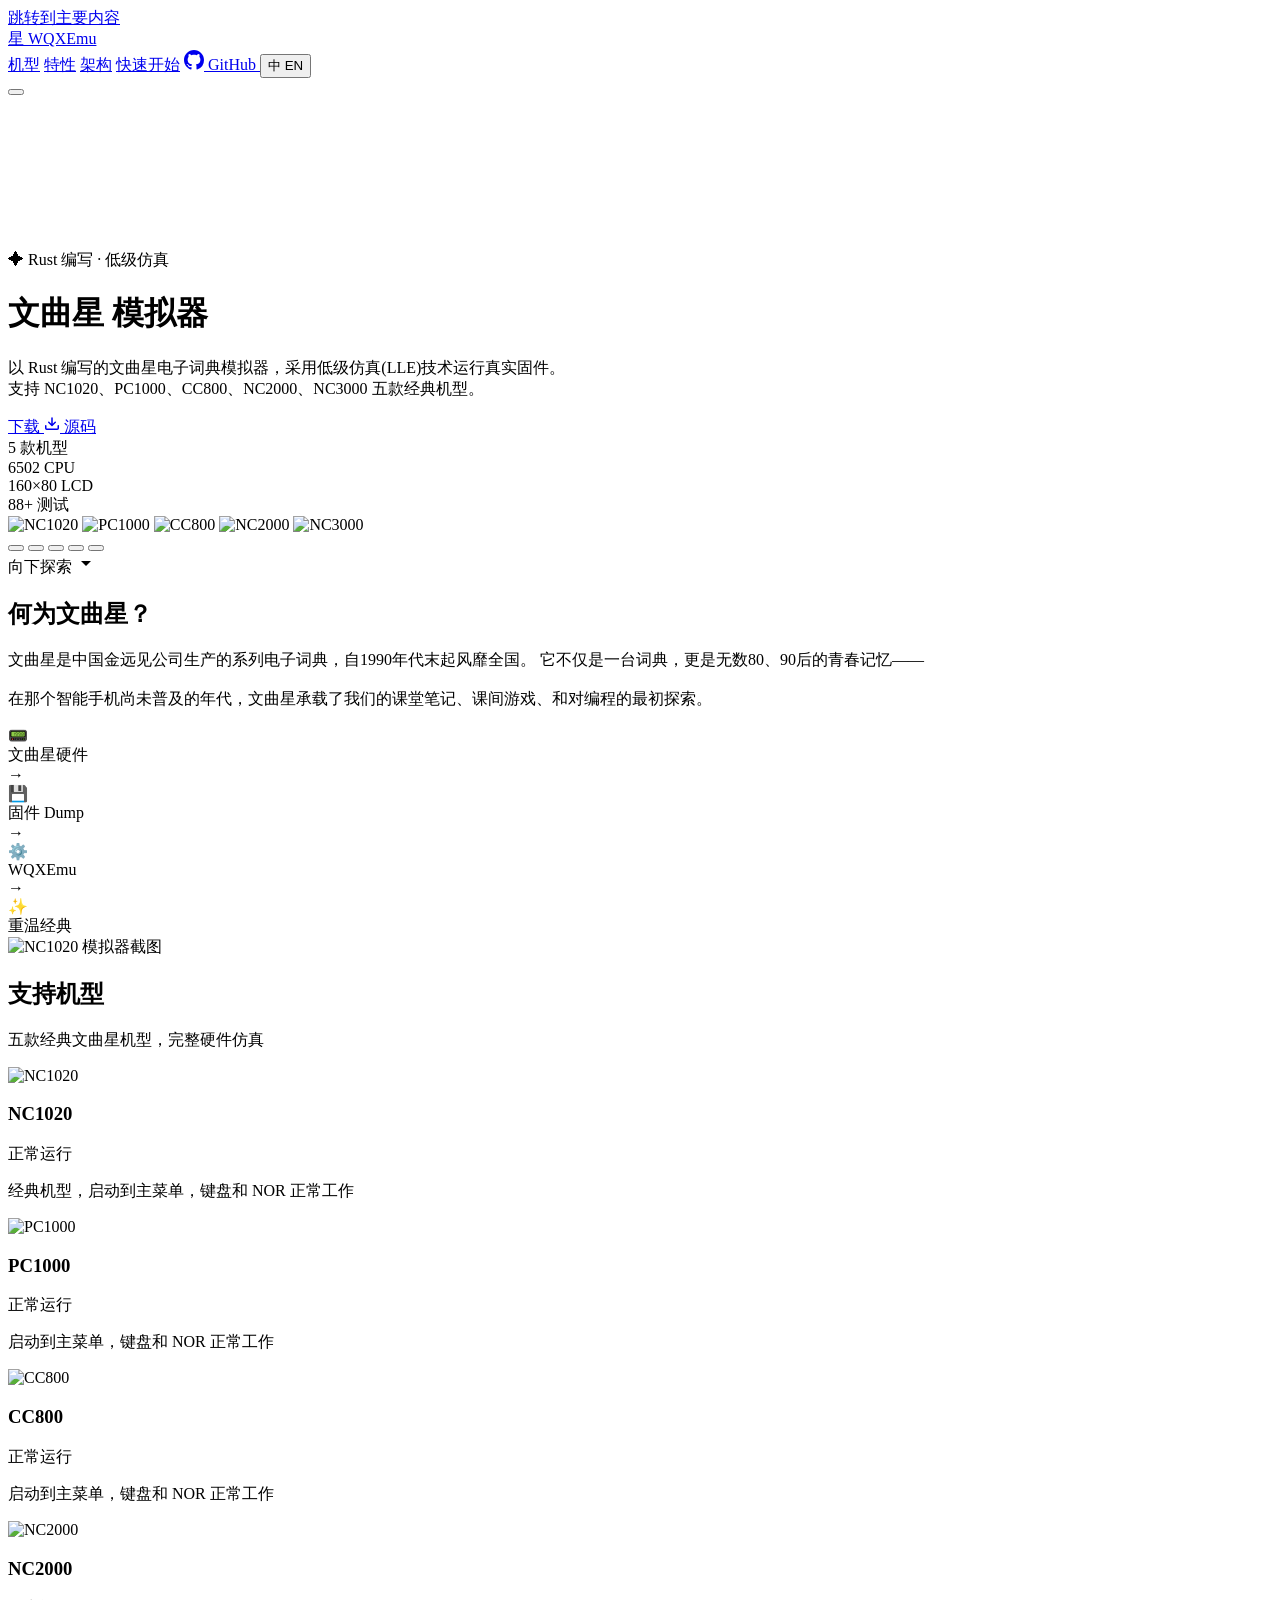
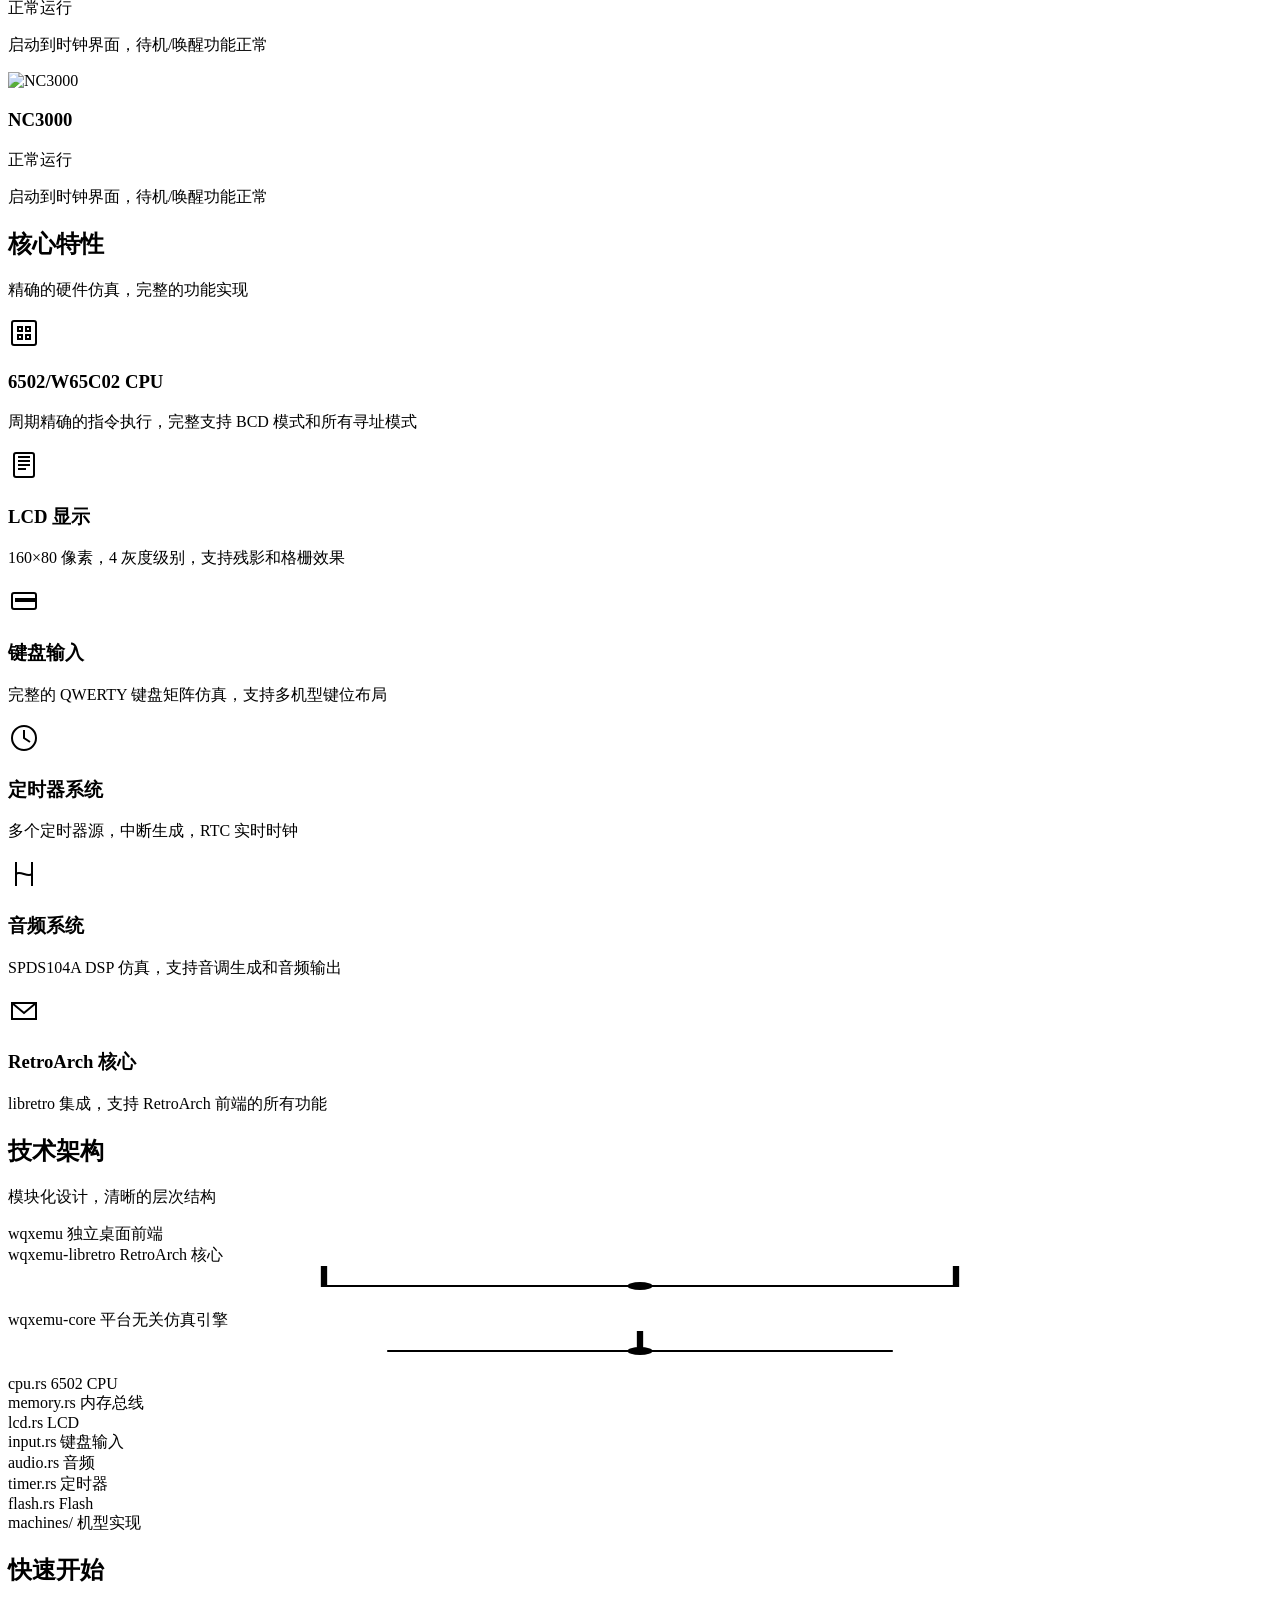
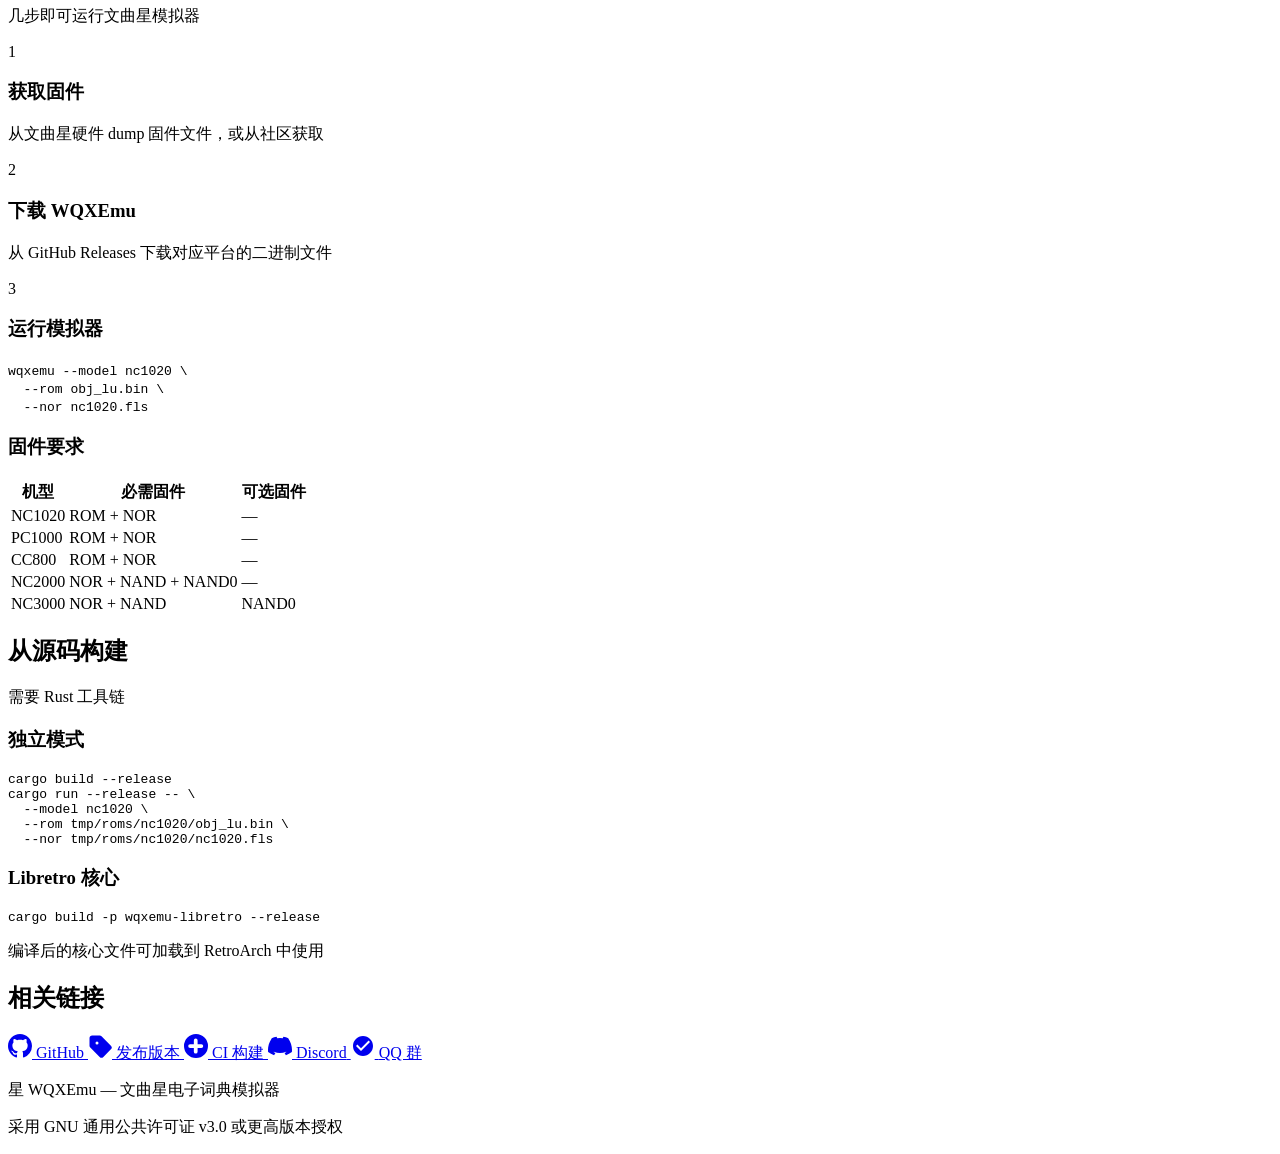
==== site/index.html @ 2f01da77 "Move roms/ directory to tmp/roms/ - Move ROM files from roms/ to tmp/roms/ to keep test resources   " ====
<!DOCTYPE html>
<html lang="zh-CN">
<head>
    <meta charset="UTF-8">
    <meta name="viewport" content="width=device-width, initial-scale=1.0">
    <title id="pageTitle">WQXEmu - 文曲星电子词典模拟器</title>
    <link rel="icon" href="data:image/svg+xml,<svg xmlns='http://www.w3.org/2000/svg' viewBox='0 0 100 100'><text y='.9em' font-size='90'>星</text></svg>">
    <link rel="stylesheet" href="css/style.css">
    <link rel="preconnect" href="https://fonts.googleapis.com">
    <link rel="preconnect" href="https://fonts.gstatic.com" crossorigin>
    <link href="https://fonts.googleapis.com/css2?family=Noto+Serif+SC:wght@400;600;700;900&family=Ma+Shan+Zheng&display=swap" rel="stylesheet">
</head>
<body>
    <!-- Skip to main content -->
    <a href="#main" class="skip-link" data-i18n="skipToContent">跳转到主要内容</a>

    <!-- Navigation -->
    <nav class="nav" id="nav">
        <div class="nav-inner">
            <a href="#" class="nav-logo">
                <span class="logo-char">星</span>
                <span class="logo-text">WQXEmu</span>
            </a>
            <div class="nav-links">
                <a href="#models" data-i18n="navModels">机型</a>
                <a href="#features" data-i18n="navFeatures">特性</a>
                <a href="#architecture" data-i18n="navArchitecture">架构</a>
                <a href="#quickstart" data-i18n="navQuickStart">快速开始</a>
                <a href="https://github.com/AloysHF/WQXEmu" class="nav-github" target="_blank" rel="noopener">
                    <svg width="20" height="20" viewBox="0 0 16 16" fill="currentColor">
                        <path d="M8 0C3.58 0 0 3.58 0 8c0 3.54 2.29 6.53 5.47 7.59.4.07.55-.17.55-.38 0-.19-.01-.82-.01-1.49-2.01.37-2.53-.49-2.69-.94-.09-.23-.48-.94-.82-1.13-.28-.15-.68-.52-.01-.53.63-.01 1.08.58 1.23.82.72 1.21 1.87.87 2.33.66.07-.52.28-.87.51-1.07-1.78-.2-3.64-.89-3.64-3.95 0-.87.31-1.59.82-2.15-.08-.2-.36-1.02.08-2.12 0 0 .67-.21 2.2.82.64-.18 1.32-.27 2-.27.68 0 1.36.09 2 .27 1.53-1.04 2.2-.82 2.2-.82.44 1.1.16 1.92.08 2.12.51.56.82 1.27.82 2.15 0 3.07-1.87 3.75-3.65 3.95.29.25.54.73.54 1.48 0 1.07-.01 1.93-.01 2.2 0 .21.15.46.55.38A8.013 8.013 0 0016 8c0-4.42-3.58-8-8-8z"/>
                    </svg>
                    GitHub
                </a>
                <button class="lang-toggle" id="langToggle" aria-label="Toggle language">
                    <span class="lang-zh">中</span>
                    <span class="lang-en">EN</span>
                </button>
            </div>
            <button class="nav-mobile-toggle" id="mobileToggle" aria-label="Menu">
                <span></span>
                <span></span>
                <span></span>
            </button>
        </div>
    </nav>

    <!-- Hero Section -->
    <header class="hero" id="hero">
        <canvas id="inkCanvas" class="hero-canvas"></canvas>
        <div class="hero-content">
            <div class="hero-badge">
                <span class="badge-icon">✦</span>
                <span data-i18n="heroBadge">Rust 编写 · 低级仿真</span>
            </div>
            <h1 class="hero-title">
                <span class="title-calligraphy" data-i18n="heroCalligraphy">文曲星</span>
                <span class="title-sub" data-i18n="heroSubtitle">模拟器</span>
            </h1>
            <p class="hero-desc" data-i18n="heroDesc">
                以 Rust 编写的文曲星电子词典模拟器，采用低级仿真(LLE)技术运行真实固件。<br>
                支持 NC1020、PC1000、CC800、NC2000、NC3000 五款经典机型。
            </p>
            <div class="hero-actions">
                <a href="https://github.com/AloysHF/WQXEmu/releases/latest" class="btn btn-primary" target="_blank" rel="noopener">
                    <span data-i18n="btnDownload">下载</span>
                    <svg width="16" height="16" viewBox="0 0 16 16" fill="currentColor">
                        <path d="M2.75 14A1.75 1.75 0 011 12.25v-2.5a.75.75 0 011.5 0v2.5c0 .138.112.25.25.25h10.5a.25.25 0 00.25-.25v-2.5a.75.75 0 011.5 0v2.5A1.75 1.75 0 0113.25 14H2.75z"/>
                        <path d="M7.25 7.689V2a.75.75 0 011.5 0v5.689l1.97-1.969a.749.749 0 111.06 1.06l-3.25 3.25a.749.749 0 01-1.06 0L4.22 6.78a.749.749 0 111.06-1.06l1.97 1.969z"/>
                    </svg>
                </a>
                <a href="https://github.com/AloysHF/WQXEmu" class="btn btn-secondary" target="_blank" rel="noopener">
                    <span data-i18n="btnSource">源码</span>
                </a>
            </div>
            <div class="hero-stats">
                <div class="stat">
                    <span class="stat-num">5</span>
                    <span class="stat-label" data-i18n="statModels">款机型</span>
                </div>
                <div class="stat-divider"></div>
                <div class="stat">
                    <span class="stat-num">6502</span>
                    <span class="stat-label" data-i18n="statCPU">CPU</span>
                </div>
                <div class="stat-divider"></div>
                <div class="stat">
                    <span class="stat-num">160×80</span>
                    <span class="stat-label" data-i18n="statLCD">LCD</span>
                </div>
                <div class="stat-divider"></div>
                <div class="stat">
                    <span class="stat-num">88+</span>
                    <span class="stat-label" data-i18n="statTests">测试</span>
                </div>
            </div>
        </div>
        <div class="hero-devices">
            <div class="device-showcase" id="deviceShowcase">
                <img src="res/NC1020.png" alt="NC1020" class="device-img active" data-model="NC1020">
                <img src="res/PC1000.png" alt="PC1000" class="device-img" data-model="PC1000">
                <img src="res/CC800.png" alt="CC800" class="device-img" data-model="CC800">
                <img src="res/NC2000.png" alt="NC2000" class="device-img" data-model="NC2000">
                <img src="res/NC3000.png" alt="NC3000" class="device-img" data-model="NC3000">
            </div>
            <div class="device-nav">
                <button class="device-dot active" data-index="0" aria-label="NC1020"></button>
                <button class="device-dot" data-index="1" aria-label="PC1000"></button>
                <button class="device-dot" data-index="2" aria-label="CC800"></button>
                <button class="device-dot" data-index="3" aria-label="NC2000"></button>
                <button class="device-dot" data-index="4" aria-label="NC3000"></button>
            </div>
        </div>
        <div class="hero-scroll-hint">
            <span data-i18n="scrollHint">向下探索</span>
            <svg width="20" height="20" viewBox="0 0 20 20" fill="currentColor">
                <path d="M10 14l-5-5h10l-5 5z"/>
            </svg>
        </div>
    </header>

    <main id="main">
        <!-- About Section -->
        <section class="section about" id="about">
            <div class="container">
                <div class="about-grid">
                    <div class="about-text">
                        <h2 class="section-title" data-i18n="aboutTitle">何为文曲星？</h2>
                        <p class="about-desc" data-i18n="aboutDesc">
                            文曲星是中国金远见公司生产的系列电子词典，自1990年代末起风靡全国。
                            它不仅是一台词典，更是无数80、90后的青春记忆——<br><br>
                            在那个智能手机尚未普及的年代，文曲星承载了我们的课堂笔记、课间游戏、和对编程的最初探索。
                        </p>
                        <div class="about-flow">
                            <div class="flow-item">
                                <div class="flow-icon">📟</div>
                                <span data-i18n="flowDevice">文曲星硬件</span>
                            </div>
                            <div class="flow-arrow">→</div>
                            <div class="flow-item">
                                <div class="flow-icon">💾</div>
                                <span data-i18n="flowDump">固件 Dump</span>
                            </div>
                            <div class="flow-arrow">→</div>
                            <div class="flow-item">
                                <div class="flow-icon">⚙️</div>
                                <span data-i18n="flowEmu">WQXEmu</span>
                            </div>
                            <div class="flow-arrow">→</div>
                            <div class="flow-item">
                                <div class="flow-icon">✨</div>
                                <span data-i18n="flowPlay">重温经典</span>
                            </div>
                        </div>
                    </div>
                    <div class="about-visual">
                        <div class="ink-frame">
                            <img src="res/NC1020.png" alt="NC1020 模拟器截图" class="about-img">
                        </div>
                    </div>
                </div>
            </div>
        </section>

        <!-- Models Section -->
        <section class="section models" id="models">
            <div class="container">
                <h2 class="section-title" data-i18n="modelsTitle">支持机型</h2>
                <p class="section-subtitle" data-i18n="modelsSubtitle">五款经典文曲星机型，完整硬件仿真</p>
                <div class="models-grid">
                    <div class="model-card" data-model="nc1020">
                        <div class="model-img-wrap">
                            <img src="res/NC1020.png" alt="NC1020" class="model-img">
                        </div>
                        <div class="model-info">
                            <h3 class="model-name">NC1020</h3>
                            <span class="model-status working" data-i18n="statusWorking">正常运行</span>
                            <p class="model-desc" data-i18n="nc1020Desc">经典机型，启动到主菜单，键盘和 NOR 正常工作</p>
                        </div>
                    </div>
                    <div class="model-card" data-model="pc1000">
                        <div class="model-img-wrap">
                            <img src="res/PC1000.png" alt="PC1000" class="model-img">
                        </div>
                        <div class="model-info">
                            <h3 class="model-name">PC1000</h3>
                            <span class="model-status working" data-i18n="statusWorking">正常运行</span>
                            <p class="model-desc" data-i18n="pc1000Desc">启动到主菜单，键盘和 NOR 正常工作</p>
                        </div>
                    </div>
                    <div class="model-card" data-model="cc800">
                        <div class="model-img-wrap">
                            <img src="res/CC800.png" alt="CC800" class="model-img">
                        </div>
                        <div class="model-info">
                            <h3 class="model-name">CC800</h3>
                            <span class="model-status working" data-i18n="statusWorking">正常运行</span>
                            <p class="model-desc" data-i18n="cc800Desc">启动到主菜单，键盘和 NOR 正常工作</p>
                        </div>
                    </div>
                    <div class="model-card" data-model="nc2000">
                        <div class="model-img-wrap">
                            <img src="res/NC2000.png" alt="NC2000" class="model-img">
                        </div>
                        <div class="model-info">
                            <h3 class="model-name">NC2000</h3>
                            <span class="model-status working" data-i18n="statusWorking">正常运行</span>
                            <p class="model-desc" data-i18n="nc2000Desc">启动到时钟界面，待机/唤醒功能正常</p>
                        </div>
                    </div>
                    <div class="model-card" data-model="nc3000">
                        <div class="model-img-wrap">
                            <img src="res/NC3000.png" alt="NC3000" class="model-img">
                        </div>
                        <div class="model-info">
                            <h3 class="model-name">NC3000</h3>
                            <span class="model-status working" data-i18n="statusWorking">正常运行</span>
                            <p class="model-desc" data-i18n="nc3000Desc">启动到时钟界面，待机/唤醒功能正常</p>
                        </div>
                    </div>
                </div>
            </div>
        </section>

        <!-- Features Section -->
        <section class="section features" id="features">
            <div class="container">
                <h2 class="section-title" data-i18n="featuresTitle">核心特性</h2>
                <p class="section-subtitle" data-i18n="featuresSubtitle">精确的硬件仿真，完整的功能实现</p>
                <div class="features-grid">
                    <div class="feature-card">
                        <div class="feature-icon">
                            <svg width="32" height="32" viewBox="0 0 32 32" fill="none" stroke="currentColor" stroke-width="2">
                                <rect x="4" y="4" width="24" height="24" rx="2"/>
                                <path d="M10 10h4v4h-4zM18 10h4v4h-4zM10 18h4v4h-4zM18 18h4v4h-4z"/>
                            </svg>
                        </div>
                        <h3 data-i18n="featureCPUTitle">6502/W65C02 CPU</h3>
                        <p data-i18n="featureCPUDesc">周期精确的指令执行，完整支持 BCD 模式和所有寻址模式</p>
                    </div>
                    <div class="feature-card">
                        <div class="feature-icon">
                            <svg width="32" height="32" viewBox="0 0 32 32" fill="none" stroke="currentColor" stroke-width="2">
                                <rect x="6" y="4" width="20" height="24" rx="2"/>
                                <path d="M10 8h12M10 12h12M10 16h12M10 20h8"/>
                            </svg>
                        </div>
                        <h3 data-i18n="featureLCDTitle">LCD 显示</h3>
                        <p data-i18n="featureLCDDesc">160×80 像素，4 灰度级别，支持残影和格栅效果</p>
                    </div>
                    <div class="feature-card">
                        <div class="feature-icon">
                            <svg width="32" height="32" viewBox="0 0 32 32" fill="none" stroke="currentColor" stroke-width="2">
                                <rect x="4" y="8" width="24" height="16" rx="2"/>
                                <path d="M8 14h2v2H8zM12 14h2v2H12zM16 14h2v2H16zM20 14h2v2H20zM24 14h2v2H24z"/>
                            </svg>
                        </div>
                        <h3 data-i18n="featureKeyboardTitle">键盘输入</h3>
                        <p data-i18n="featureKeyboardDesc">完整的 QWERTY 键盘矩阵仿真，支持多机型键位布局</p>
                    </div>
                    <div class="feature-card">
                        <div class="feature-icon">
                            <svg width="32" height="32" viewBox="0 0 32 32" fill="none" stroke="currentColor" stroke-width="2">
                                <circle cx="16" cy="16" r="12"/>
                                <path d="M16 8v8l6 4"/>
                            </svg>
                        </div>
                        <h3 data-i18n="featureTimerTitle">定时器系统</h3>
                        <p data-i18n="featureTimerDesc">多个定时器源，中断生成，RTC 实时时钟</p>
                    </div>
                    <div class="feature-card">
                        <div class="feature-icon">
                            <svg width="32" height="32" viewBox="0 0 32 32" fill="none" stroke="currentColor" stroke-width="2">
                                <path d="M8 4v24M24 4v24"/>
                                <path d="M8 16c4-4 12 4 16 0"/>
                            </svg>
                        </div>
                        <h3 data-i18n="featureAudioTitle">音频系统</h3>
                        <p data-i18n="featureAudioDesc">SPDS104A DSP 仿真，支持音调生成和音频输出</p>
                    </div>
                    <div class="feature-card">
                        <div class="feature-icon">
                            <svg width="32" height="32" viewBox="0 0 32 32" fill="none" stroke="currentColor" stroke-width="2">
                                <path d="M4 8h24v16H4z"/>
                                <path d="M4 8l12 10L28 8"/>
                            </svg>
                        </div>
                        <h3 data-i18n="featureRetroArchTitle">RetroArch 核心</h3>
                        <p data-i18n="featureRetroArchDesc">libretro 集成，支持 RetroArch 前端的所有功能</p>
                    </div>
                </div>
            </div>
        </section>

        <!-- Architecture Section -->
        <section class="section architecture" id="architecture">
            <div class="container">
                <h2 class="section-title" data-i18n="archTitle">技术架构</h2>
                <p class="section-subtitle" data-i18n="archSubtitle">模块化设计，清晰的层次结构</p>
                <div class="arch-diagram">
                    <div class="arch-layer arch-layer-top">
                        <div class="arch-box arch-frontend">
                            <span class="arch-label">wqxemu</span>
                            <span class="arch-desc" data-i18n="archFrontend">独立桌面前端</span>
                        </div>
                        <div class="arch-box arch-libretro">
                            <span class="arch-label">wqxemu-libretro</span>
                            <span class="arch-desc" data-i18n="archLibretro">RetroArch 核心</span>
                        </div>
                    </div>
                    <div class="arch-connector">
                        <svg width="100%" height="40" viewBox="0 0 400 40" preserveAspectRatio="none">
                            <path d="M100 0 L100 20 L200 20 M300 0 L300 20 L200 20" stroke="currentColor" stroke-width="2" fill="none"/>
                            <circle cx="200" cy="20" r="4" fill="currentColor"/>
                        </svg>
                    </div>
                    <div class="arch-layer arch-layer-mid">
                        <div class="arch-box arch-core">
                            <span class="arch-label">wqxemu-core</span>
                            <span class="arch-desc" data-i18n="archCore">平台无关仿真引擎</span>
                        </div>
                    </div>
                    <div class="arch-connector">
                        <svg width="100%" height="40" viewBox="0 0 400 40" preserveAspectRatio="none">
                            <path d="M200 0 L200 20" stroke="currentColor" stroke-width="2" fill="none"/>
                            <path d="M120 20 L280 20" stroke="currentColor" stroke-width="2" fill="none"/>
                            <circle cx="200" cy="20" r="4" fill="currentColor"/>
                        </svg>
                    </div>
                    <div class="arch-layer arch-layer-bottom">
                        <div class="arch-component">
                            <span>cpu.rs</span>
                            <span class="arch-comp-desc">6502 CPU</span>
                        </div>
                        <div class="arch-component">
                            <span>memory.rs</span>
                            <span class="arch-comp-desc" data-i18n="archMemory">内存总线</span>
                        </div>
                        <div class="arch-component">
                            <span>lcd.rs</span>
                            <span class="arch-comp-desc">LCD</span>
                        </div>
                        <div class="arch-component">
                            <span>input.rs</span>
                            <span class="arch-comp-desc" data-i18n="archInput">键盘输入</span>
                        </div>
                        <div class="arch-component">
                            <span>audio.rs</span>
                            <span class="arch-comp-desc" data-i18n="archAudio">音频</span>
                        </div>
                        <div class="arch-component">
                            <span>timer.rs</span>
                            <span class="arch-comp-desc" data-i18n="archTimer">定时器</span>
                        </div>
                        <div class="arch-component">
                            <span>flash.rs</span>
                            <span class="arch-comp-desc">Flash</span>
                        </div>
                        <div class="arch-component">
                            <span>machines/</span>
                            <span class="arch-comp-desc" data-i18n="archMachines">机型实现</span>
                        </div>
                    </div>
                </div>
            </div>
        </section>

        <!-- Quick Start Section -->
        <section class="section quickstart" id="quickstart">
            <div class="container">
                <h2 class="section-title" data-i18n="qsTitle">快速开始</h2>
                <p class="section-subtitle" data-i18n="qsSubtitle">几步即可运行文曲星模拟器</p>
                <div class="qs-grid">
                    <div class="qs-card">
                        <div class="qs-step">1</div>
                        <h3 data-i18n="qsStep1Title">获取固件</h3>
                        <p data-i18n="qsStep1Desc">从文曲星硬件 dump 固件文件，或从社区获取</p>
                    </div>
                    <div class="qs-card">
                        <div class="qs-step">2</div>
                        <h3 data-i18n="qsStep2Title">下载 WQXEmu</h3>
                        <p data-i18n="qsStep2Desc">从 GitHub Releases 下载对应平台的二进制文件</p>
                    </div>
                    <div class="qs-card">
                        <div class="qs-step">3</div>
                        <h3 data-i18n="qsStep3Title">运行模拟器</h3>
                        <div class="qs-code">
                            <code>wqxemu --model nc1020 \<br>&nbsp;&nbsp;--rom obj_lu.bin \<br>&nbsp;&nbsp;--nor nc1020.fls</code>
                        </div>
                    </div>
                </div>
                <div class="qs-firmware-table">
                    <h3 data-i18n="qsFirmwareTitle">固件要求</h3>
                    <div class="table-wrap">
                        <table>
                            <thead>
                                <tr>
                                    <th data-i18n="qsTableModel">机型</th>
                                    <th data-i18n="qsTableRequired">必需固件</th>
                                    <th data-i18n="qsTableOptional">可选固件</th>
                                </tr>
                            </thead>
                            <tbody>
                                <tr><td>NC1020</td><td>ROM + NOR</td><td>—</td></tr>
                                <tr><td>PC1000</td><td>ROM + NOR</td><td>—</td></tr>
                                <tr><td>CC800</td><td>ROM + NOR</td><td>—</td></tr>
                                <tr><td>NC2000</td><td>NOR + NAND + NAND0</td><td>—</td></tr>
                                <tr><td>NC3000</td><td>NOR + NAND</td><td>NAND0</td></tr>
                            </tbody>
                        </table>
                    </div>
                </div>
            </div>
        </section>

        <!-- Build Section -->
        <section class="section build" id="build">
            <div class="container">
                <h2 class="section-title" data-i18n="buildTitle">从源码构建</h2>
                <p class="section-subtitle" data-i18n="buildSubtitle">需要 Rust 工具链</p>
                <div class="build-grid">
                    <div class="build-card">
                        <h3 data-i18n="buildStandaloneTitle">独立模式</h3>
                        <div class="build-code">
                            <pre><code>cargo build --release
cargo run --release -- \
  --model nc1020 \
  --rom tmp/roms/nc1020/obj_lu.bin \
  --nor tmp/roms/nc1020/nc1020.fls</code></pre>
                        </div>
                    </div>
                    <div class="build-card">
                        <h3 data-i18n="buildLibretroTitle">Libretro 核心</h3>
                        <div class="build-code">
                            <pre><code>cargo build -p wqxemu-libretro --release</code></pre>
                        </div>
                        <p class="build-note" data-i18n="buildLibretroNote">
                            编译后的核心文件可加载到 RetroArch 中使用
                        </p>
                    </div>
                </div>
            </div>
        </section>

        <!-- Links Section -->
        <section class="section links" id="links">
            <div class="container">
                <h2 class="section-title" data-i18n="linksTitle">相关链接</h2>
                <div class="links-grid">
                    <a href="https://github.com/AloysHF/WQXEmu" class="link-card" target="_blank" rel="noopener">
                        <svg width="24" height="24" viewBox="0 0 16 16" fill="currentColor">
                            <path d="M8 0C3.58 0 0 3.58 0 8c0 3.54 2.29 6.53 5.47 7.59.4.07.55-.17.55-.38 0-.19-.01-.82-.01-1.49-2.01.37-2.53-.49-2.69-.94-.09-.23-.48-.94-.82-1.13-.28-.15-.68-.52-.01-.53.63-.01 1.08.58 1.23.82.72 1.21 1.87.87 2.33.66.07-.52.28-.87.51-1.07-1.78-.2-3.64-.89-3.64-3.95 0-.87.31-1.59.82-2.15-.08-.2-.36-1.02.08-2.12 0 0 .67-.21 2.2.82.64-.18 1.32-.27 2-.27.68 0 1.36.09 2 .27 1.53-1.04 2.2-.82 2.2-.82.44 1.1.16 1.92.08 2.12.51.56.82 1.27.82 2.15 0 3.07-1.87 3.75-3.65 3.95.29.25.54.73.54 1.48 0 1.07-.01 1.93-.01 2.2 0 .21.15.46.55.38A8.013 8.013 0 0016 8c0-4.42-3.58-8-8-8z"/>
                        </svg>
                        <span>GitHub</span>
                    </a>
                    <a href="https://github.com/AloysHF/WQXEmu/releases" class="link-card" target="_blank" rel="noopener">
                        <svg width="24" height="24" viewBox="0 0 16 16" fill="currentColor">
                            <path d="M1 7.775V2.75C1 1.784 1.784 1 2.75 1h5.025c.464 0 .91.184 1.238.513l6.25 6.25a1.75 1.75 0 010 2.474l-5.026 5.026a1.75 1.75 0 01-2.474 0l-6.25-6.25A1.752 1.752 0 011 7.775zM6 5a1 1 0 100 2 1 1 0 000-2z"/>
                        </svg>
                        <span data-i18n="linkReleases">发布版本</span>
                    </a>
                    <a href="https://github.com/AloysHF/WQXEmu/actions" class="link-card" target="_blank" rel="noopener">
                        <svg width="24" height="24" viewBox="0 0 16 16" fill="currentColor">
                            <path d="M8 0a8 8 0 110 16A8 8 0 018 0zm1.062 4.312a1.25 1.25 0 10-2.5 0v2.5h-2.5a1.25 1.25 0 100 2.5h2.5v2.5a1.25 1.25 0 102.5 0v-2.5h2.5a1.25 1.25 0 100-2.5h-2.5v-2.5z"/>
                        </svg>
                        <span data-i18n="linkCI">CI 构建</span>
                    </a>
                    <a href="https://discord.gg/7XDdSrYD" class="link-card" target="_blank" rel="noopener">
                        <svg width="24" height="24" viewBox="0 0 16 16" fill="currentColor">
                            <path d="M13.545 2.907a13.227 13.227 0 00-3.257-1.011.05.05 0 00-.052.025c-.141.25-.297.577-.406.833a12.19 12.19 0 00-3.658 0 8.258 8.258 0 00-.412-.833.051.051 0 00-.052-.025c-1.125.194-2.22.534-3.257 1.011a.041.041 0 00-.021.018C.356 6.024-.213 9.047.066 12.032c.001.014.01.028.021.037a13.276 13.276 0 003.995 2.02.05.05 0 00.056-.019c.308-.42.582-.863.818-1.329a.05.05 0 00-.01-.059.051.051 0 00-.018-.011 8.875 8.875 0 01-1.248-.595.05.05 0 01-.02-.066.051.051 0 01.015-.019c.084-.063.168-.129.248-.195a.05.05 0 01.051-.007c2.619 1.196 5.454 1.196 8.041 0a.052.052 0 01.053.007c.08.066.164.132.248.195a.051.051 0 01-.004.085 8.254 8.254 0 01-1.249.594.05.05 0 00-.03.03.052.052 0 00.003.041c.24.465.515.909.817 1.329a.05.05 0 00.056.019 13.228 13.228 0 004.001-2.02.049.049 0 00.021-.037c.334-3.451-.559-6.449-2.366-9.106a.034.034 0 00-.02-.019z"/>
                        </svg>
                        <span>Discord</span>
                    </a>
                    <a href="https://qm.qq.com/q/LAO7DKAWUC" class="link-card" target="_blank" rel="noopener">
                        <svg width="24" height="24" viewBox="0 0 24 24" fill="currentColor">
                            <path d="M12 2C6.48 2 2 6.48 2 12s4.48 10 10 10 10-4.48 10-10S17.52 2 12 2zm-2 15l-5-5 1.41-1.41L10 14.17l7.59-7.59L19 8l-9 9z"/>
                        </svg>
                        <span>QQ 群</span>
                    </a>
                </div>
            </div>
        </section>
    </main>

    <!-- Footer -->
    <footer class="footer">
        <div class="container">
            <div class="footer-content">
                <p class="footer-text">
                    <span class="footer-logo">星</span>
                    <span data-i18n="footerText">WQXEmu — 文曲星电子词典模拟器</span>
                </p>
                <p class="footer-license" data-i18n="footerLicense">
                    采用 GNU 通用公共许可证 v3.0 或更高版本授权
                </p>
            </div>
        </div>
    </footer>

    <script src="js/main.js"></script>
</body>
</html>
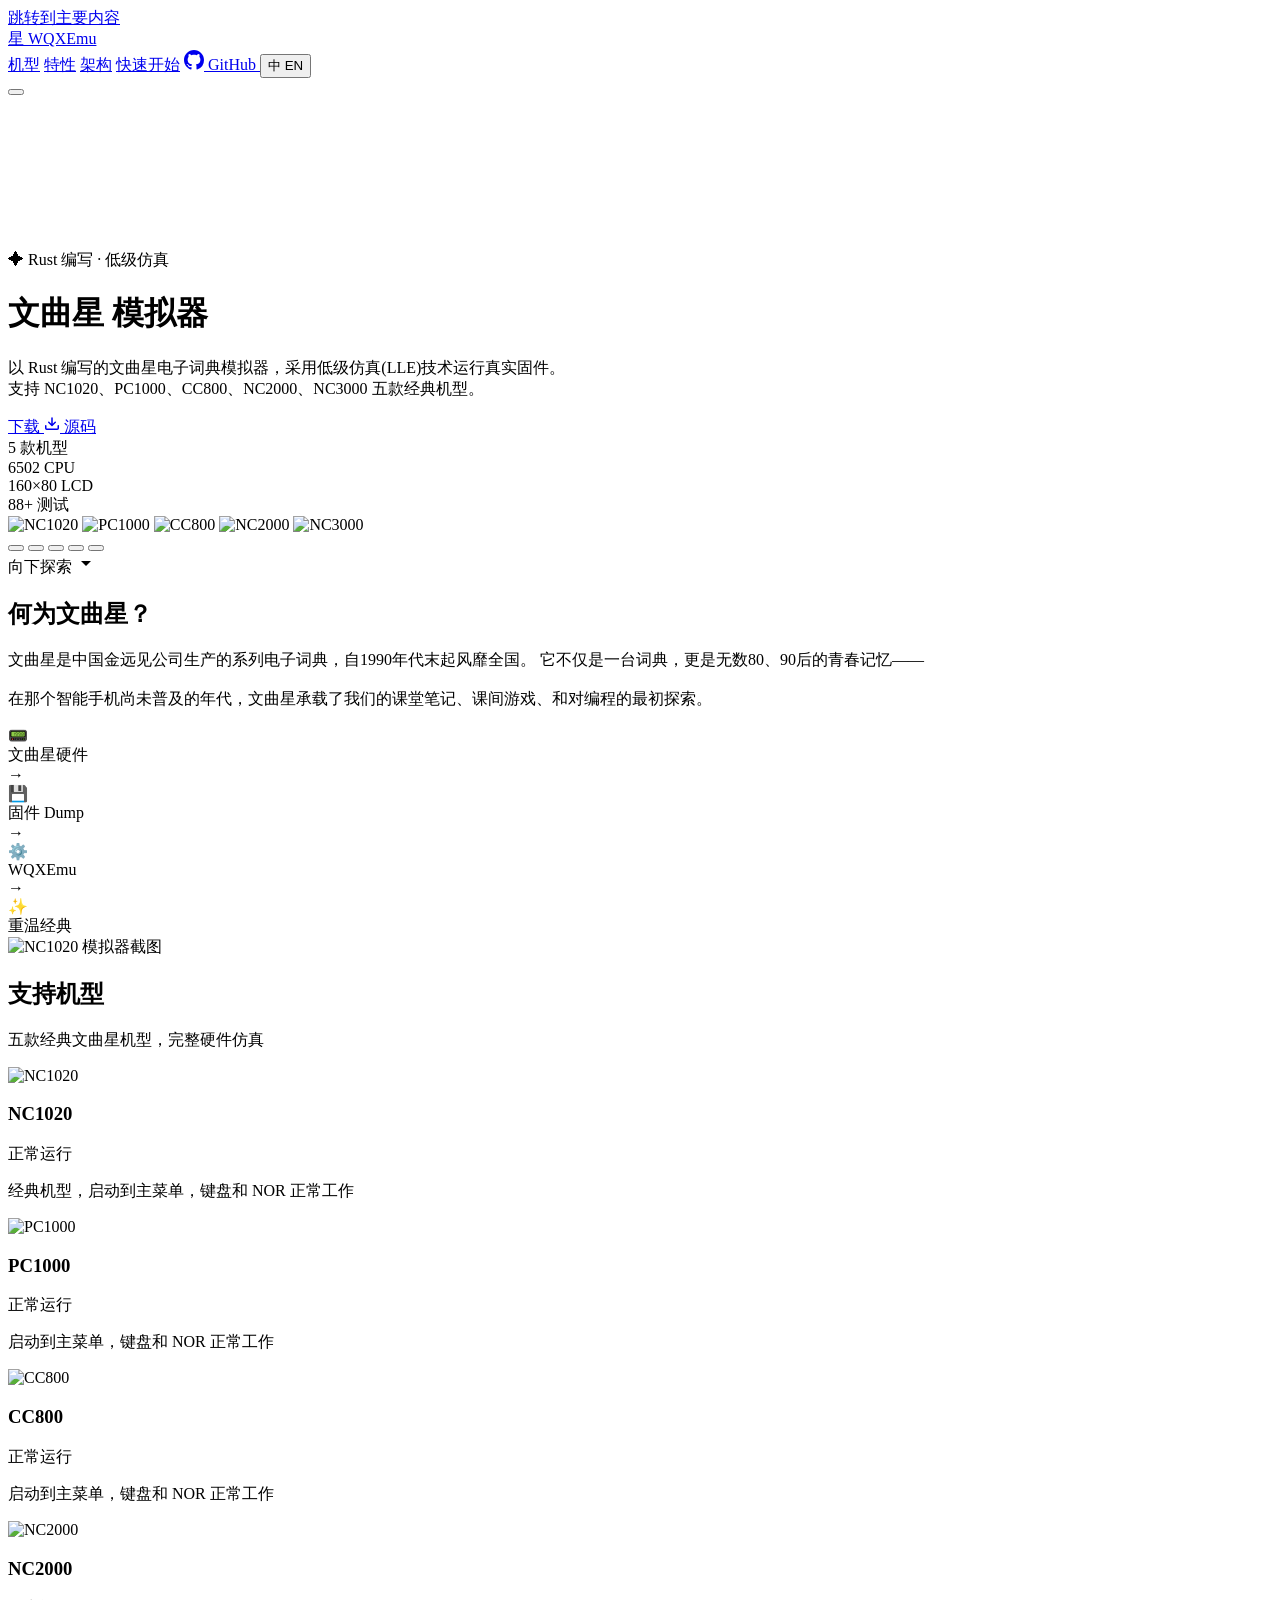
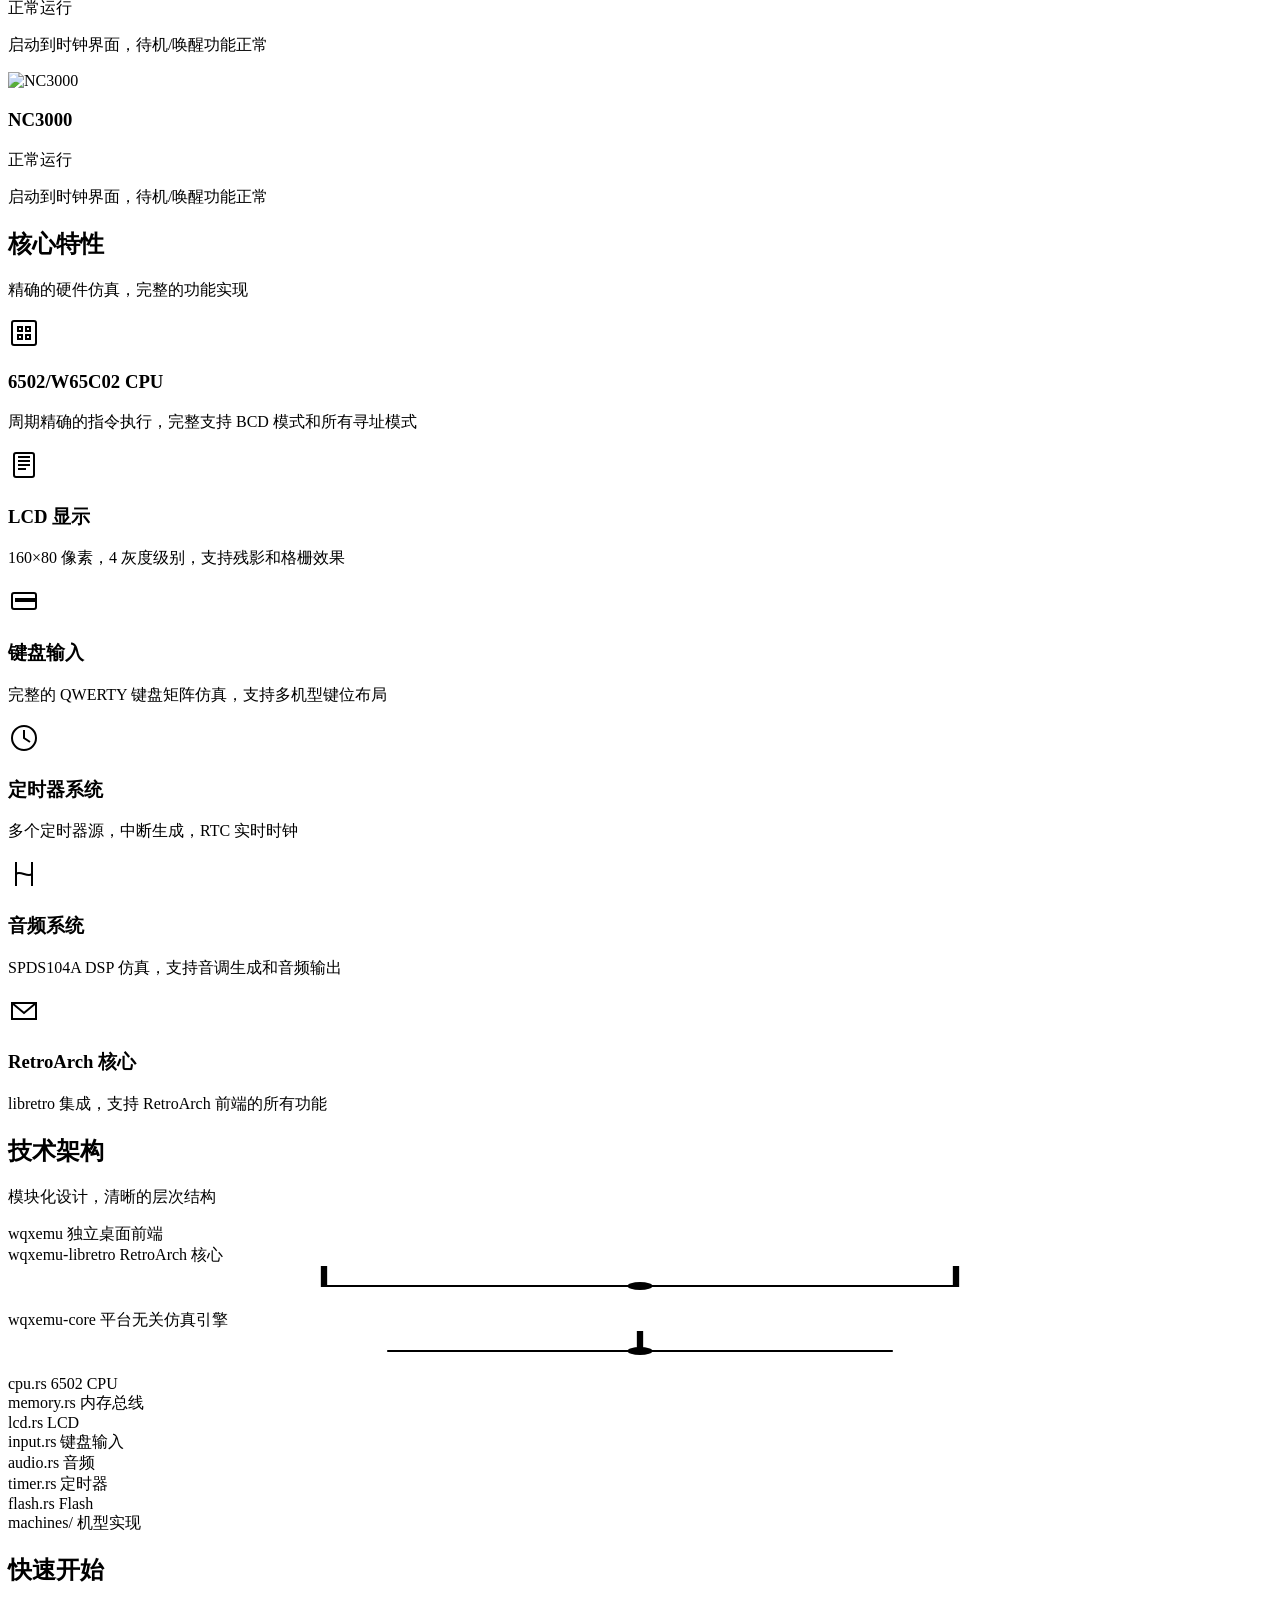
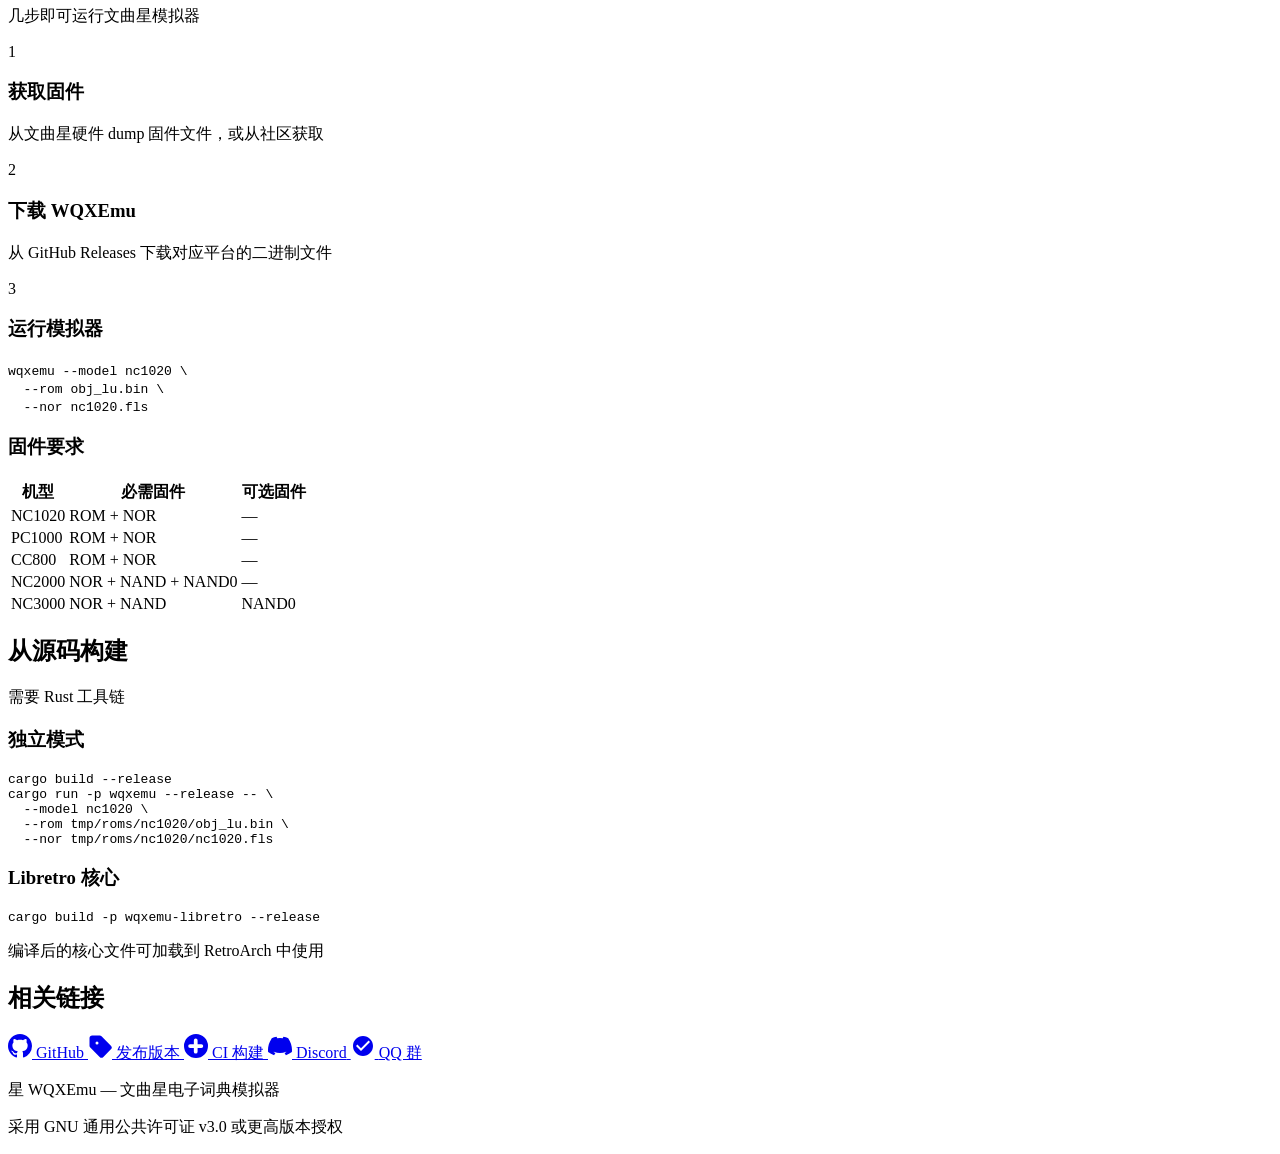
==== commit 0a8f7a5e: "Rename PC1000 NOR flash file from pc1000.fls to pc1000.nor - Update core machine definition, libretr" ====
--- a/site/index.html
+++ b/site/index.html
@@ -423,7 +423,7 @@
                         <h3 data-i18n="buildStandaloneTitle">独立模式</h3>
                         <div class="build-code">
                             <pre><code>cargo build --release
-cargo run --release -- \
+cargo run -p wqxemu --release -- \
   --model nc1020 \
   --rom tmp/roms/nc1020/obj_lu.bin \
   --nor tmp/roms/nc1020/nc1020.fls</code></pre>
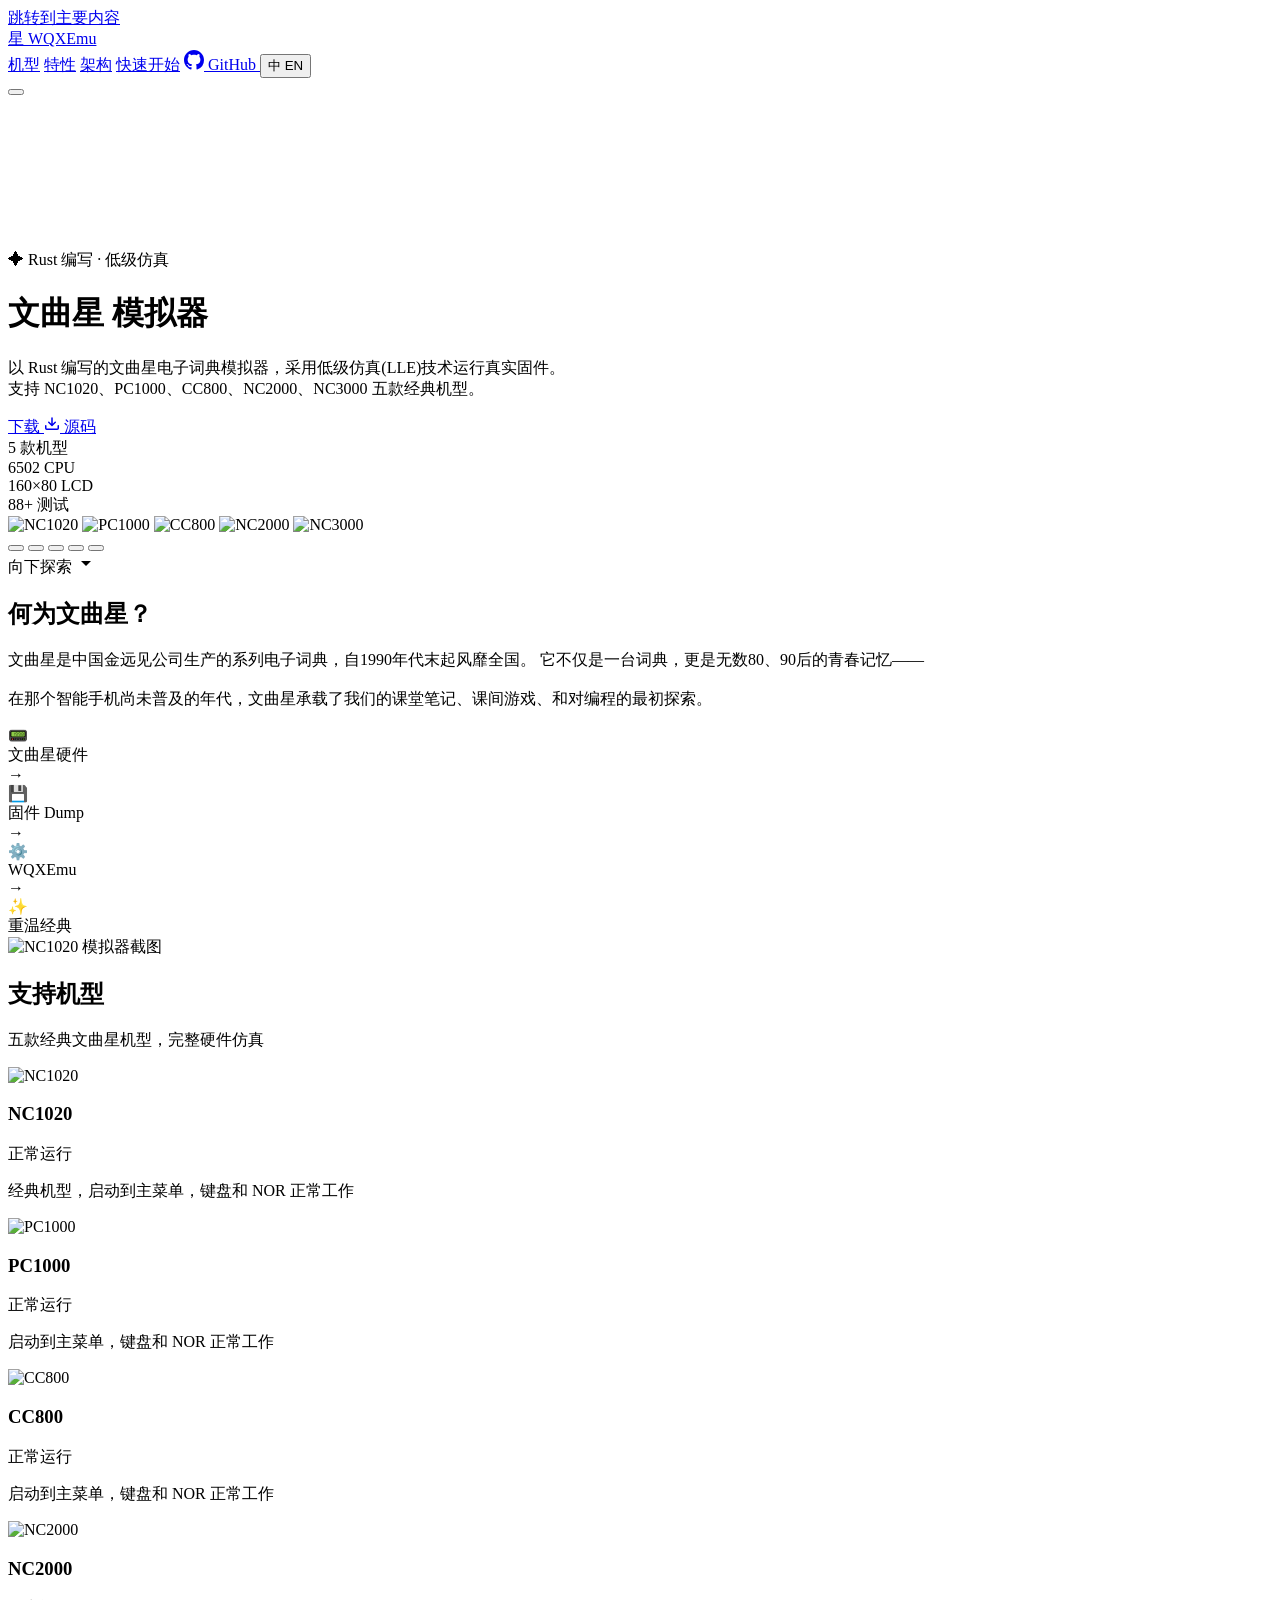
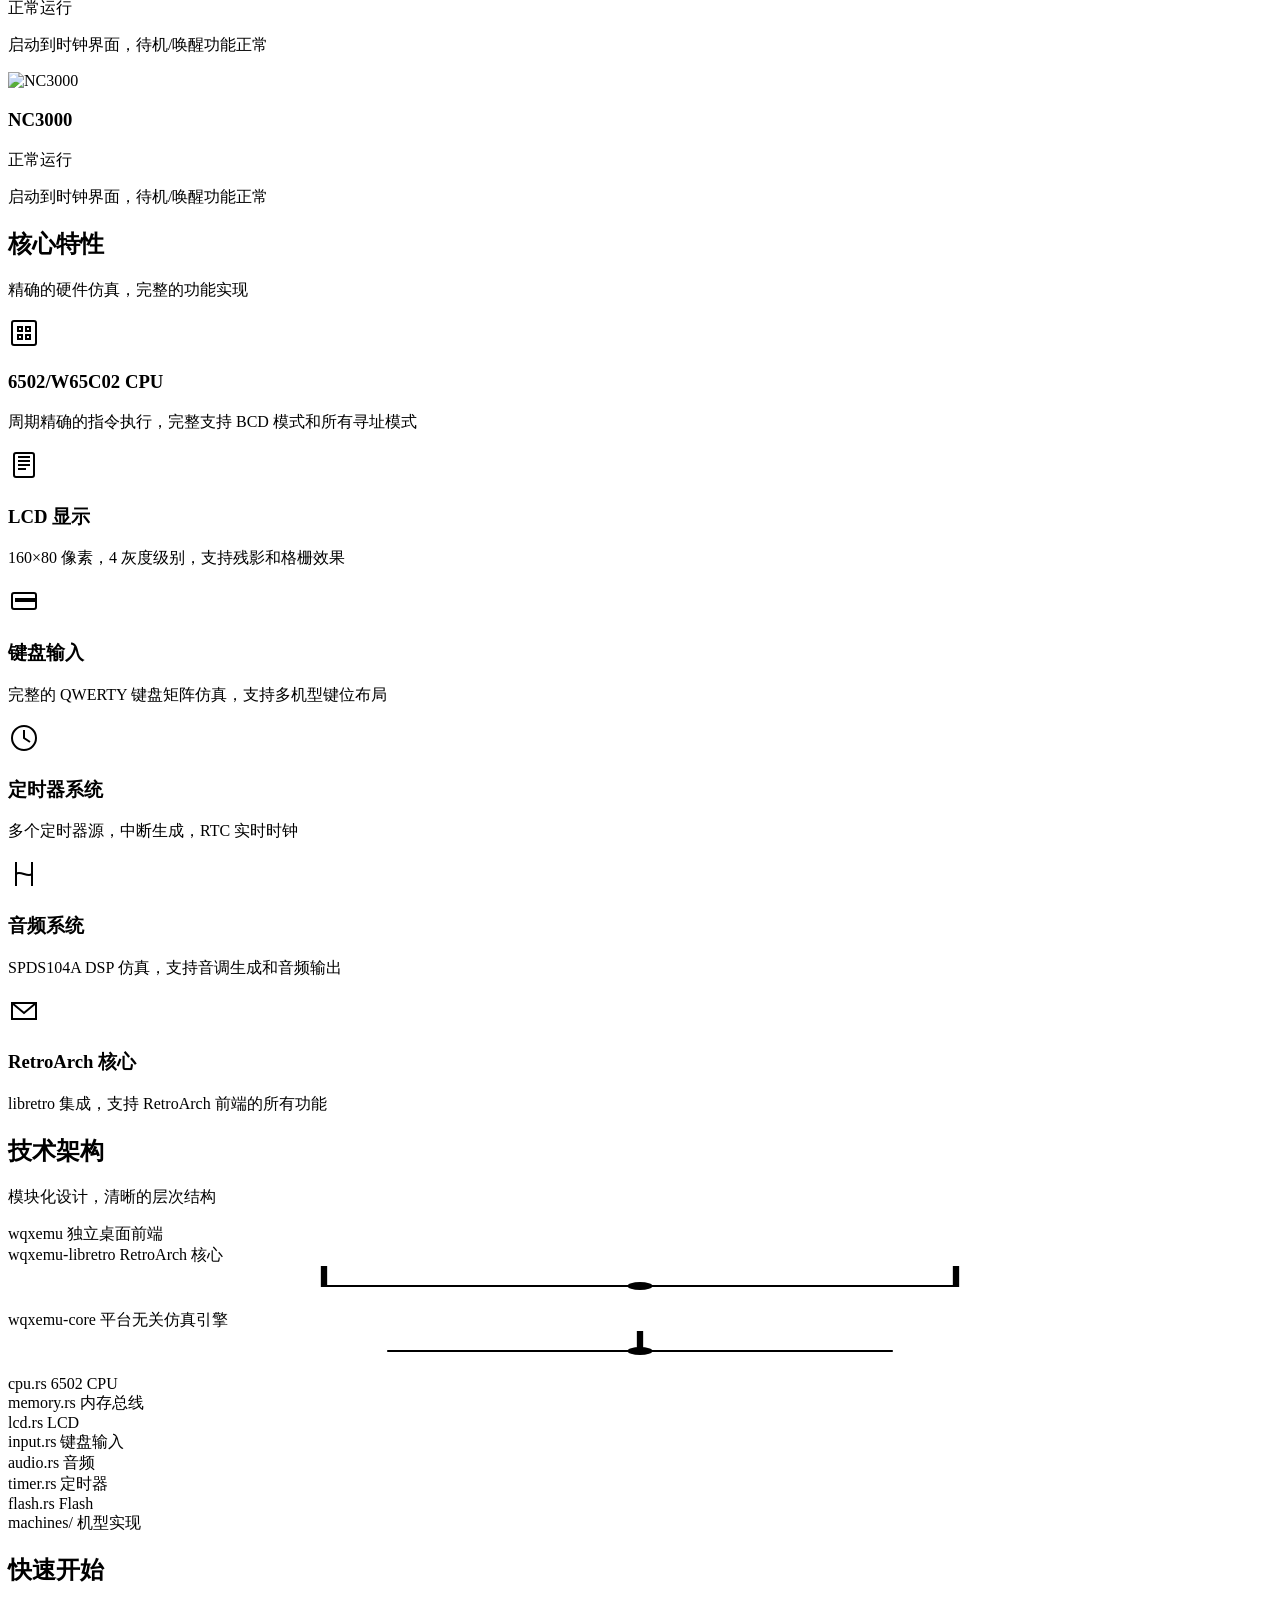
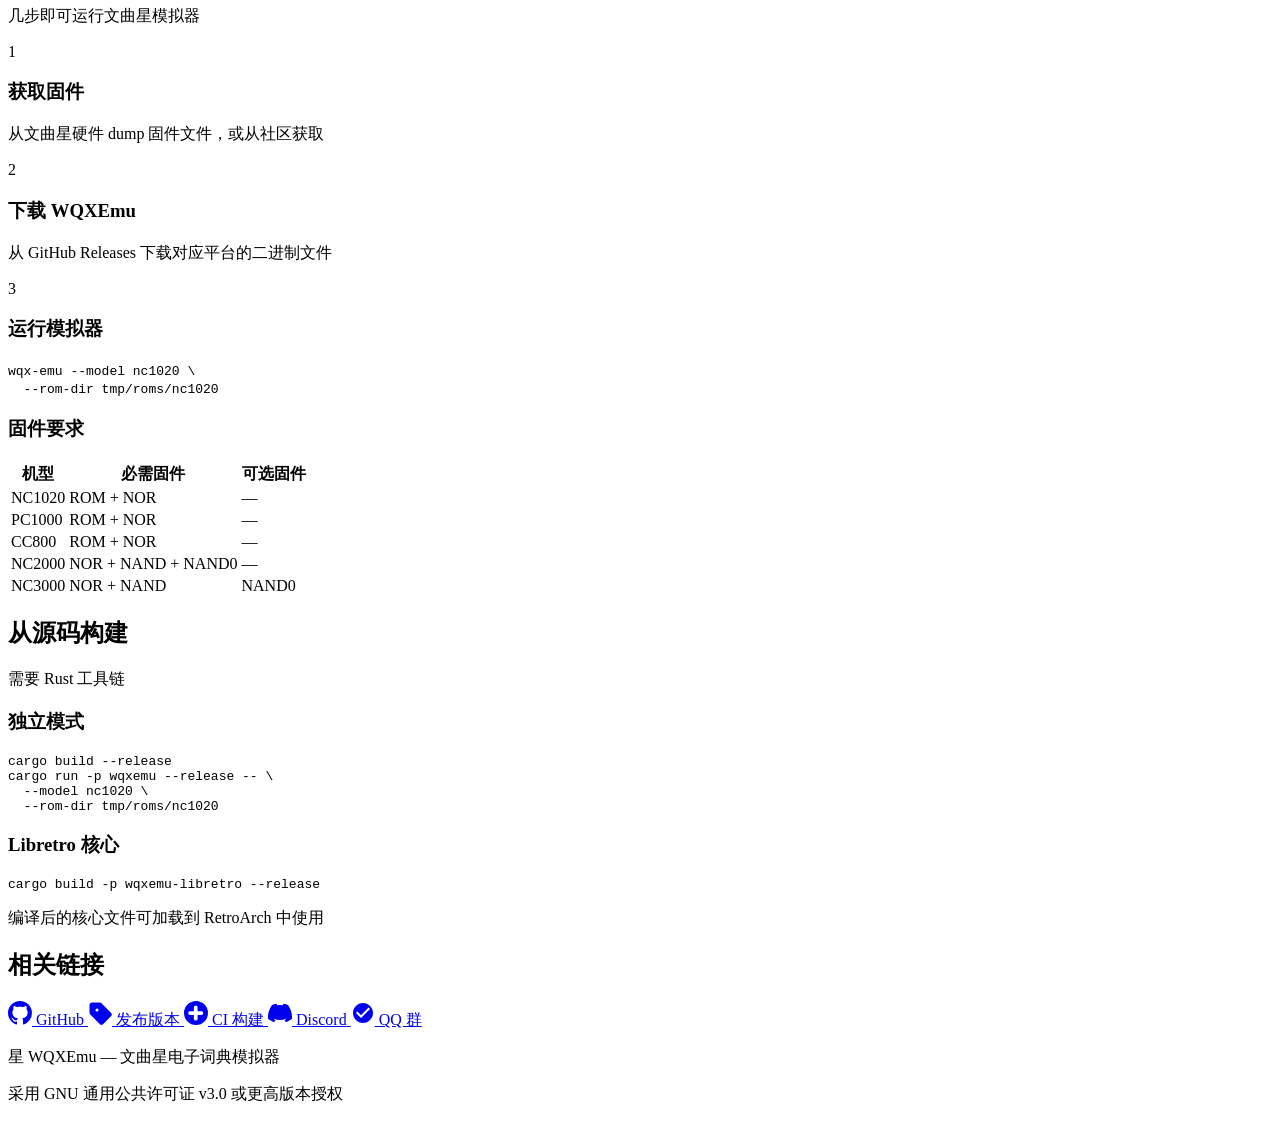
==== commit e371de4c: "Replace per-file firmware flags with a --rom-dir directory scan The standalone frontend now takes a " ====
--- a/site/index.html
+++ b/site/index.html
@@ -385,7 +385,7 @@
                         <div class="qs-step">3</div>
                         <h3 data-i18n="qsStep3Title">运行模拟器</h3>
                         <div class="qs-code">
-                            <code>wqxemu --model nc1020 \<br>&nbsp;&nbsp;--rom obj_lu.bin \<br>&nbsp;&nbsp;--nor nc1020.fls</code>
+                            <code>wqx-emu --model nc1020 \<br>&nbsp;&nbsp;--rom-dir tmp/roms/nc1020</code>
                         </div>
                     </div>
                 </div>
@@ -425,8 +425,7 @@
                             <pre><code>cargo build --release
 cargo run -p wqxemu --release -- \
   --model nc1020 \
-  --rom tmp/roms/nc1020/obj_lu.bin \
-  --nor tmp/roms/nc1020/nc1020.fls</code></pre>
+  --rom-dir tmp/roms/nc1020</code></pre>
                         </div>
                     </div>
                     <div class="build-card">
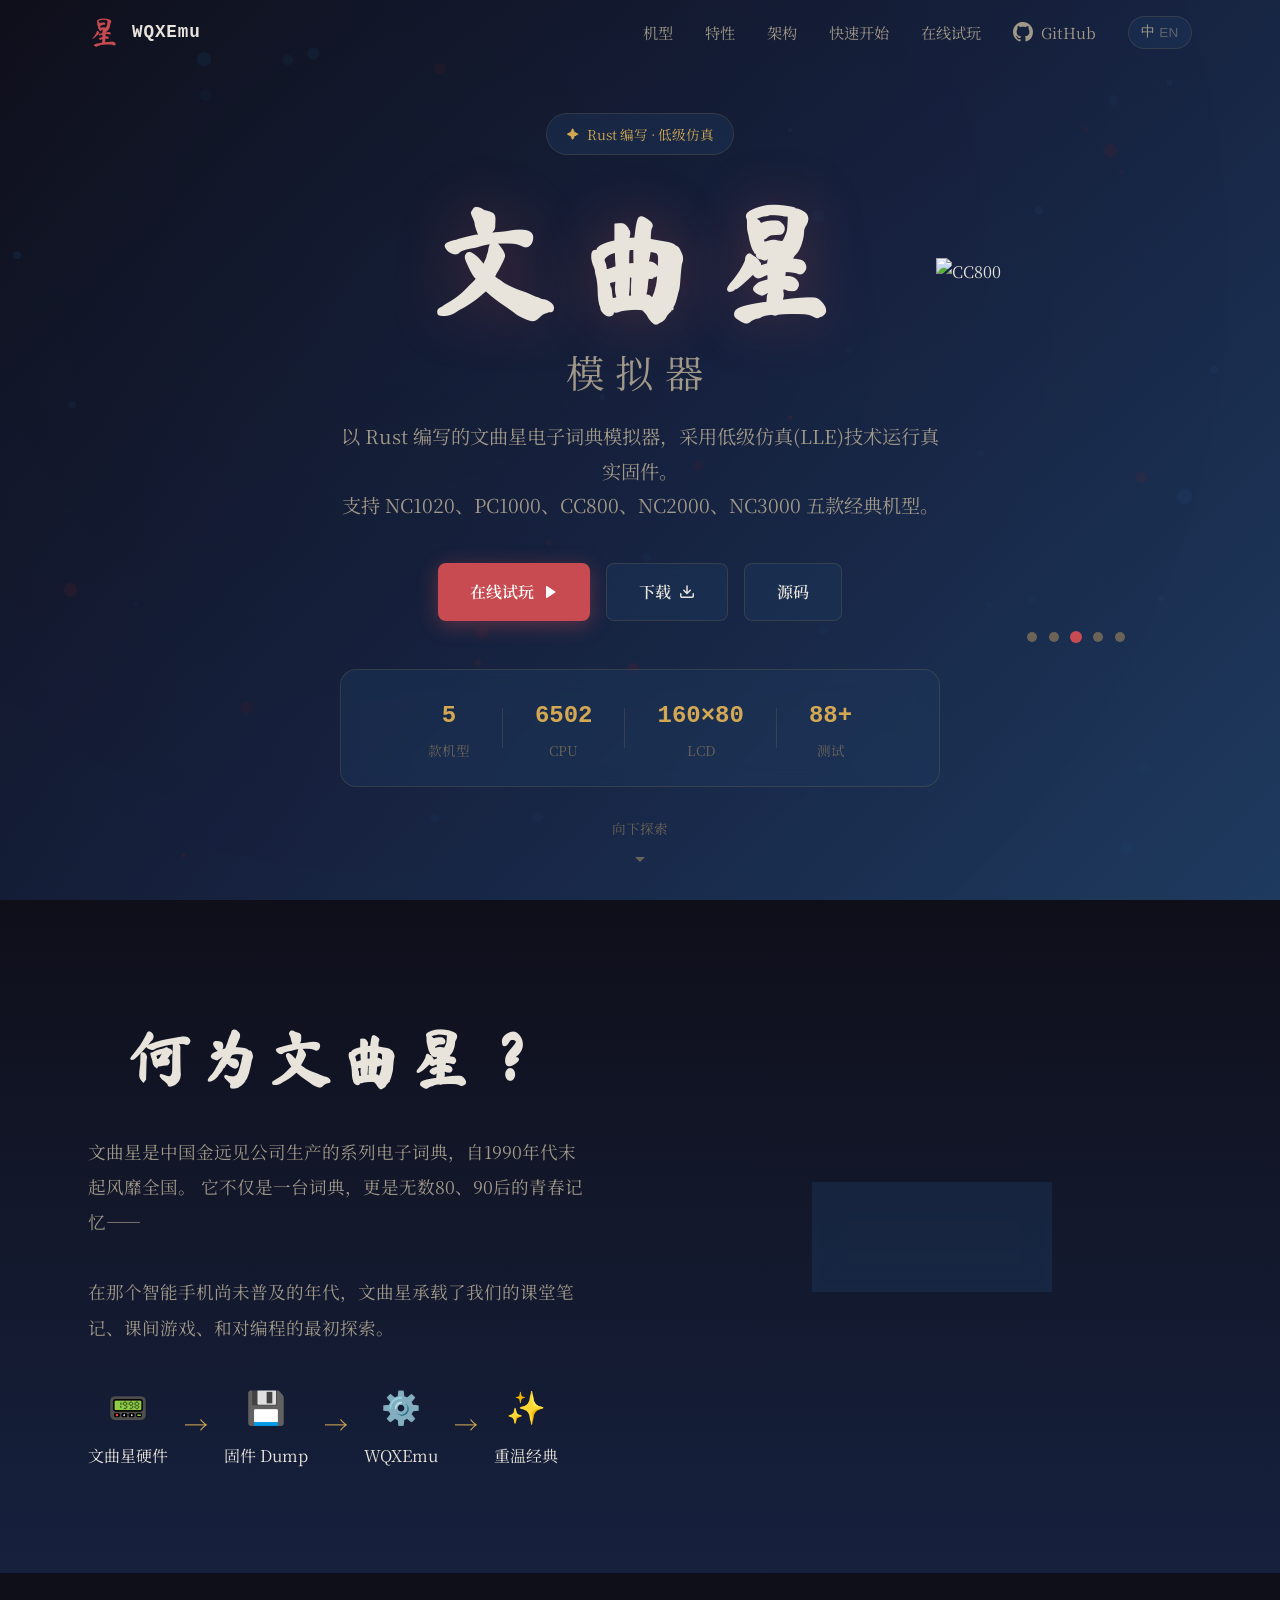
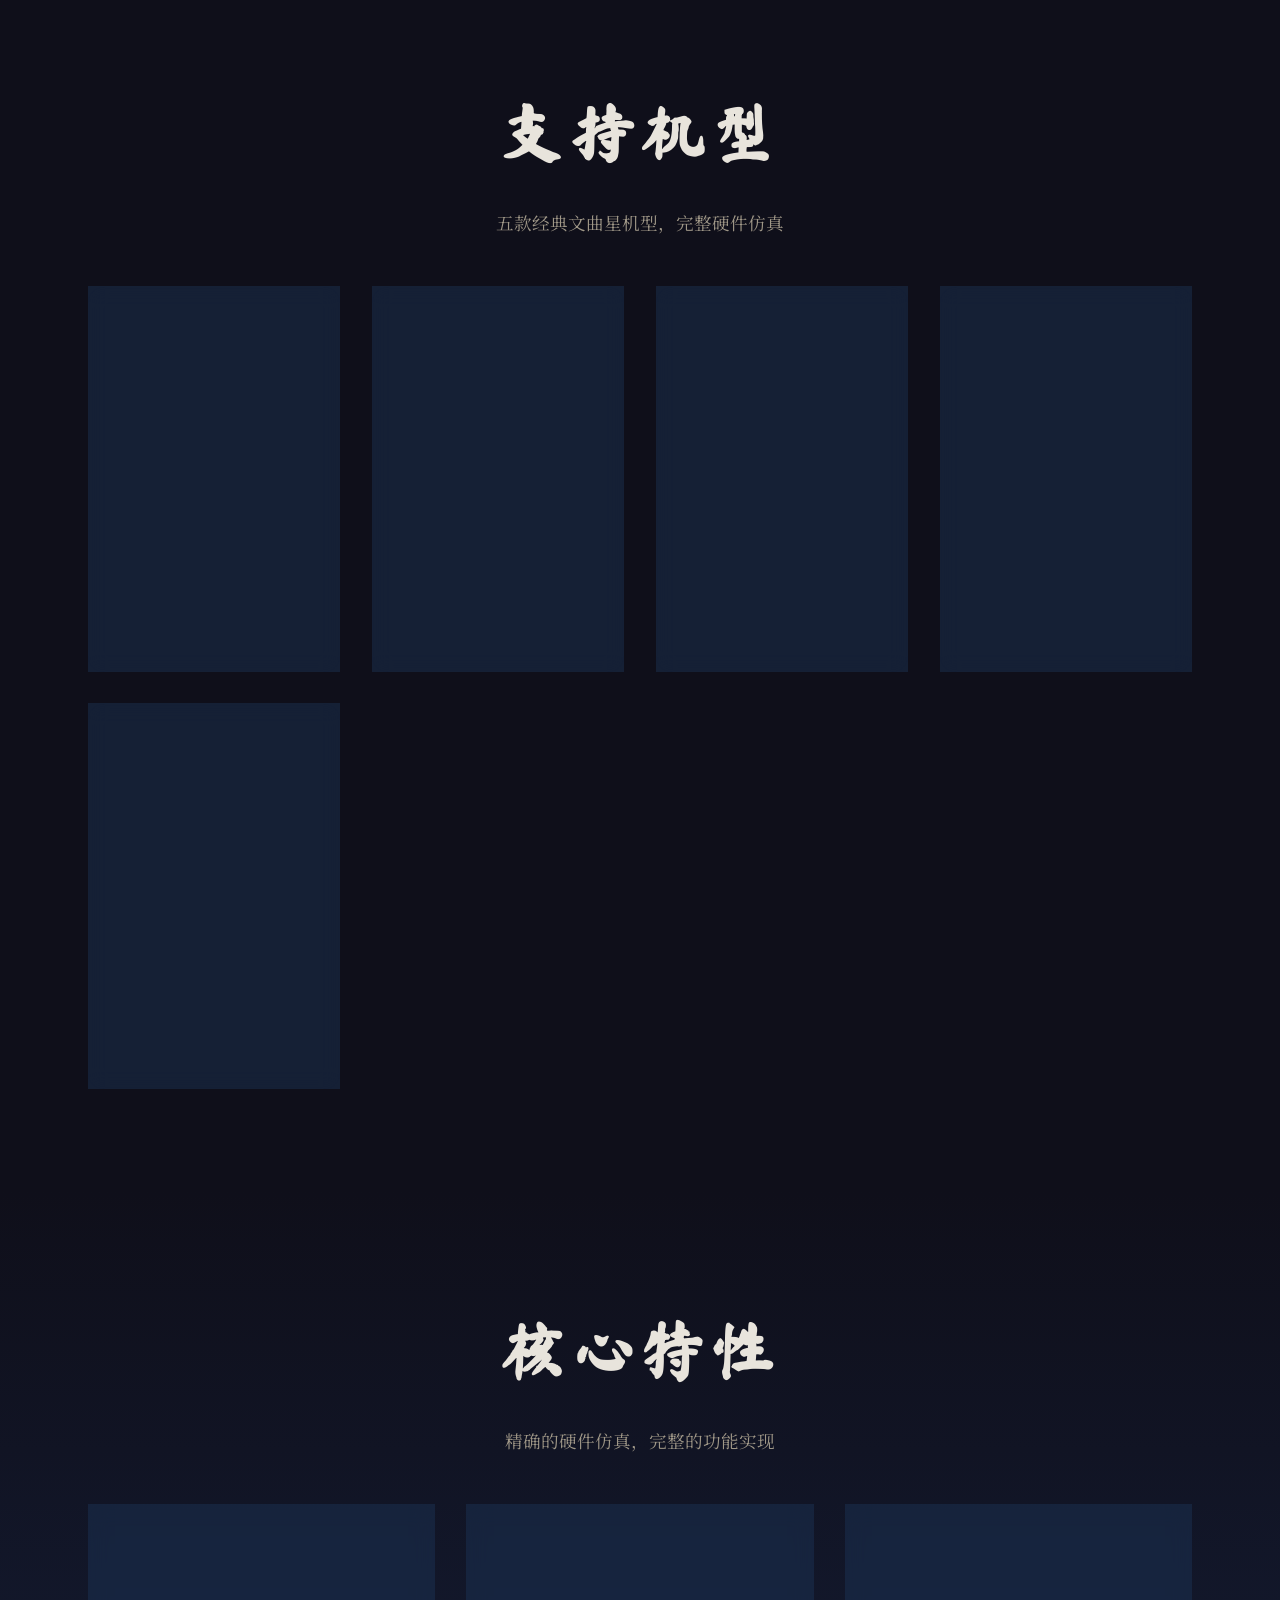
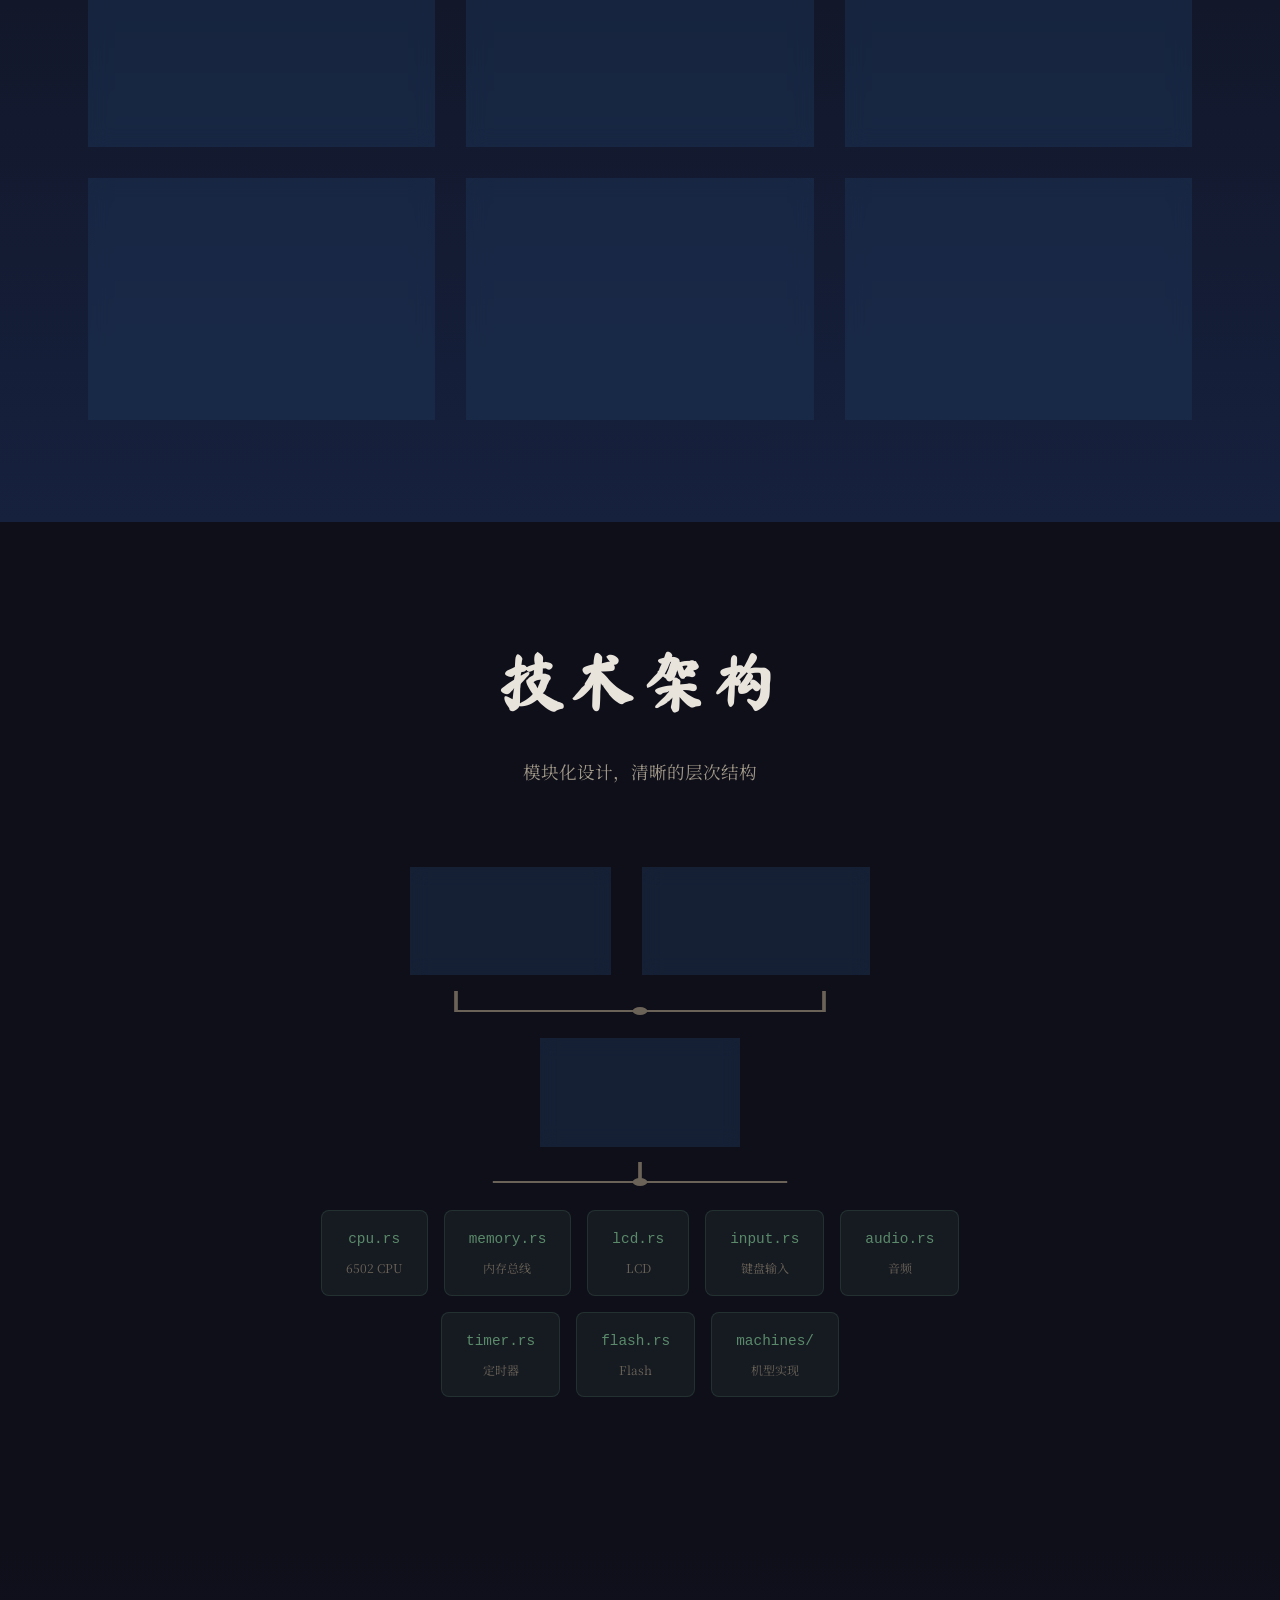
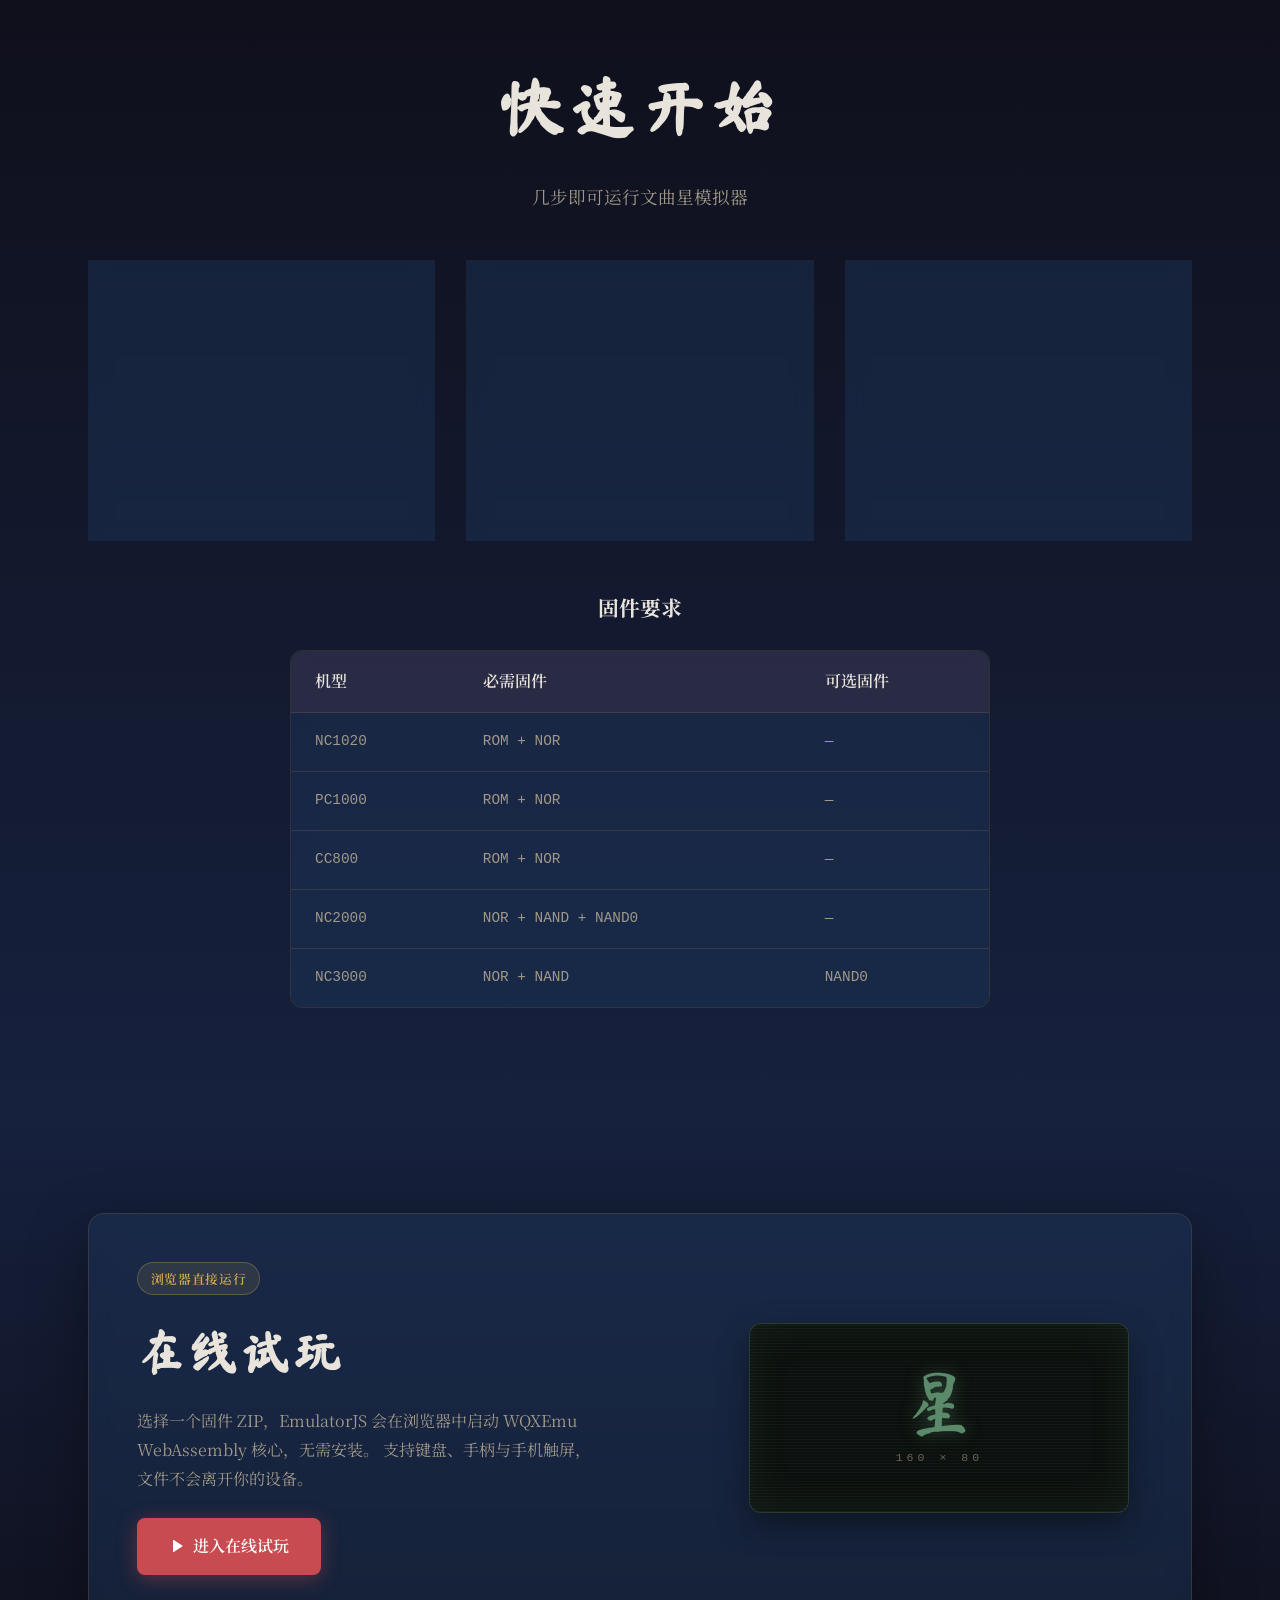
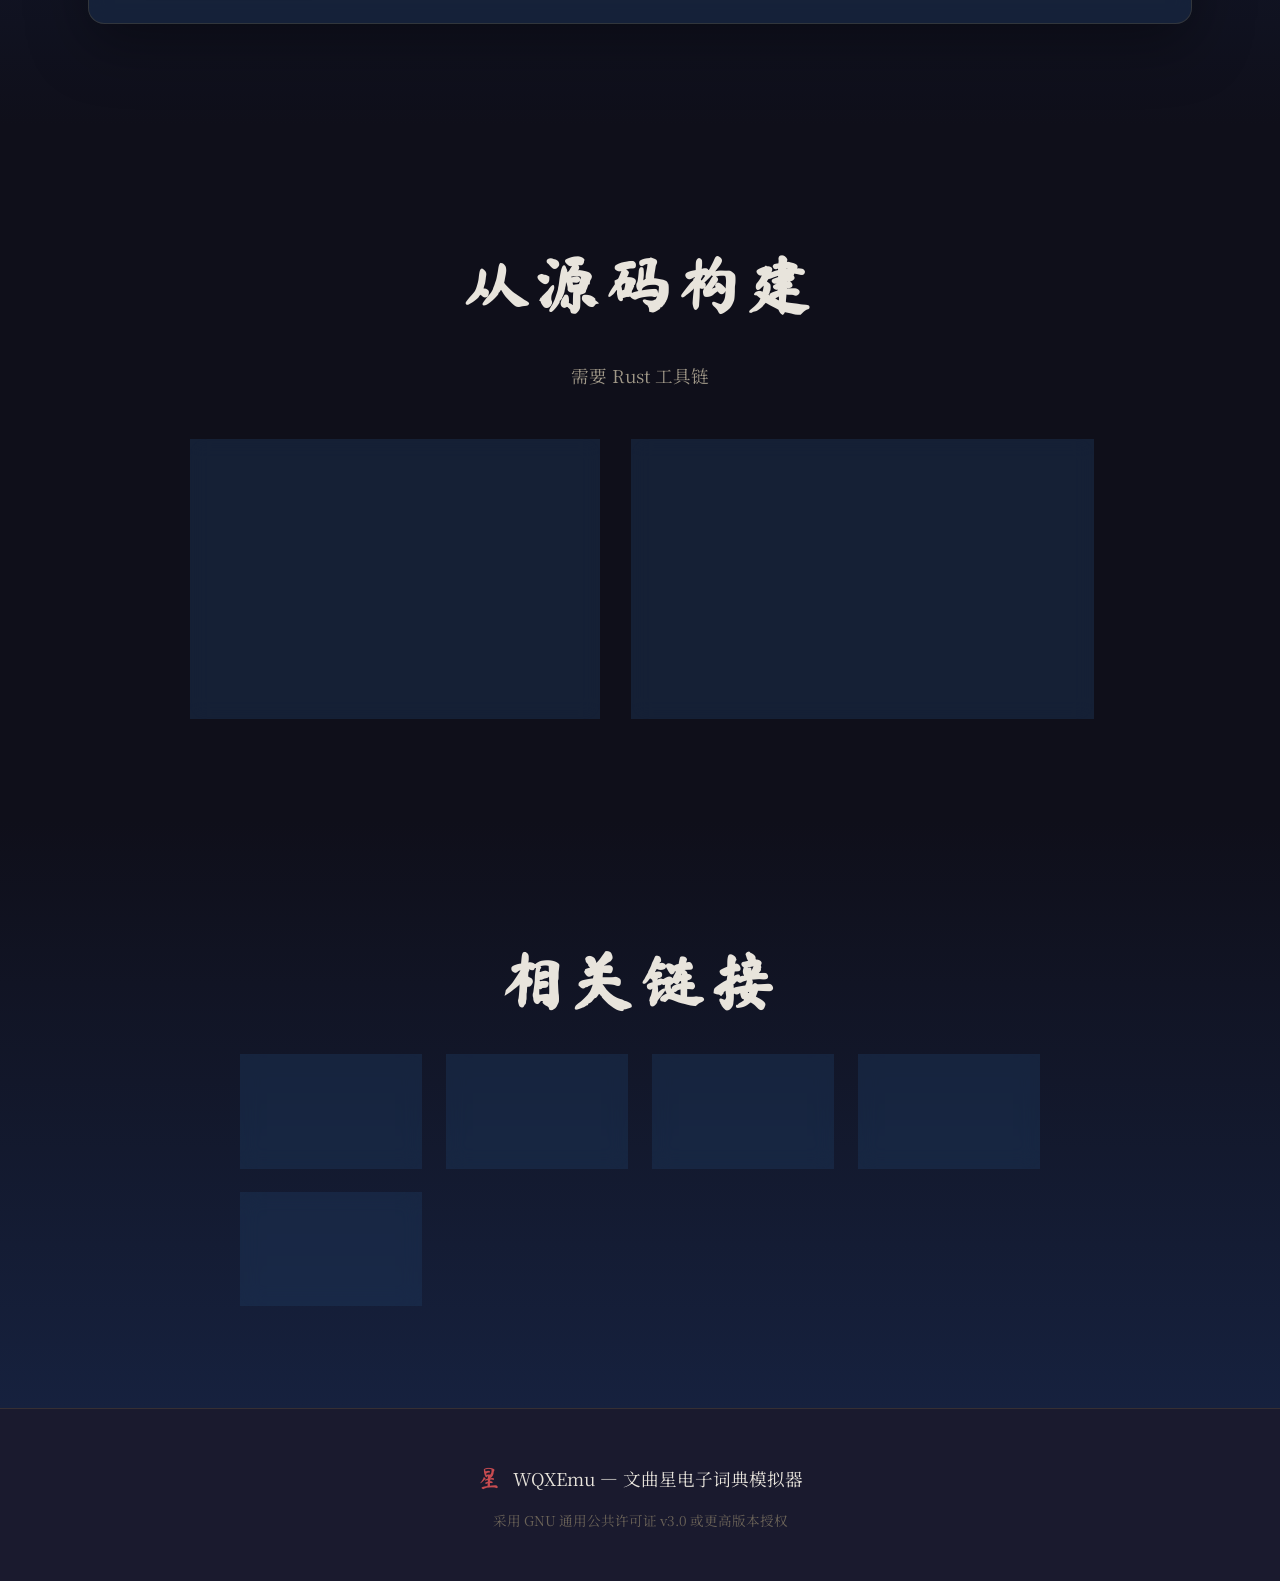
==== commit c2b3c818: "Add EmulatorJS browser core Build the libretro core as a wasm32-unknown-emscripten staticlib and pac" ====
--- a/site/index.html
+++ b/site/index.html
@@ -26,6 +26,7 @@
                 <a href="#features" data-i18n="navFeatures">特性</a>
                 <a href="#architecture" data-i18n="navArchitecture">架构</a>
                 <a href="#quickstart" data-i18n="navQuickStart">快速开始</a>
+                <a href="play.html" data-i18n="navPlay">在线试玩</a>
                 <a href="https://github.com/AloysHF/WQXEmu" class="nav-github" target="_blank" rel="noopener">
                     <svg width="20" height="20" viewBox="0 0 16 16" fill="currentColor">
                         <path d="M8 0C3.58 0 0 3.58 0 8c0 3.54 2.29 6.53 5.47 7.59.4.07.55-.17.55-.38 0-.19-.01-.82-.01-1.49-2.01.37-2.53-.49-2.69-.94-.09-.23-.48-.94-.82-1.13-.28-.15-.68-.52-.01-.53.63-.01 1.08.58 1.23.82.72 1.21 1.87.87 2.33.66.07-.52.28-.87.51-1.07-1.78-.2-3.64-.89-3.64-3.95 0-.87.31-1.59.82-2.15-.08-.2-.36-1.02.08-2.12 0 0 .67-.21 2.2.82.64-.18 1.32-.27 2-.27.68 0 1.36.09 2 .27 1.53-1.04 2.2-.82 2.2-.82.44 1.1.16 1.92.08 2.12.51.56.82 1.27.82 2.15 0 3.07-1.87 3.75-3.65 3.95.29.25.54.73.54 1.48 0 1.07-.01 1.93-.01 2.2 0 .21.15.46.55.38A8.013 8.013 0 0016 8c0-4.42-3.58-8-8-8z"/>
@@ -62,7 +63,13 @@
                 支持 NC1020、PC1000、CC800、NC2000、NC3000 五款经典机型。
             </p>
             <div class="hero-actions">
-                <a href="https://github.com/AloysHF/WQXEmu/releases/latest" class="btn btn-primary" target="_blank" rel="noopener">
+                <a href="play.html" class="btn btn-primary">
+                    <span data-i18n="btnPlay">在线试玩</span>
+                    <svg width="16" height="16" viewBox="0 0 16 16" fill="currentColor">
+                        <path d="M4 2.5v11a.5.5 0 00.77.42l8.5-5.5a.5.5 0 000-.84l-8.5-5.5A.5.5 0 004 2.5z"/>
+                    </svg>
+                </a>
+                <a href="https://github.com/AloysHF/WQXEmu/releases/latest" class="btn btn-secondary" target="_blank" rel="noopener">
                     <span data-i18n="btnDownload">下载</span>
                     <svg width="16" height="16" viewBox="0 0 16 16" fill="currentColor">
                         <path d="M2.75 14A1.75 1.75 0 011 12.25v-2.5a.75.75 0 011.5 0v2.5c0 .138.112.25.25.25h10.5a.25.25 0 00.25-.25v-2.5a.75.75 0 011.5 0v2.5A1.75 1.75 0 0113.25 14H2.75z"/>
@@ -413,6 +420,34 @@
             </div>
         </section>
 
+        <!-- Play Section -->
+        <section class="section play" id="play">
+            <div class="container">
+                <div class="play-cta">
+                    <div class="play-cta-body">
+                        <span class="play-cta-badge" data-i18n="playBadge">浏览器直接运行</span>
+                        <h2 data-i18n="playTitle">在线试玩</h2>
+                        <p data-i18n="playDesc">
+                            选择一个固件 ZIP，EmulatorJS 会在浏览器中启动 WQXEmu WebAssembly 核心，无需安装。
+                            支持键盘、手柄与手机触屏，文件不会离开你的设备。
+                        </p>
+                        <a href="play.html" class="btn btn-primary">
+                            <svg width="16" height="16" viewBox="0 0 16 16" fill="currentColor" aria-hidden="true">
+                                <path d="M4 2.5v11a.5.5 0 00.77.42l8.5-5.5a.5.5 0 000-.84l-8.5-5.5A.5.5 0 004 2.5z"/>
+                            </svg>
+                            <span data-i18n="playButton">进入在线试玩</span>
+                        </a>
+                    </div>
+                    <div class="play-cta-visual">
+                        <div class="play-cta-screen">
+                            <span class="play-cta-char">星</span>
+                            <span class="play-cta-hint">160 × 80</span>
+                        </div>
+                    </div>
+                </div>
+            </div>
+        </section>
+
         <!-- Build Section -->
         <section class="section build" id="build">
             <div class="container">
--- a/site/css/style.css
+++ b/site/css/style.css
@@ -0,0 +1,1253 @@
+/* ===== CSS Variables ===== */
+:root {
+    /* Ink wash palette */
+    --ink-black: #1a1a2e;
+    --ink-dark: #0f0f1a;
+    --ink-deep: #16213e;
+    --ink-medium: #1e3a5f;
+    --ink-light: #2d5f8a;
+
+    /* Accent colors - inspired by Chinese traditional colors */
+    --cinnabar: #c74b50;      /* 朱砂红 */
+    --jade: #5a8a6a;          /* 玉绿 */
+    --amber: #d4a853;         /* 琥珀 */
+    --indigo: #4a6fa5;        /* 靛蓝 */
+    --paper: #f5f0e8;         /* 宣纸色 */
+
+    /* Neutral */
+    --text-primary: #e8e4dc;
+    --text-secondary: #a09888;
+    --text-muted: #6b6358;
+    --border: rgba(212, 168, 83, 0.15);
+    --glass: rgba(30, 58, 95, 0.4);
+
+    /* Spacing */
+    --section-padding: clamp(4rem, 8vw, 8rem);
+    --container-max: 1200px;
+
+    /* Typography */
+    --font-serif: 'Noto Serif SC', 'Songti SC', 'SimSun', serif;
+    --font-calligraphy: 'Ma Shan Zheng', 'STKaiti', 'KaiTi', cursive;
+    --font-mono: 'JetBrains Mono', 'Fira Code', 'Cascadia Code', monospace;
+}
+
+/* ===== Reset ===== */
+*,
+*::before,
+*::after {
+    margin: 0;
+    padding: 0;
+    box-sizing: border-box;
+}
+
+html {
+    scroll-behavior: smooth;
+    scroll-padding-top: 80px;
+}
+
+body {
+    font-family: var(--font-serif);
+    background: var(--ink-dark);
+    color: var(--text-primary);
+    line-height: 1.8;
+    overflow-x: hidden;
+    -webkit-font-smoothing: antialiased;
+}
+
+/* ===== Skip Link ===== */
+.skip-link {
+    position: absolute;
+    top: -100%;
+    left: 50%;
+    transform: translateX(-50%);
+    padding: 0.5rem 1rem;
+    background: var(--cinnabar);
+    color: white;
+    border-radius: 0 0 4px 4px;
+    z-index: 1000;
+    transition: top 0.2s;
+}
+
+.skip-link:focus {
+    top: 0;
+}
+
+/* ===== Container ===== */
+.container {
+    max-width: var(--container-max);
+    margin: 0 auto;
+    padding: 0 clamp(1.5rem, 4vw, 3rem);
+}
+
+/* ===== Navigation ===== */
+.nav {
+    position: fixed;
+    top: 0;
+    left: 0;
+    right: 0;
+    z-index: 100;
+    padding: 1rem 0;
+    transition: all 0.3s ease;
+    background: transparent;
+}
+
+.nav.scrolled {
+    background: rgba(15, 15, 26, 0.85);
+    backdrop-filter: blur(20px);
+    -webkit-backdrop-filter: blur(20px);
+    border-bottom: 1px solid var(--border);
+    padding: 0.75rem 0;
+}
+
+.nav-inner {
+    max-width: var(--container-max);
+    margin: 0 auto;
+    padding: 0 clamp(1.5rem, 4vw, 3rem);
+    display: flex;
+    align-items: center;
+    justify-content: space-between;
+}
+
+.nav-logo {
+    display: flex;
+    align-items: center;
+    gap: 0.75rem;
+    text-decoration: none;
+    color: var(--text-primary);
+}
+
+.logo-char {
+    font-family: var(--font-calligraphy);
+    font-size: 2rem;
+    color: var(--cinnabar);
+    line-height: 1;
+}
+
+.logo-text {
+    font-family: var(--font-mono);
+    font-size: 1.1rem;
+    font-weight: 600;
+    letter-spacing: 0.05em;
+}
+
+.nav-links {
+    display: flex;
+    align-items: center;
+    gap: 2rem;
+}
+
+.nav-links a {
+    color: var(--text-secondary);
+    text-decoration: none;
+    font-size: 0.95rem;
+    transition: color 0.2s;
+    position: relative;
+}
+
+.nav-links a:hover {
+    color: var(--text-primary);
+}
+
+.nav-links a::after {
+    content: '';
+    position: absolute;
+    bottom: -4px;
+    left: 0;
+    width: 0;
+    height: 2px;
+    background: var(--cinnabar);
+    transition: width 0.3s;
+}
+
+.nav-links a:hover::after {
+    width: 100%;
+}
+
+.nav-github {
+    display: flex;
+    align-items: center;
+    gap: 0.5rem;
+}
+
+.lang-toggle {
+    display: flex;
+    align-items: center;
+    gap: 0.25rem;
+    padding: 0.4rem 0.8rem;
+    background: var(--glass);
+    border: 1px solid var(--border);
+    border-radius: 20px;
+    color: var(--text-secondary);
+    cursor: pointer;
+    font-size: 0.85rem;
+    transition: all 0.2s;
+}
+
+.lang-toggle:hover {
+    background: rgba(212, 168, 83, 0.1);
+    color: var(--text-primary);
+}
+
+.lang-zh,
+.lang-en {
+    transition: opacity 0.2s;
+}
+
+html[lang="zh-CN"] .lang-en {
+    opacity: 0.5;
+}
+
+html[lang="en"] .lang-zh {
+    opacity: 0.5;
+}
+
+.nav-mobile-toggle {
+    display: none;
+    flex-direction: column;
+    gap: 5px;
+    padding: 0.5rem;
+    background: none;
+    border: none;
+    cursor: pointer;
+}
+
+.nav-mobile-toggle span {
+    width: 24px;
+    height: 2px;
+    background: var(--text-primary);
+    transition: all 0.3s;
+}
+
+/* ===== Hero Section ===== */
+.hero {
+    position: relative;
+    min-height: 100vh;
+    display: flex;
+    align-items: center;
+    justify-content: center;
+    overflow: hidden;
+    background: linear-gradient(135deg, var(--ink-dark) 0%, var(--ink-deep) 50%, var(--ink-medium) 100%);
+}
+
+.hero-canvas {
+    position: absolute;
+    top: 0;
+    left: 0;
+    width: 100%;
+    height: 100%;
+    pointer-events: none;
+    opacity: 0.6;
+}
+
+.hero-content {
+    position: relative;
+    z-index: 2;
+    text-align: center;
+    max-width: 800px;
+    padding: 2rem;
+}
+
+.hero-badge {
+    display: inline-flex;
+    align-items: center;
+    gap: 0.5rem;
+    padding: 0.5rem 1.2rem;
+    background: var(--glass);
+    border: 1px solid var(--border);
+    border-radius: 100px;
+    font-size: 0.85rem;
+    color: var(--amber);
+    margin-bottom: 2rem;
+    backdrop-filter: blur(10px);
+}
+
+.badge-icon {
+    font-size: 0.75rem;
+}
+
+.hero-title {
+    margin-bottom: 1.5rem;
+    line-height: 1.2;
+}
+
+.title-calligraphy {
+    display: block;
+    font-family: var(--font-calligraphy);
+    font-size: clamp(4rem, 10vw, 8rem);
+    color: var(--text-primary);
+    text-shadow: 0 0 60px rgba(199, 75, 80, 0.3);
+    letter-spacing: 0.1em;
+}
+
+.title-sub {
+    display: block;
+    font-family: var(--font-serif);
+    font-size: clamp(1.5rem, 3vw, 2.5rem);
+    font-weight: 400;
+    color: var(--text-secondary);
+    letter-spacing: 0.3em;
+    margin-top: 0.5rem;
+}
+
+.hero-desc {
+    font-size: clamp(1rem, 2vw, 1.2rem);
+    color: var(--text-secondary);
+    line-height: 1.8;
+    margin-bottom: 2.5rem;
+    max-width: 600px;
+    margin-left: auto;
+    margin-right: auto;
+}
+
+.hero-actions {
+    display: flex;
+    gap: 1rem;
+    justify-content: center;
+    margin-bottom: 3rem;
+}
+
+.btn {
+    display: inline-flex;
+    align-items: center;
+    gap: 0.5rem;
+    padding: 0.875rem 2rem;
+    border-radius: 8px;
+    font-size: 1rem;
+    font-weight: 600;
+    text-decoration: none;
+    transition: all 0.3s ease;
+    cursor: pointer;
+    border: none;
+    font-family: var(--font-serif);
+}
+
+.btn-primary {
+    background: var(--cinnabar);
+    color: white;
+    box-shadow: 0 4px 20px rgba(199, 75, 80, 0.4);
+}
+
+.btn-primary:hover {
+    background: #d65a60;
+    transform: translateY(-2px);
+    box-shadow: 0 6px 30px rgba(199, 75, 80, 0.5);
+}
+
+.btn-secondary {
+    background: var(--glass);
+    color: var(--text-primary);
+    border: 1px solid var(--border);
+    backdrop-filter: blur(10px);
+}
+
+.btn-secondary:hover {
+    background: rgba(212, 168, 83, 0.1);
+    border-color: var(--amber);
+}
+
+.hero-stats {
+    display: flex;
+    align-items: center;
+    justify-content: center;
+    gap: 2rem;
+    padding: 1.5rem 2rem;
+    background: var(--glass);
+    border: 1px solid var(--border);
+    border-radius: 16px;
+    backdrop-filter: blur(10px);
+}
+
+.stat {
+    text-align: center;
+}
+
+.stat-num {
+    display: block;
+    font-family: var(--font-mono);
+    font-size: 1.5rem;
+    font-weight: 700;
+    color: var(--amber);
+}
+
+.stat-label {
+    display: block;
+    font-size: 0.85rem;
+    color: var(--text-muted);
+}
+
+.stat-divider {
+    width: 1px;
+    height: 40px;
+    background: var(--border);
+}
+
+.hero-devices {
+    position: absolute;
+    right: 5%;
+    top: 50%;
+    transform: translateY(-50%);
+    z-index: 1;
+}
+
+.device-showcase {
+    position: relative;
+    width: 280px;
+    height: 350px;
+}
+
+.device-img {
+    position: absolute;
+    top: 0;
+    left: 0;
+    width: 100%;
+    height: 100%;
+    object-fit: contain;
+    opacity: 0;
+    transform: scale(0.9);
+    transition: all 0.5s ease;
+}
+
+.device-img.active {
+    opacity: 1;
+    transform: scale(1);
+}
+
+.device-nav {
+    display: flex;
+    justify-content: center;
+    gap: 0.75rem;
+    margin-top: 1.5rem;
+}
+
+.device-dot {
+    width: 10px;
+    height: 10px;
+    border-radius: 50%;
+    background: var(--text-muted);
+    border: none;
+    cursor: pointer;
+    transition: all 0.3s;
+    padding: 0;
+}
+
+.device-dot.active {
+    background: var(--cinnabar);
+    transform: scale(1.2);
+}
+
+.hero-scroll-hint {
+    position: absolute;
+    bottom: 2rem;
+    left: 50%;
+    transform: translateX(-50%);
+    display: flex;
+    flex-direction: column;
+    align-items: center;
+    gap: 0.5rem;
+    color: var(--text-muted);
+    font-size: 0.85rem;
+    animation: bounce 2s infinite;
+}
+
+@keyframes bounce {
+    0%, 100% { transform: translateX(-50%) translateY(0); }
+    50% { transform: translateX(-50%) translateY(-10px); }
+}
+
+/* ===== Sections ===== */
+.section {
+    padding: var(--section-padding) 0;
+    position: relative;
+}
+
+.section-title {
+    font-family: var(--font-calligraphy);
+    font-size: clamp(2.5rem, 5vw, 4rem);
+    color: var(--text-primary);
+    text-align: center;
+    margin-bottom: 1rem;
+    letter-spacing: 0.1em;
+}
+
+.section-subtitle {
+    text-align: center;
+    color: var(--text-secondary);
+    font-size: 1.1rem;
+    margin-bottom: 3rem;
+}
+
+/* ===== About Section ===== */
+.about {
+    background: linear-gradient(180deg, var(--ink-dark) 0%, var(--ink-deep) 100%);
+}
+
+.about-grid {
+    display: grid;
+    grid-template-columns: 1fr 1fr;
+    gap: 4rem;
+    align-items: center;
+}
+
+.about-text {
+    max-width: 500px;
+}
+
+.about-desc {
+    font-size: 1.1rem;
+    color: var(--text-secondary);
+    margin-bottom: 2rem;
+    line-height: 2;
+}
+
+.about-flow {
+    display: flex;
+    align-items: center;
+    gap: 1rem;
+    flex-wrap: wrap;
+}
+
+.flow-item {
+    display: flex;
+    flex-direction: column;
+    align-items: center;
+    gap: 0.5rem;
+}
+
+.flow-icon {
+    font-size: 2rem;
+}
+
+.flow-arrow {
+    color: var(--amber);
+    font-size: 1.5rem;
+}
+
+.about-visual {
+    display: flex;
+    justify-content: center;
+}
+
+.ink-frame {
+    position: relative;
+    padding: 2rem;
+    background: var(--glass);
+    border: 1px solid var(--border);
+    border-radius: 8px;
+    backdrop-filter: blur(10px);
+}
+
+.ink-frame::before {
+    content: '';
+    position: absolute;
+    top: -8px;
+    left: -8px;
+    right: -8px;
+    bottom: -8px;
+    border: 1px solid var(--amber);
+    border-radius: 12px;
+    opacity: 0.3;
+    pointer-events: none;
+}
+
+.about-img {
+    width: 100%;
+    max-width: 300px;
+    height: auto;
+    display: block;
+}
+
+/* ===== Models Section ===== */
+.models {
+    background: var(--ink-dark);
+}
+
+.models-grid {
+    display: grid;
+    grid-template-columns: repeat(auto-fit, minmax(220px, 1fr));
+    gap: 2rem;
+}
+
+.model-card {
+    background: var(--glass);
+    border: 1px solid var(--border);
+    border-radius: 16px;
+    overflow: hidden;
+    transition: all 0.3s ease;
+    backdrop-filter: blur(10px);
+}
+
+.model-card:hover {
+    transform: translateY(-8px);
+    border-color: var(--amber);
+    box-shadow: 0 20px 60px rgba(0, 0, 0, 0.3);
+}
+
+.model-img-wrap {
+    padding: 1.5rem;
+    background: linear-gradient(135deg, rgba(26, 26, 46, 0.8), rgba(30, 58, 95, 0.8));
+    display: flex;
+    justify-content: center;
+    align-items: center;
+    min-height: 200px;
+}
+
+.model-img {
+    width: 100%;
+    max-width: 180px;
+    height: auto;
+    object-fit: contain;
+    transition: transform 0.3s;
+}
+
+.model-card:hover .model-img {
+    transform: scale(1.05);
+}
+
+.model-info {
+    padding: 1.5rem;
+    text-align: center;
+}
+
+.model-name {
+    font-family: var(--font-mono);
+    font-size: 1.25rem;
+    color: var(--text-primary);
+    margin-bottom: 0.5rem;
+}
+
+.model-status {
+    display: inline-block;
+    padding: 0.25rem 0.75rem;
+    border-radius: 100px;
+    font-size: 0.8rem;
+    margin-bottom: 0.75rem;
+}
+
+.model-status.working {
+    background: rgba(90, 138, 106, 0.2);
+    color: var(--jade);
+    border: 1px solid rgba(90, 138, 106, 0.3);
+}
+
+.model-desc {
+    font-size: 0.9rem;
+    color: var(--text-secondary);
+    line-height: 1.6;
+}
+
+/* ===== Features Section ===== */
+.features {
+    background: linear-gradient(180deg, var(--ink-dark) 0%, var(--ink-deep) 100%);
+}
+
+.features-grid {
+    display: grid;
+    grid-template-columns: repeat(auto-fit, minmax(300px, 1fr));
+    gap: 2rem;
+}
+
+.feature-card {
+    padding: 2rem;
+    background: var(--glass);
+    border: 1px solid var(--border);
+    border-radius: 16px;
+    transition: all 0.3s ease;
+    backdrop-filter: blur(10px);
+}
+
+.feature-card:hover {
+    transform: translateY(-4px);
+    border-color: var(--cinnabar);
+    box-shadow: 0 10px 40px rgba(199, 75, 80, 0.1);
+}
+
+.feature-icon {
+    width: 56px;
+    height: 56px;
+    display: flex;
+    align-items: center;
+    justify-content: center;
+    background: rgba(199, 75, 80, 0.1);
+    border-radius: 12px;
+    color: var(--cinnabar);
+    margin-bottom: 1.25rem;
+}
+
+.feature-card h3 {
+    font-size: 1.25rem;
+    color: var(--text-primary);
+    margin-bottom: 0.75rem;
+}
+
+.feature-card p {
+    font-size: 0.95rem;
+    color: var(--text-secondary);
+    line-height: 1.7;
+}
+
+/* ===== Architecture Section ===== */
+.architecture {
+    background: var(--ink-dark);
+}
+
+.arch-diagram {
+    max-width: 800px;
+    margin: 0 auto;
+    padding: 2rem;
+}
+
+.arch-layer {
+    display: flex;
+    justify-content: center;
+    gap: 2rem;
+    margin-bottom: 1rem;
+}
+
+.arch-box {
+    padding: 1.5rem 2.5rem;
+    background: var(--glass);
+    border: 1px solid var(--border);
+    border-radius: 12px;
+    text-align: center;
+    min-width: 200px;
+    backdrop-filter: blur(10px);
+}
+
+.arch-label {
+    display: block;
+    font-family: var(--font-mono);
+    font-size: 1rem;
+    color: var(--amber);
+    margin-bottom: 0.25rem;
+}
+
+.arch-desc {
+    display: block;
+    font-size: 0.85rem;
+    color: var(--text-muted);
+}
+
+.arch-connector {
+    display: flex;
+    justify-content: center;
+    color: var(--text-muted);
+    margin: 0.5rem 0;
+}
+
+.arch-layer-bottom {
+    display: flex;
+    flex-wrap: wrap;
+    justify-content: center;
+    gap: 1rem;
+}
+
+.arch-component {
+    padding: 1rem 1.5rem;
+    background: rgba(90, 138, 106, 0.1);
+    border: 1px solid rgba(90, 138, 106, 0.2);
+    border-radius: 8px;
+    text-align: center;
+    min-width: 100px;
+}
+
+.arch-component span:first-child {
+    display: block;
+    font-family: var(--font-mono);
+    font-size: 0.9rem;
+    color: var(--jade);
+}
+
+.arch-comp-desc {
+    display: block;
+    font-size: 0.75rem;
+    color: var(--text-muted);
+    margin-top: 0.25rem;
+}
+
+/* ===== Quick Start Section ===== */
+.quickstart {
+    background: linear-gradient(180deg, var(--ink-dark) 0%, var(--ink-deep) 100%);
+}
+
+.qs-grid {
+    display: grid;
+    grid-template-columns: repeat(3, 1fr);
+    gap: 2rem;
+    margin-bottom: 3rem;
+}
+
+.qs-card {
+    padding: 2rem;
+    background: var(--glass);
+    border: 1px solid var(--border);
+    border-radius: 16px;
+    text-align: center;
+    backdrop-filter: blur(10px);
+}
+
+.qs-step {
+    width: 48px;
+    height: 48px;
+    display: flex;
+    align-items: center;
+    justify-content: center;
+    margin: 0 auto 1.5rem;
+    background: var(--cinnabar);
+    color: white;
+    border-radius: 50%;
+    font-size: 1.25rem;
+    font-weight: 700;
+}
+
+.qs-card h3 {
+    font-size: 1.2rem;
+    color: var(--text-primary);
+    margin-bottom: 1rem;
+}
+
+.qs-card p {
+    font-size: 0.95rem;
+    color: var(--text-secondary);
+}
+
+.qs-code {
+    background: var(--ink-dark);
+    border: 1px solid var(--border);
+    border-radius: 8px;
+    padding: 1rem;
+    text-align: left;
+}
+
+.qs-code code {
+    font-family: var(--font-mono);
+    font-size: 0.9rem;
+    color: var(--jade);
+    line-height: 1.6;
+}
+
+.qs-firmware-table {
+    max-width: 700px;
+    margin: 0 auto;
+}
+
+.qs-firmware-table h3 {
+    text-align: center;
+    font-size: 1.3rem;
+    color: var(--text-primary);
+    margin-bottom: 1.5rem;
+}
+
+.table-wrap {
+    overflow-x: auto;
+    border-radius: 12px;
+    border: 1px solid var(--border);
+}
+
+table {
+    width: 100%;
+    border-collapse: collapse;
+    background: var(--glass);
+    backdrop-filter: blur(10px);
+}
+
+th, td {
+    padding: 1rem 1.5rem;
+    text-align: left;
+    border-bottom: 1px solid var(--border);
+}
+
+th {
+    background: rgba(199, 75, 80, 0.1);
+    color: var(--text-primary);
+    font-weight: 600;
+}
+
+td {
+    color: var(--text-secondary);
+    font-family: var(--font-mono);
+    font-size: 0.9rem;
+}
+
+tr:last-child td {
+    border-bottom: none;
+}
+
+tr:hover td {
+    background: rgba(212, 168, 83, 0.05);
+}
+
+/* ===== Play Section ===== */
+.play {
+    background: linear-gradient(180deg, var(--ink-deep) 0%, var(--ink-dark) 100%);
+}
+
+.play-cta {
+    display: grid;
+    grid-template-columns: 1.15fr 0.85fr;
+    gap: 3rem;
+    align-items: center;
+    padding: clamp(1.5rem, 4vw, 3rem);
+    background: var(--glass);
+    border: 1px solid var(--border);
+    border-radius: 16px;
+    backdrop-filter: blur(10px);
+    box-shadow: 0 20px 60px rgba(0, 0, 0, 0.35);
+}
+
+.play-cta-badge {
+    display: inline-block;
+    padding: 0.25rem 0.8rem;
+    border-radius: 999px;
+    background: rgba(212, 168, 83, 0.12);
+    border: 1px solid rgba(212, 168, 83, 0.3);
+    color: var(--amber);
+    font-size: 0.8rem;
+    font-weight: 600;
+    letter-spacing: 0.05em;
+}
+
+.play-cta-body h2 {
+    font-family: var(--font-calligraphy);
+    font-size: clamp(2rem, 4vw, 3rem);
+    color: var(--text-primary);
+    letter-spacing: 0.08em;
+    margin: 0.9rem 0 0.75rem;
+}
+
+.play-cta-body p {
+    color: var(--text-secondary);
+    font-size: 1rem;
+    margin-bottom: 1.5rem;
+    max-width: 52ch;
+}
+
+.play-cta-visual {
+    display: flex;
+    align-items: center;
+    justify-content: center;
+}
+
+.play-cta-screen {
+    position: relative;
+    display: flex;
+    flex-direction: column;
+    align-items: center;
+    justify-content: center;
+    gap: 0.6rem;
+    width: 100%;
+    max-width: 380px;
+    aspect-ratio: 2 / 1;
+    background:
+        repeating-linear-gradient(0deg, rgba(90, 138, 106, 0.08) 0 1px, transparent 1px 3px),
+        #0b0f0d;
+    border: 1px solid rgba(90, 138, 106, 0.35);
+    border-radius: 12px;
+    box-shadow: inset 0 0 40px rgba(90, 138, 106, 0.12), 0 12px 32px rgba(0, 0, 0, 0.4);
+}
+
+.play-cta-char {
+    font-family: var(--font-calligraphy);
+    font-size: clamp(3rem, 6vw, 4.5rem);
+    line-height: 1;
+    color: var(--jade);
+    text-shadow: 0 0 18px rgba(90, 138, 106, 0.45);
+}
+
+.play-cta-hint {
+    font-family: var(--font-mono);
+    font-size: 0.72rem;
+    letter-spacing: 0.35em;
+    color: var(--text-muted);
+}
+
+/* ===== Build Section ===== */
+.build {
+    background: var(--ink-dark);
+}
+
+.build-grid {
+    display: grid;
+    grid-template-columns: 1fr 1fr;
+    gap: 2rem;
+    max-width: 900px;
+    margin: 0 auto;
+}
+
+.build-card {
+    padding: 2rem;
+    background: var(--glass);
+    border: 1px solid var(--border);
+    border-radius: 16px;
+    backdrop-filter: blur(10px);
+}
+
+.build-card h3 {
+    font-size: 1.25rem;
+    color: var(--text-primary);
+    margin-bottom: 1.5rem;
+    text-align: center;
+}
+
+.build-code {
+    background: var(--ink-dark);
+    border: 1px solid var(--border);
+    border-radius: 8px;
+    padding: 1.5rem;
+    overflow-x: auto;
+}
+
+.build-code pre {
+    margin: 0;
+}
+
+.build-code code {
+    font-family: var(--font-mono);
+    font-size: 0.9rem;
+    color: var(--jade);
+    line-height: 1.8;
+}
+
+.build-note {
+    margin-top: 1rem;
+    font-size: 0.9rem;
+    color: var(--text-muted);
+    text-align: center;
+}
+
+/* ===== Links Section ===== */
+.links {
+    background: linear-gradient(180deg, var(--ink-dark) 0%, var(--ink-deep) 100%);
+}
+
+.links-grid {
+    display: grid;
+    grid-template-columns: repeat(auto-fit, minmax(160px, 1fr));
+    gap: 1.5rem;
+    max-width: 800px;
+    margin: 0 auto;
+}
+
+.link-card {
+    display: flex;
+    flex-direction: column;
+    align-items: center;
+    gap: 0.75rem;
+    padding: 1.5rem;
+    background: var(--glass);
+    border: 1px solid var(--border);
+    border-radius: 12px;
+    color: var(--text-secondary);
+    text-decoration: none;
+    transition: all 0.3s ease;
+    backdrop-filter: blur(10px);
+}
+
+.link-card:hover {
+    color: var(--text-primary);
+    border-color: var(--amber);
+    transform: translateY(-4px);
+    box-shadow: 0 10px 30px rgba(0, 0, 0, 0.2);
+}
+
+.link-card svg {
+    color: var(--amber);
+}
+
+.link-card span {
+    font-size: 0.95rem;
+}
+
+/* ===== Footer ===== */
+.footer {
+    padding: 3rem 0;
+    background: var(--ink-black);
+    border-top: 1px solid var(--border);
+}
+
+.footer-content {
+    text-align: center;
+}
+
+.footer-text {
+    display: flex;
+    align-items: center;
+    justify-content: center;
+    gap: 0.75rem;
+    font-size: 1.1rem;
+    color: var(--text-primary);
+    margin-bottom: 0.5rem;
+}
+
+.footer-logo {
+    font-family: var(--font-calligraphy);
+    font-size: 1.5rem;
+    color: var(--cinnabar);
+}
+
+.footer-license {
+    font-size: 0.85rem;
+    color: var(--text-muted);
+}
+
+/* ===== Animations ===== */
+@keyframes fadeInUp {
+    from {
+        opacity: 0;
+        transform: translateY(30px);
+    }
+    to {
+        opacity: 1;
+        transform: translateY(0);
+    }
+}
+
+.fade-in {
+    opacity: 0;
+    transform: translateY(30px);
+    transition: all 0.6s ease;
+}
+
+.fade-in.visible {
+    opacity: 1;
+    transform: translateY(0);
+}
+
+/* ===== Responsive ===== */
+@media (max-width: 1024px) {
+    .hero-devices {
+        display: none;
+    }
+
+    .nav-links {
+        gap: 1.25rem;
+    }
+
+    .about-grid {
+        grid-template-columns: 1fr;
+        gap: 3rem;
+    }
+
+    .about-visual {
+        order: -1;
+    }
+
+    .build-grid {
+        grid-template-columns: 1fr;
+    }
+
+    .play-cta {
+        grid-template-columns: 1fr;
+        gap: 2rem;
+    }
+
+    .play-cta-visual {
+        order: -1;
+    }
+}
+
+@media (max-width: 768px) {
+    .nav-links {
+        display: none;
+        position: absolute;
+        top: 100%;
+        left: 0;
+        right: 0;
+        flex-direction: column;
+        gap: 0;
+        padding: 1rem;
+        background: rgba(15, 15, 26, 0.95);
+        backdrop-filter: blur(20px);
+        border-bottom: 1px solid var(--border);
+    }
+
+    .nav-links.active {
+        display: flex;
+    }
+
+    .nav-links a {
+        padding: 0.75rem 0;
+        border-bottom: 1px solid var(--border);
+    }
+
+    .nav-links a:last-child {
+        border-bottom: none;
+    }
+
+    .nav-mobile-toggle {
+        display: flex;
+    }
+
+    .hero-stats {
+        flex-wrap: wrap;
+        gap: 1.5rem;
+    }
+
+    .stat-divider {
+        display: none;
+    }
+
+    .hero-actions {
+        flex-direction: column;
+        align-items: center;
+    }
+
+    .btn {
+        width: 100%;
+        max-width: 280px;
+        justify-content: center;
+    }
+
+    .qs-grid {
+        grid-template-columns: 1fr;
+    }
+
+    .models-grid {
+        grid-template-columns: repeat(2, 1fr);
+    }
+
+    .features-grid {
+        grid-template-columns: 1fr;
+    }
+
+    .links-grid {
+        grid-template-columns: repeat(2, 1fr);
+    }
+}
+
+@media (max-width: 480px) {
+    .models-grid {
+        grid-template-columns: 1fr;
+    }
+
+    .about-flow {
+        justify-content: center;
+    }
+
+    .flow-arrow {
+        display: none;
+    }
+}
+
+/* ===== Scrollbar ===== */
+::-webkit-scrollbar {
+    width: 8px;
+}
+
+::-webkit-scrollbar-track {
+    background: var(--ink-dark);
+}
+
+::-webkit-scrollbar-thumb {
+    background: var(--ink-medium);
+    border-radius: 4px;
+}
+
+::-webkit-scrollbar-thumb:hover {
+    background: var(--ink-light);
+}
+
+/* ===== Selection ===== */
+::selection {
+    background: rgba(199, 75, 80, 0.3);
+    color: var(--text-primary);
+}
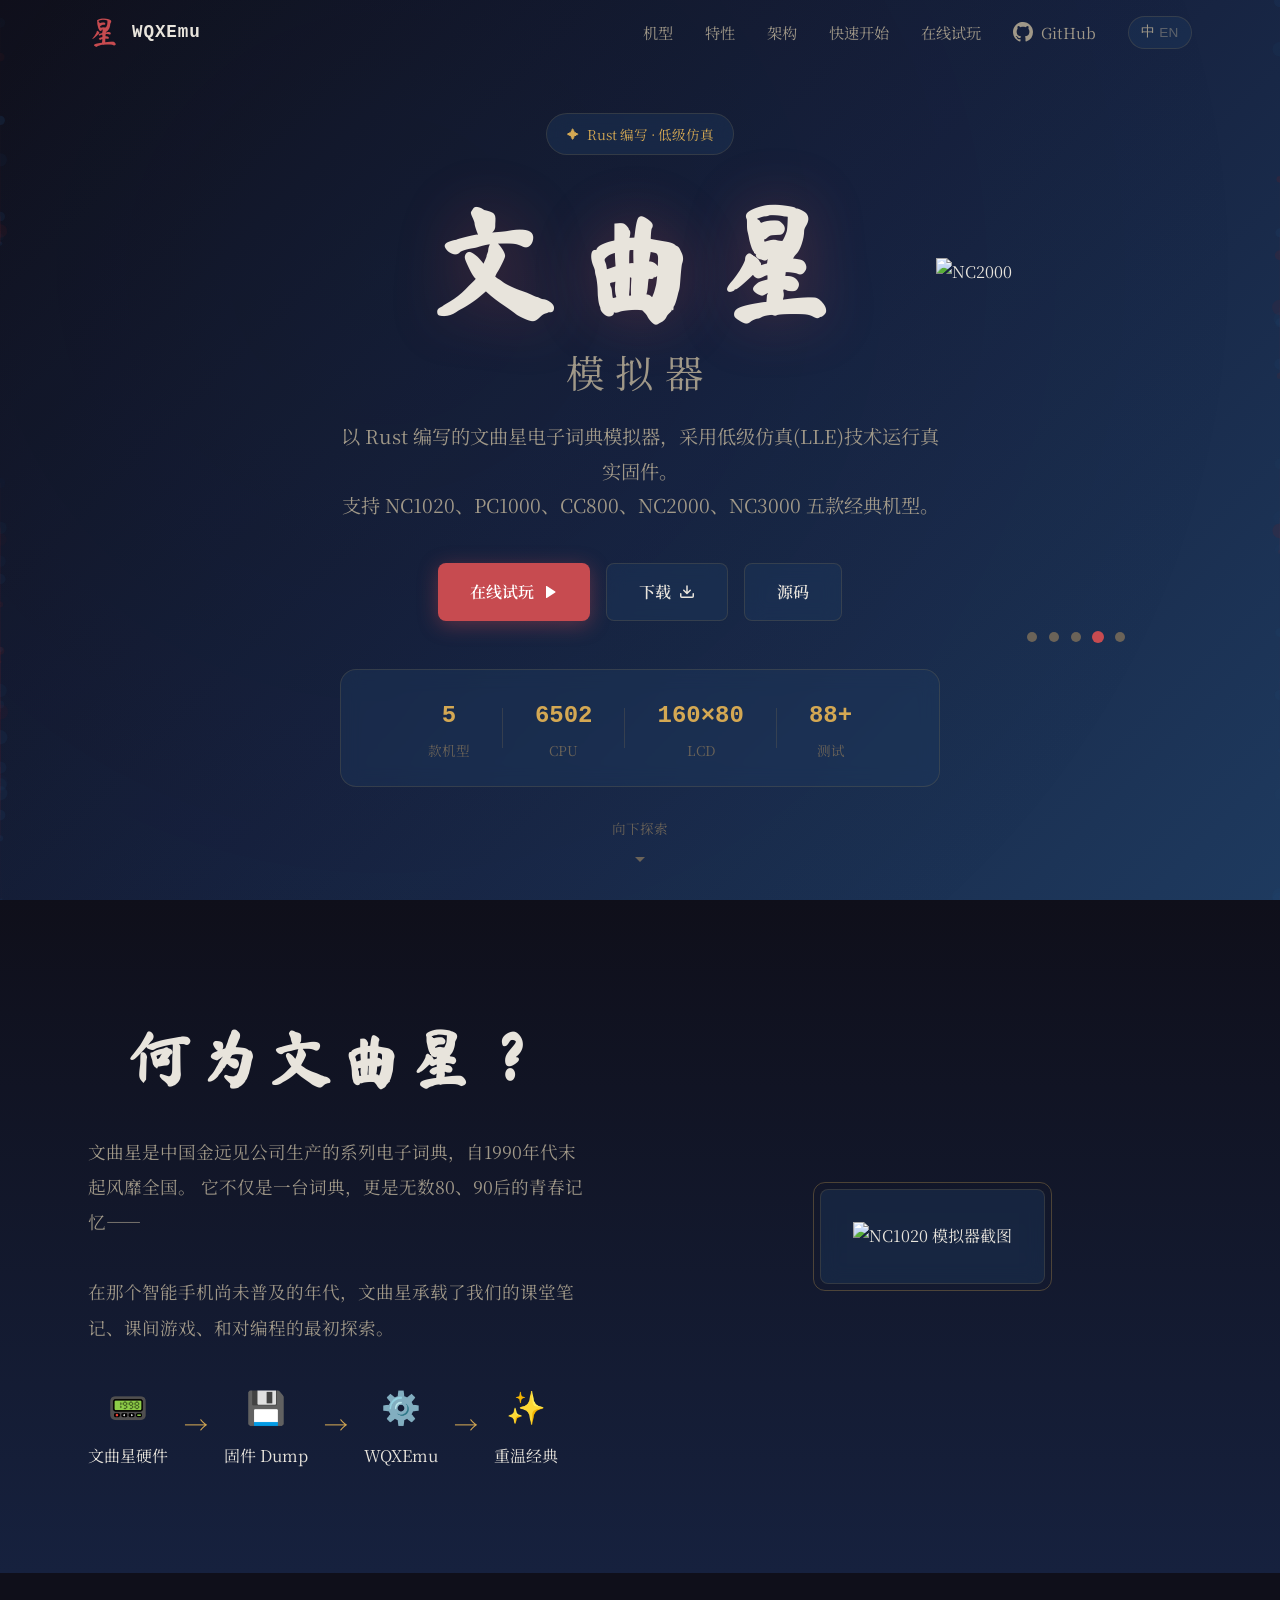
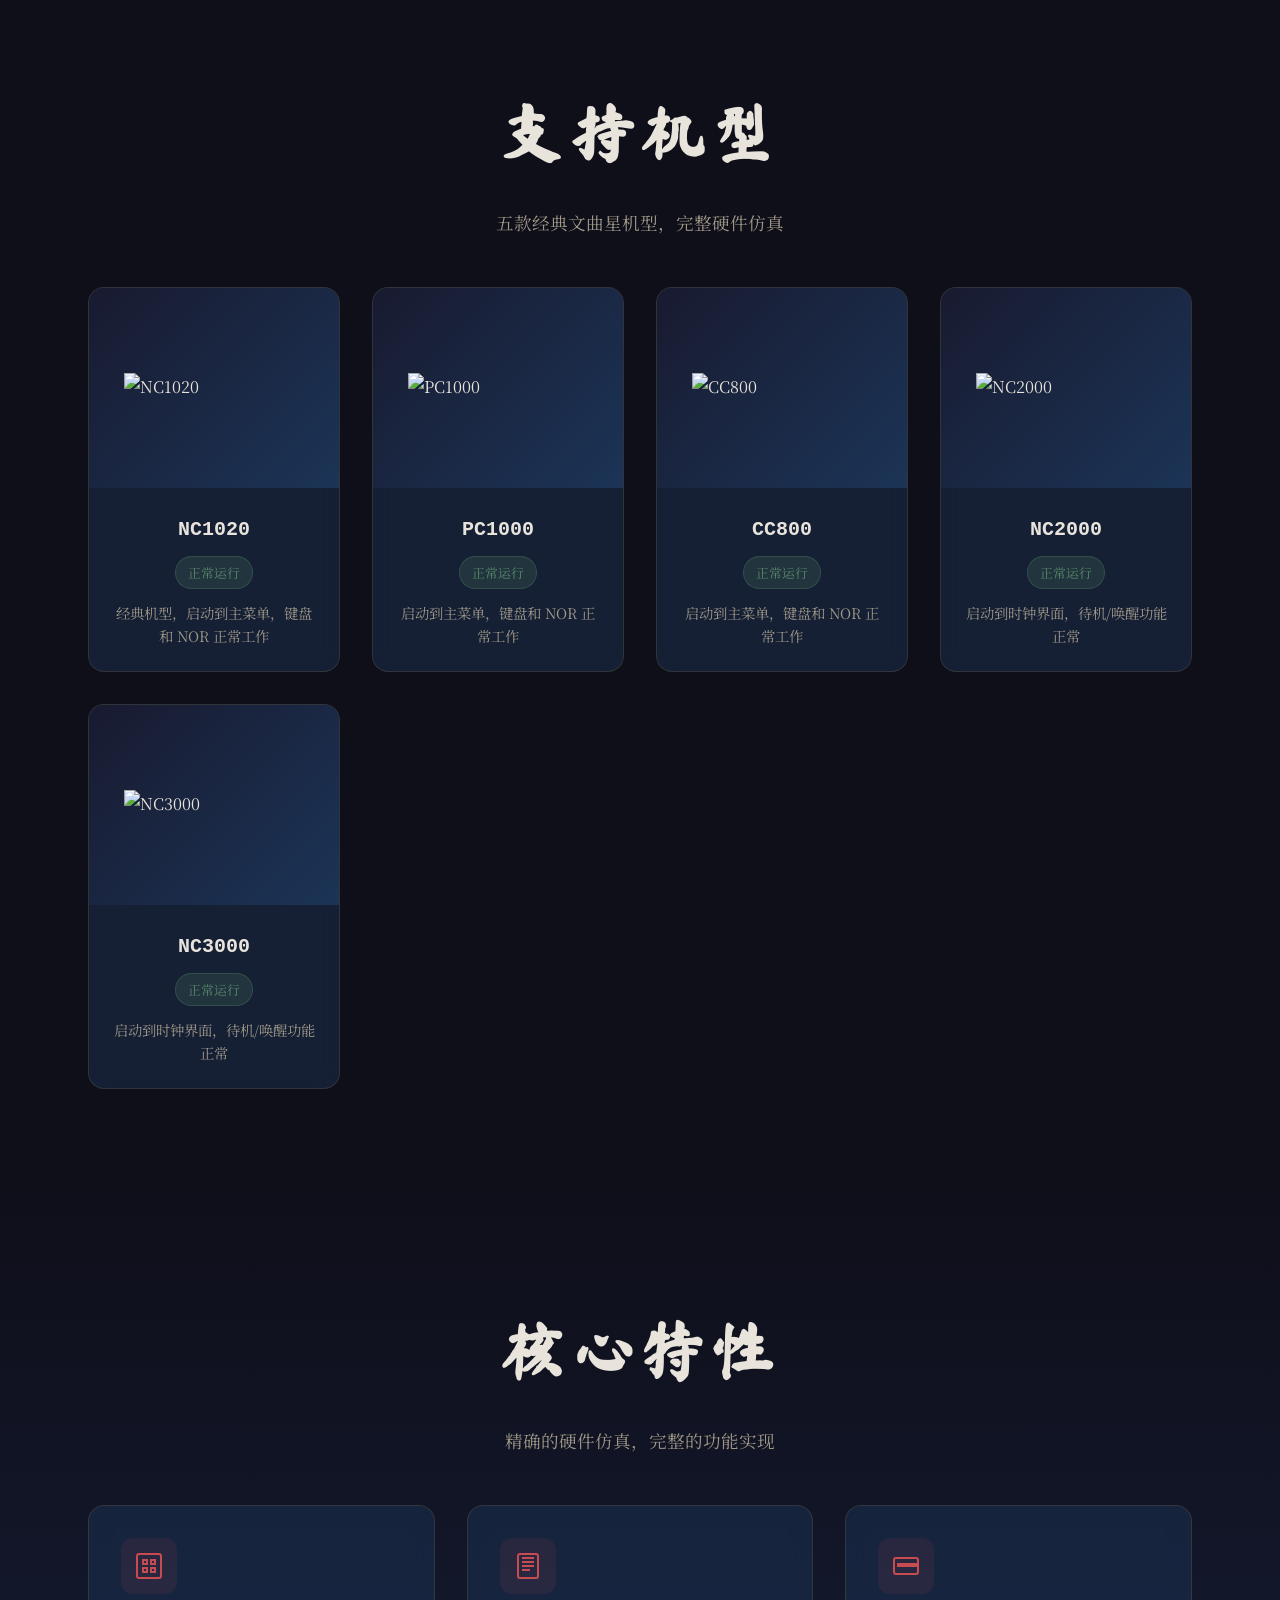
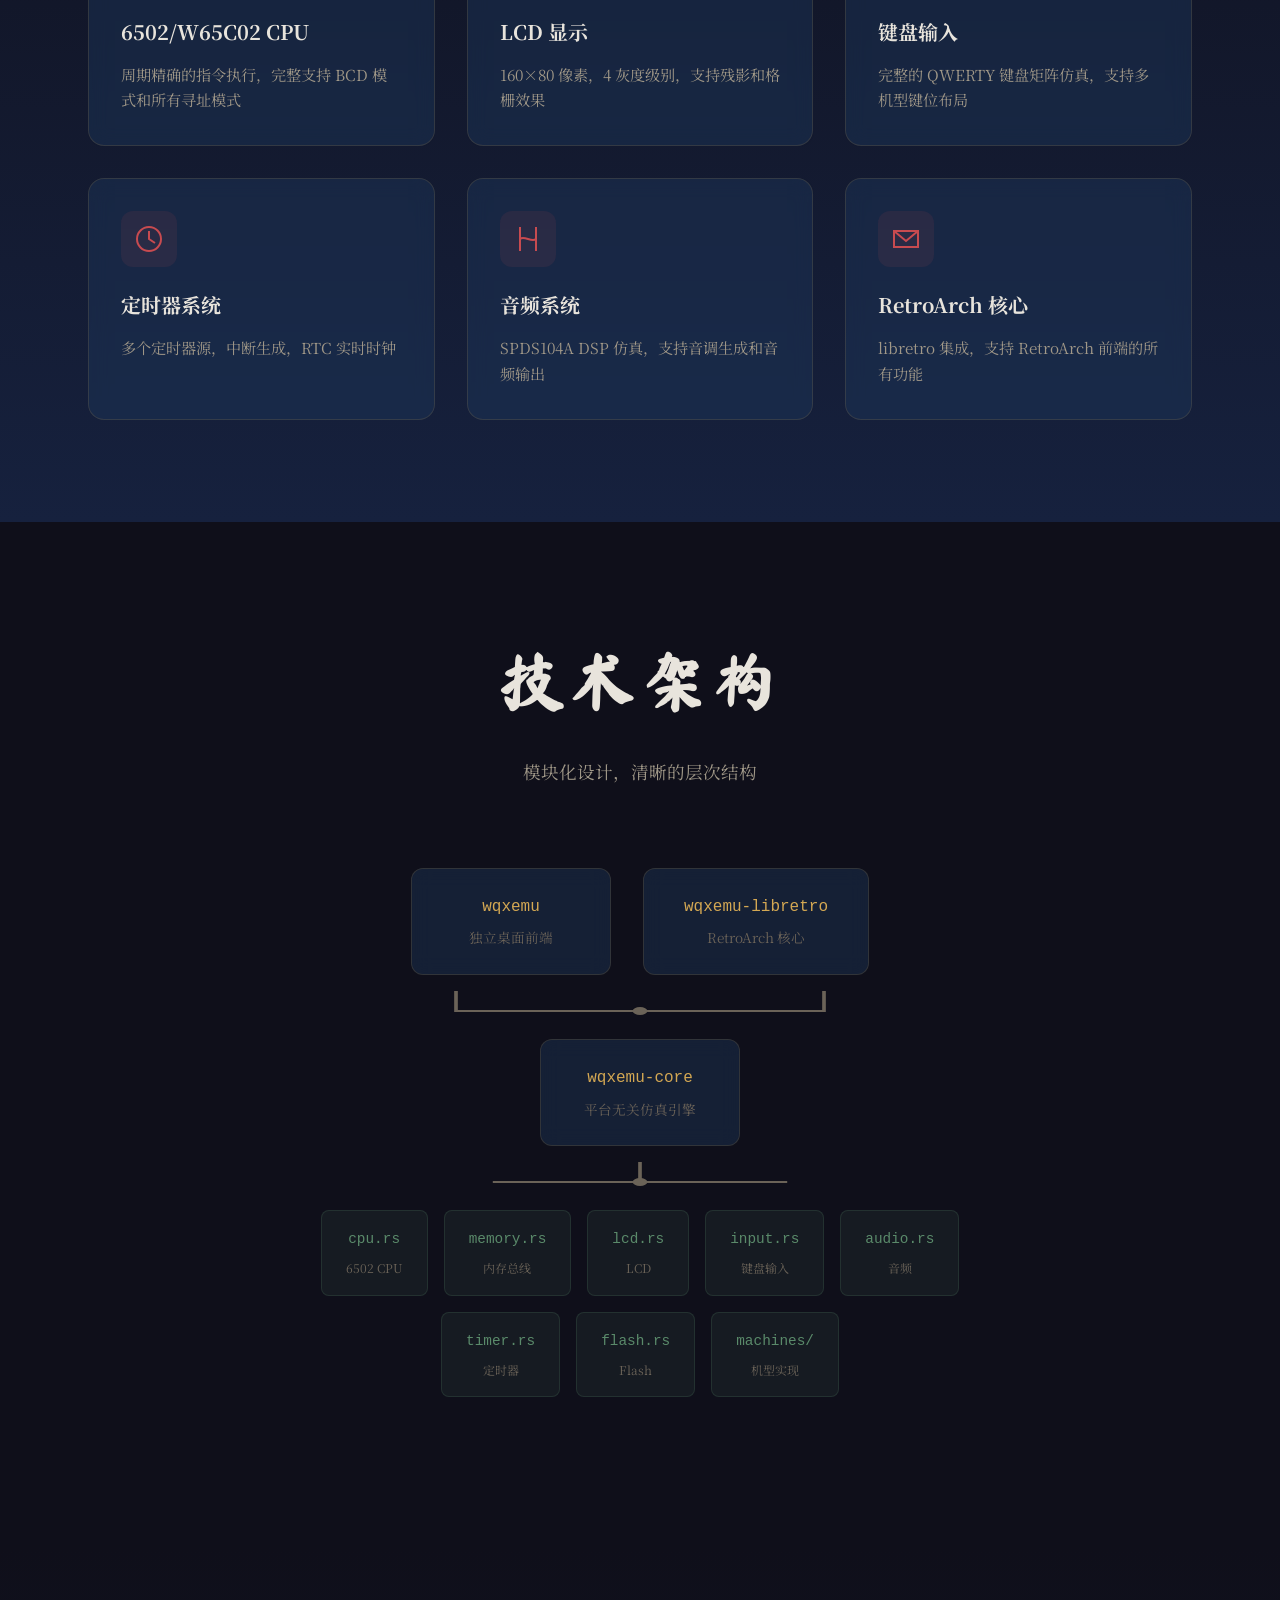
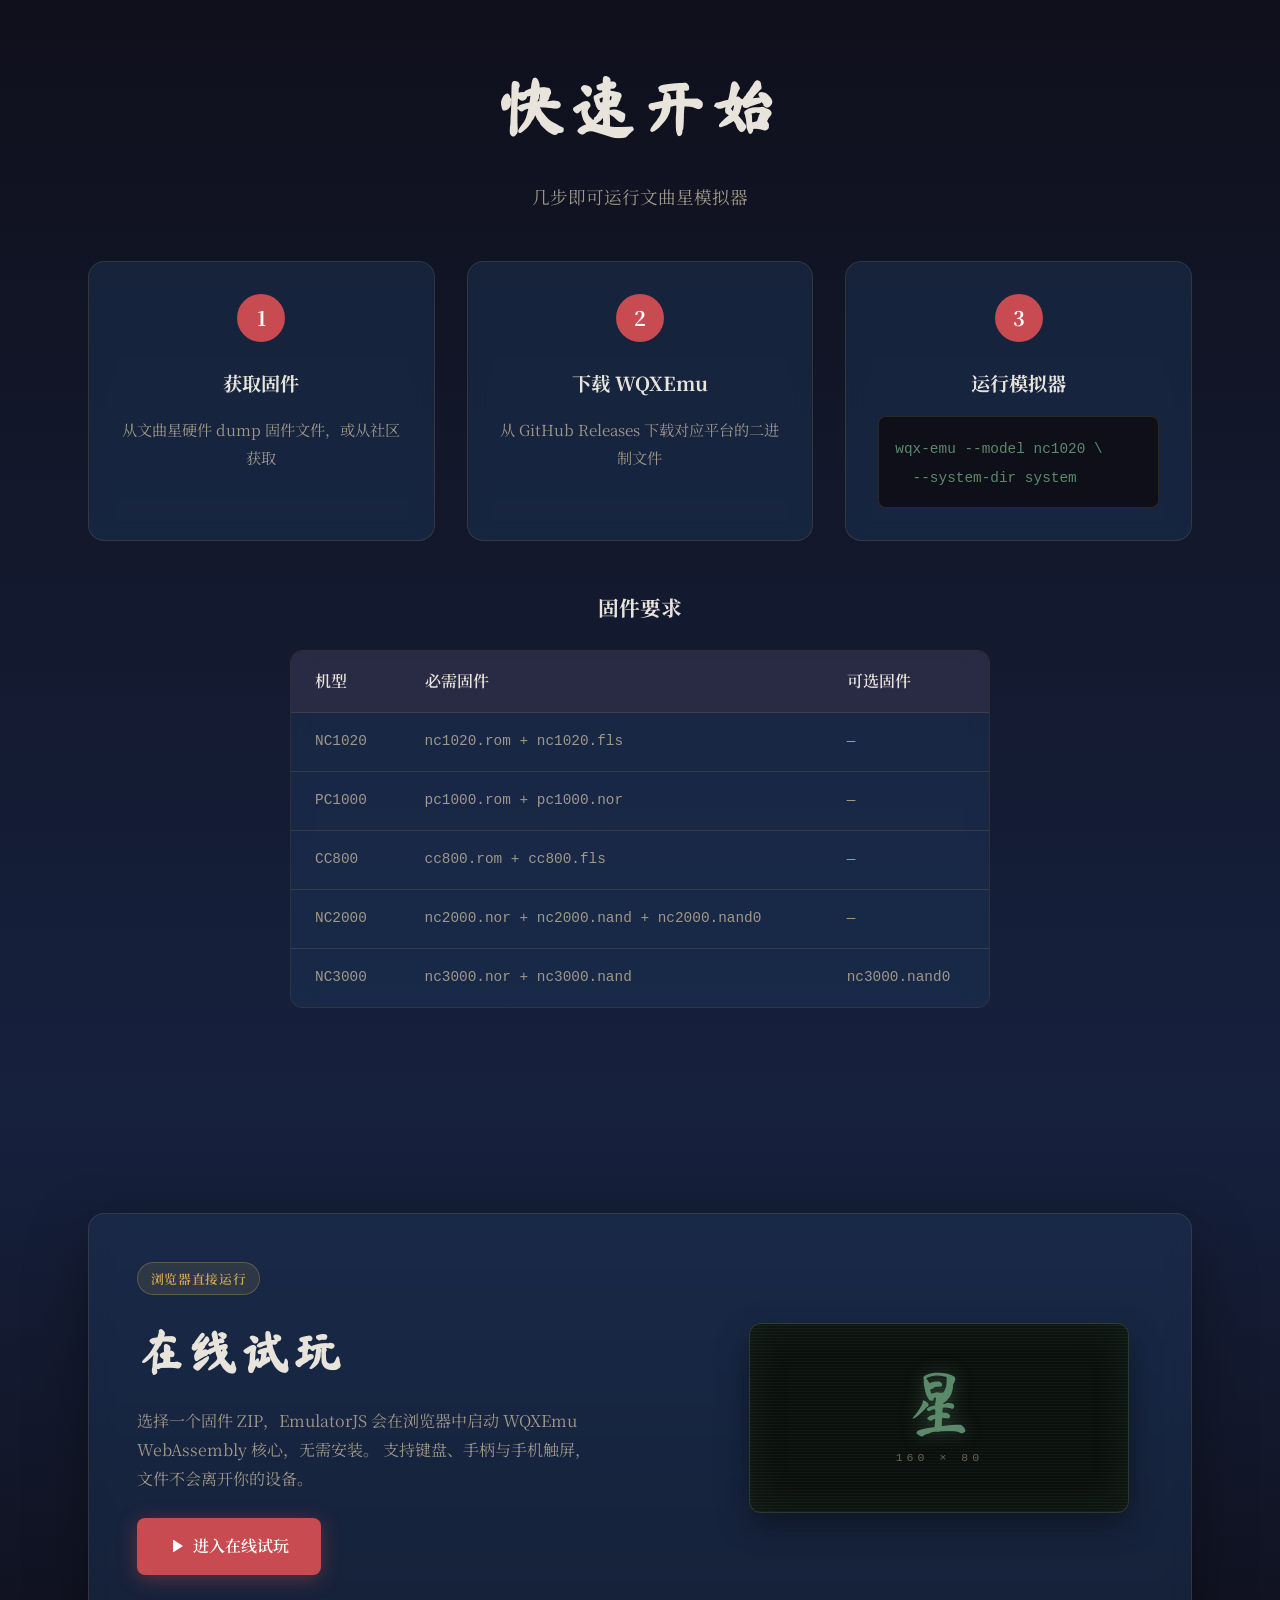
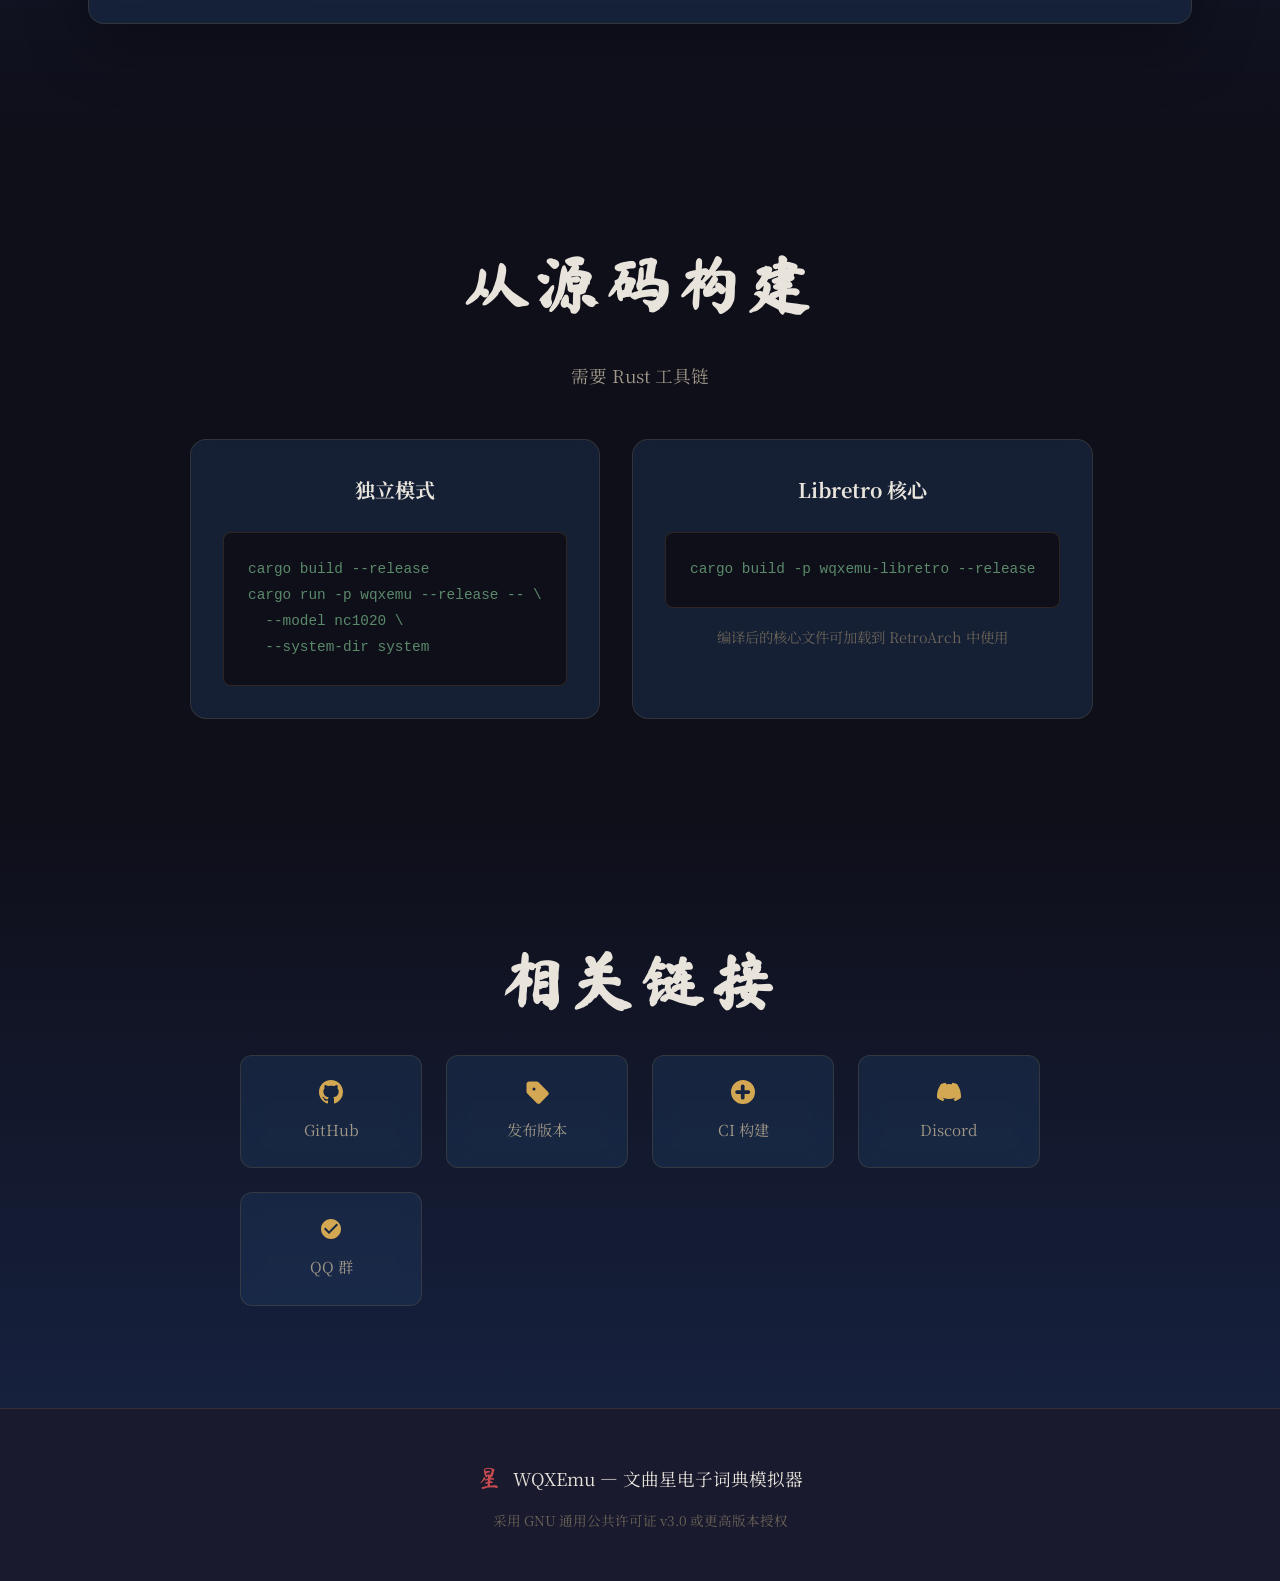
==== commit aafc6ff9: "feat(firmware): load firmware from a fixed case-sensitive model layout Firmware discovery used to mi" ====
--- a/site/index.html
+++ b/site/index.html
@@ -392,7 +392,7 @@
                         <div class="qs-step">3</div>
                         <h3 data-i18n="qsStep3Title">运行模拟器</h3>
                         <div class="qs-code">
-                            <code>wqx-emu --model nc1020 \<br>&nbsp;&nbsp;--rom-dir tmp/roms/nc1020</code>
+                            <code>wqx-emu --model nc1020 \<br>&nbsp;&nbsp;--system-dir system</code>
                         </div>
                     </div>
                 </div>
@@ -408,11 +408,11 @@
                                 </tr>
                             </thead>
                             <tbody>
-                                <tr><td>NC1020</td><td>ROM + NOR</td><td>—</td></tr>
-                                <tr><td>PC1000</td><td>ROM + NOR</td><td>—</td></tr>
-                                <tr><td>CC800</td><td>ROM + NOR</td><td>—</td></tr>
-                                <tr><td>NC2000</td><td>NOR + NAND + NAND0</td><td>—</td></tr>
-                                <tr><td>NC3000</td><td>NOR + NAND</td><td>NAND0</td></tr>
+                                <tr><td>NC1020</td><td><code>nc1020.rom</code> + <code>nc1020.fls</code></td><td>—</td></tr>
+                                <tr><td>PC1000</td><td><code>pc1000.rom</code> + <code>pc1000.nor</code></td><td>—</td></tr>
+                                <tr><td>CC800</td><td><code>cc800.rom</code> + <code>cc800.fls</code></td><td>—</td></tr>
+                                <tr><td>NC2000</td><td><code>nc2000.nor</code> + <code>nc2000.nand</code> + <code>nc2000.nand0</code></td><td>—</td></tr>
+                                <tr><td>NC3000</td><td><code>nc3000.nor</code> + <code>nc3000.nand</code></td><td><code>nc3000.nand0</code></td></tr>
                             </tbody>
                         </table>
                     </div>
@@ -460,7 +460,7 @@
                             <pre><code>cargo build --release
 cargo run -p wqxemu --release -- \
   --model nc1020 \
-  --rom-dir tmp/roms/nc1020</code></pre>
+  --system-dir system</code></pre>
                         </div>
                     </div>
                     <div class="build-card">
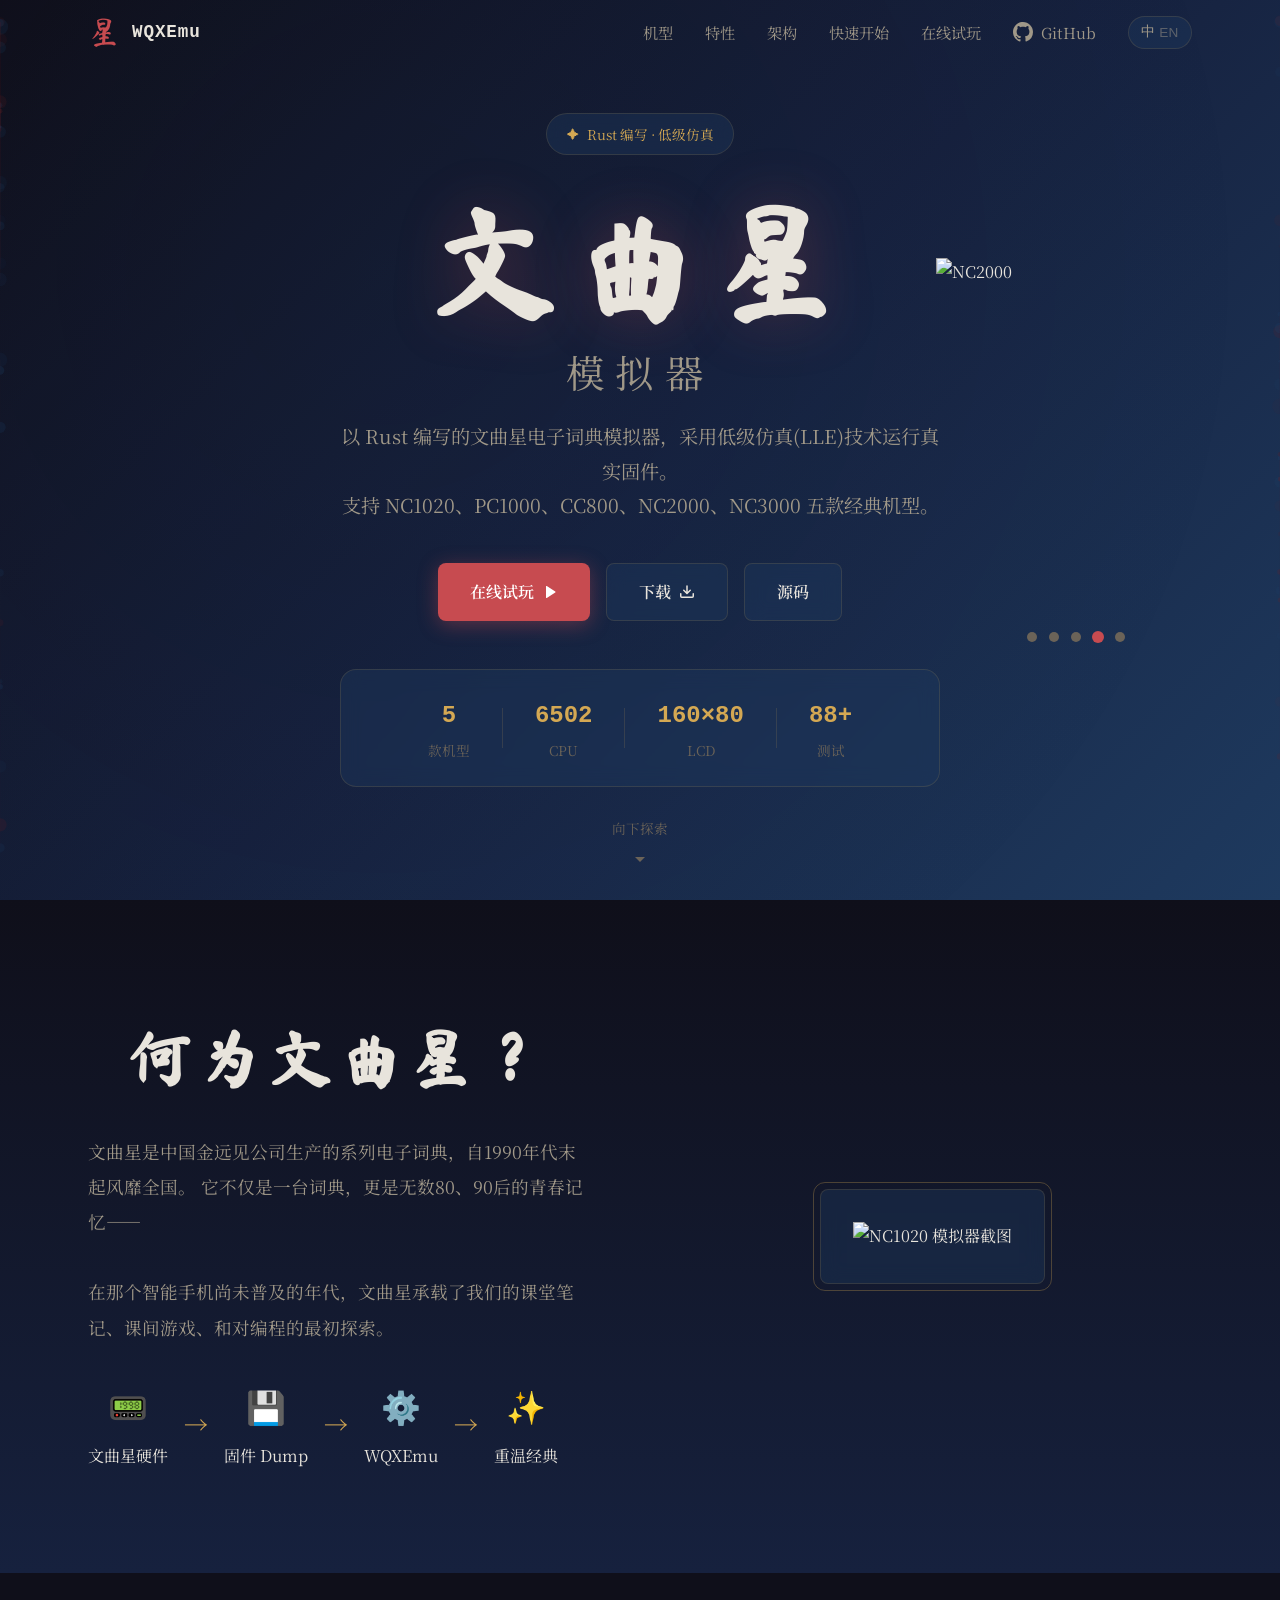
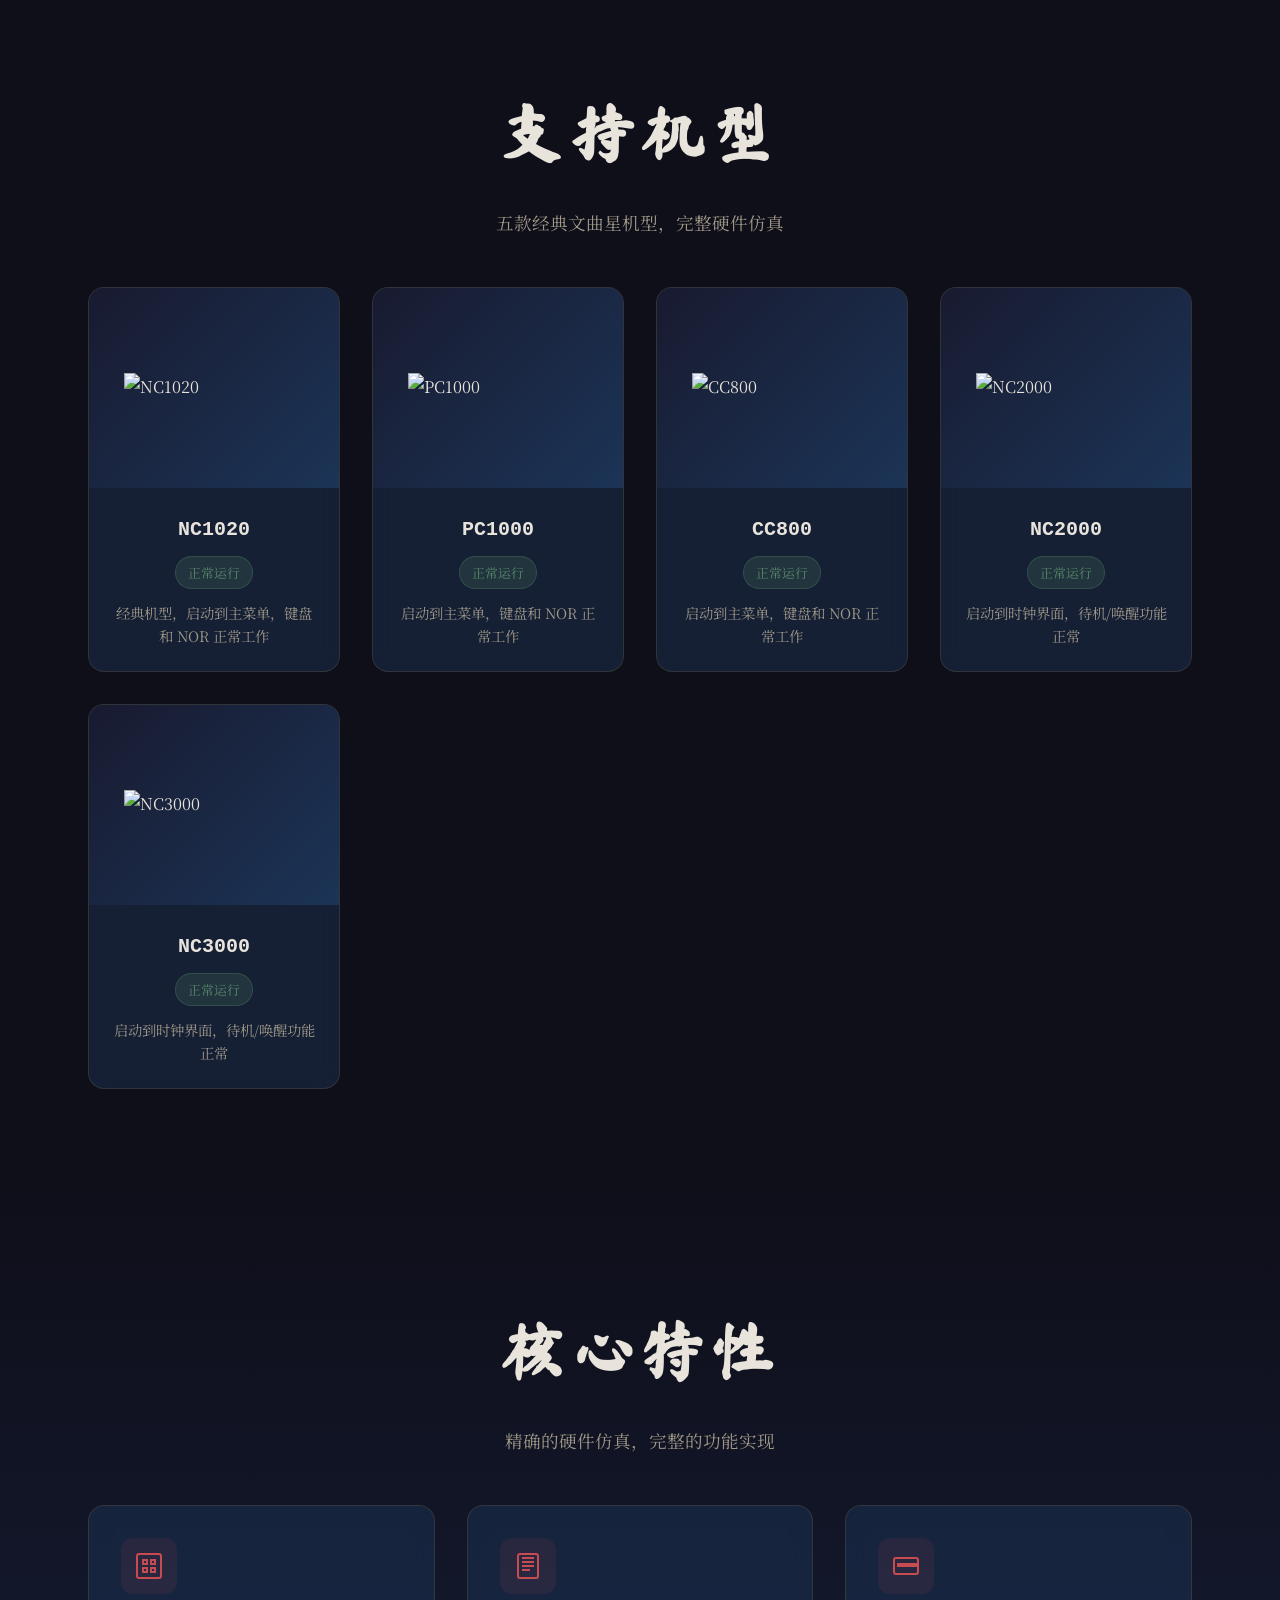
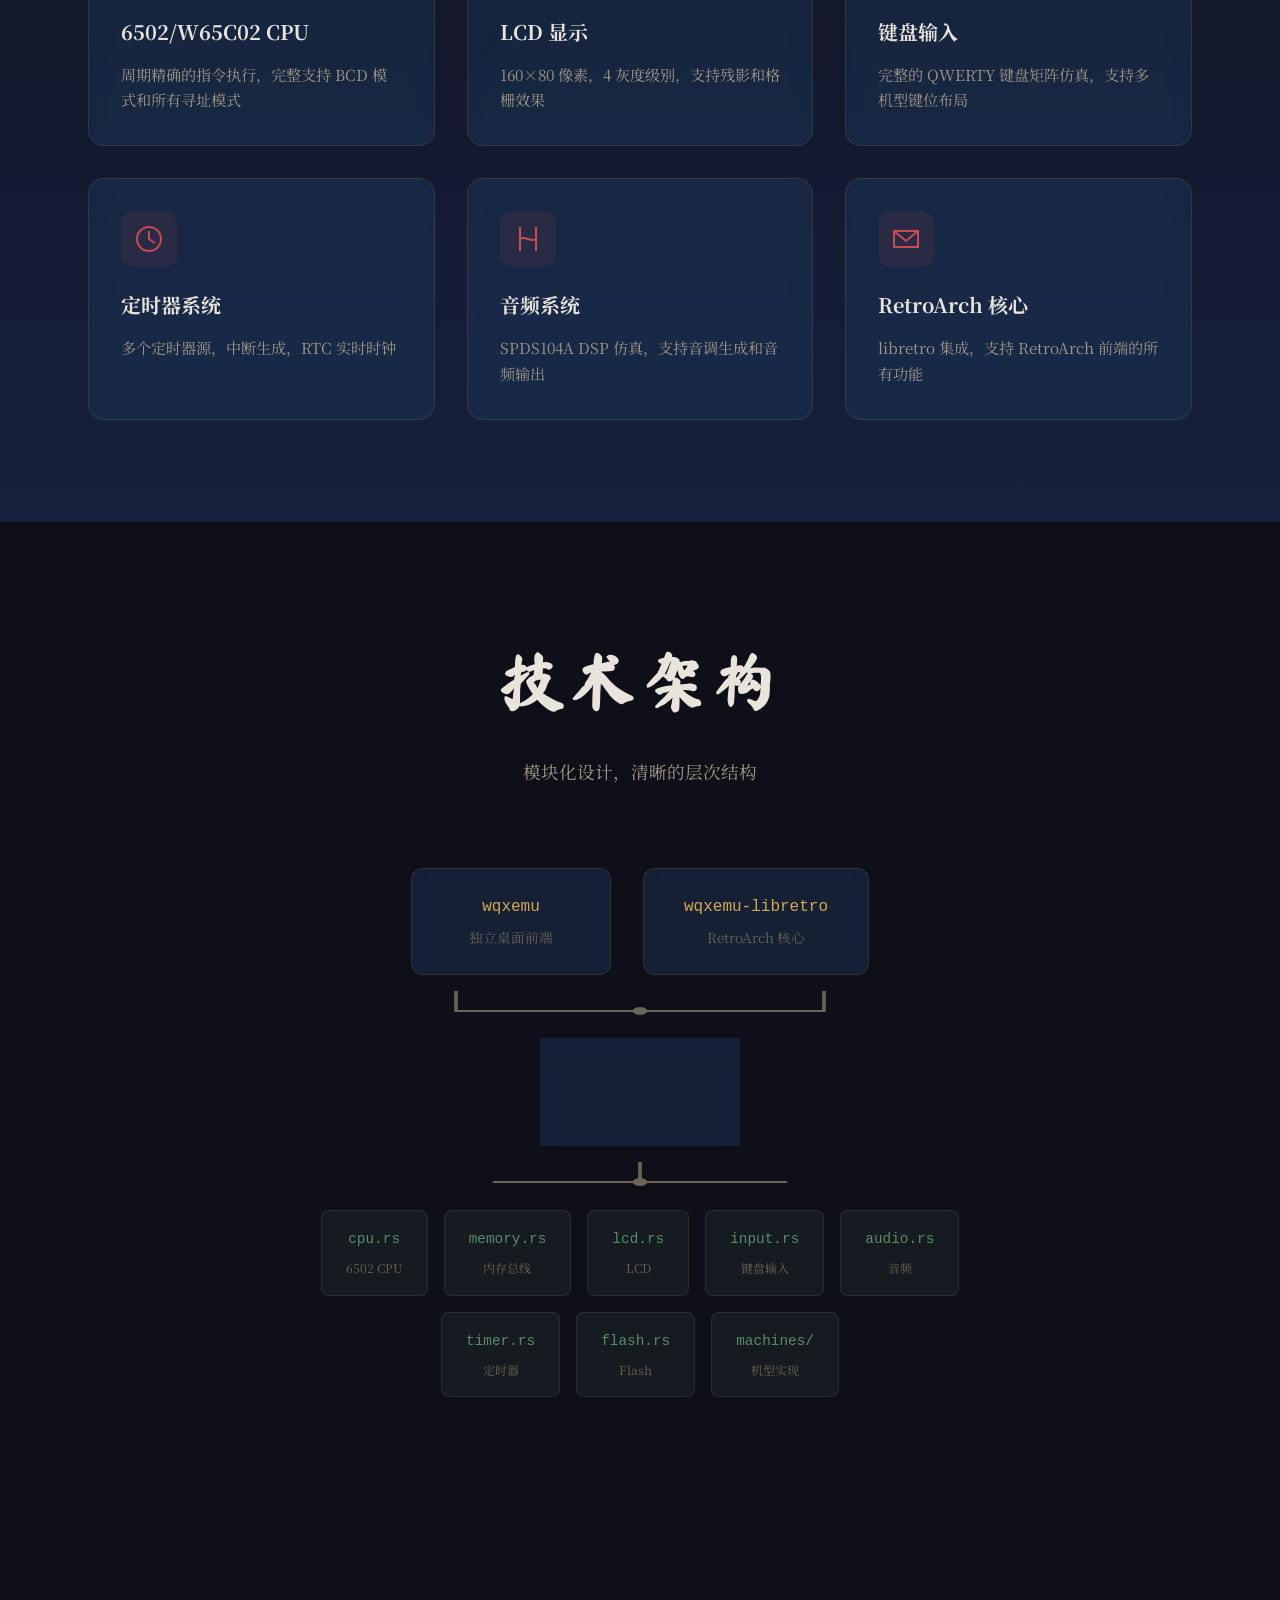
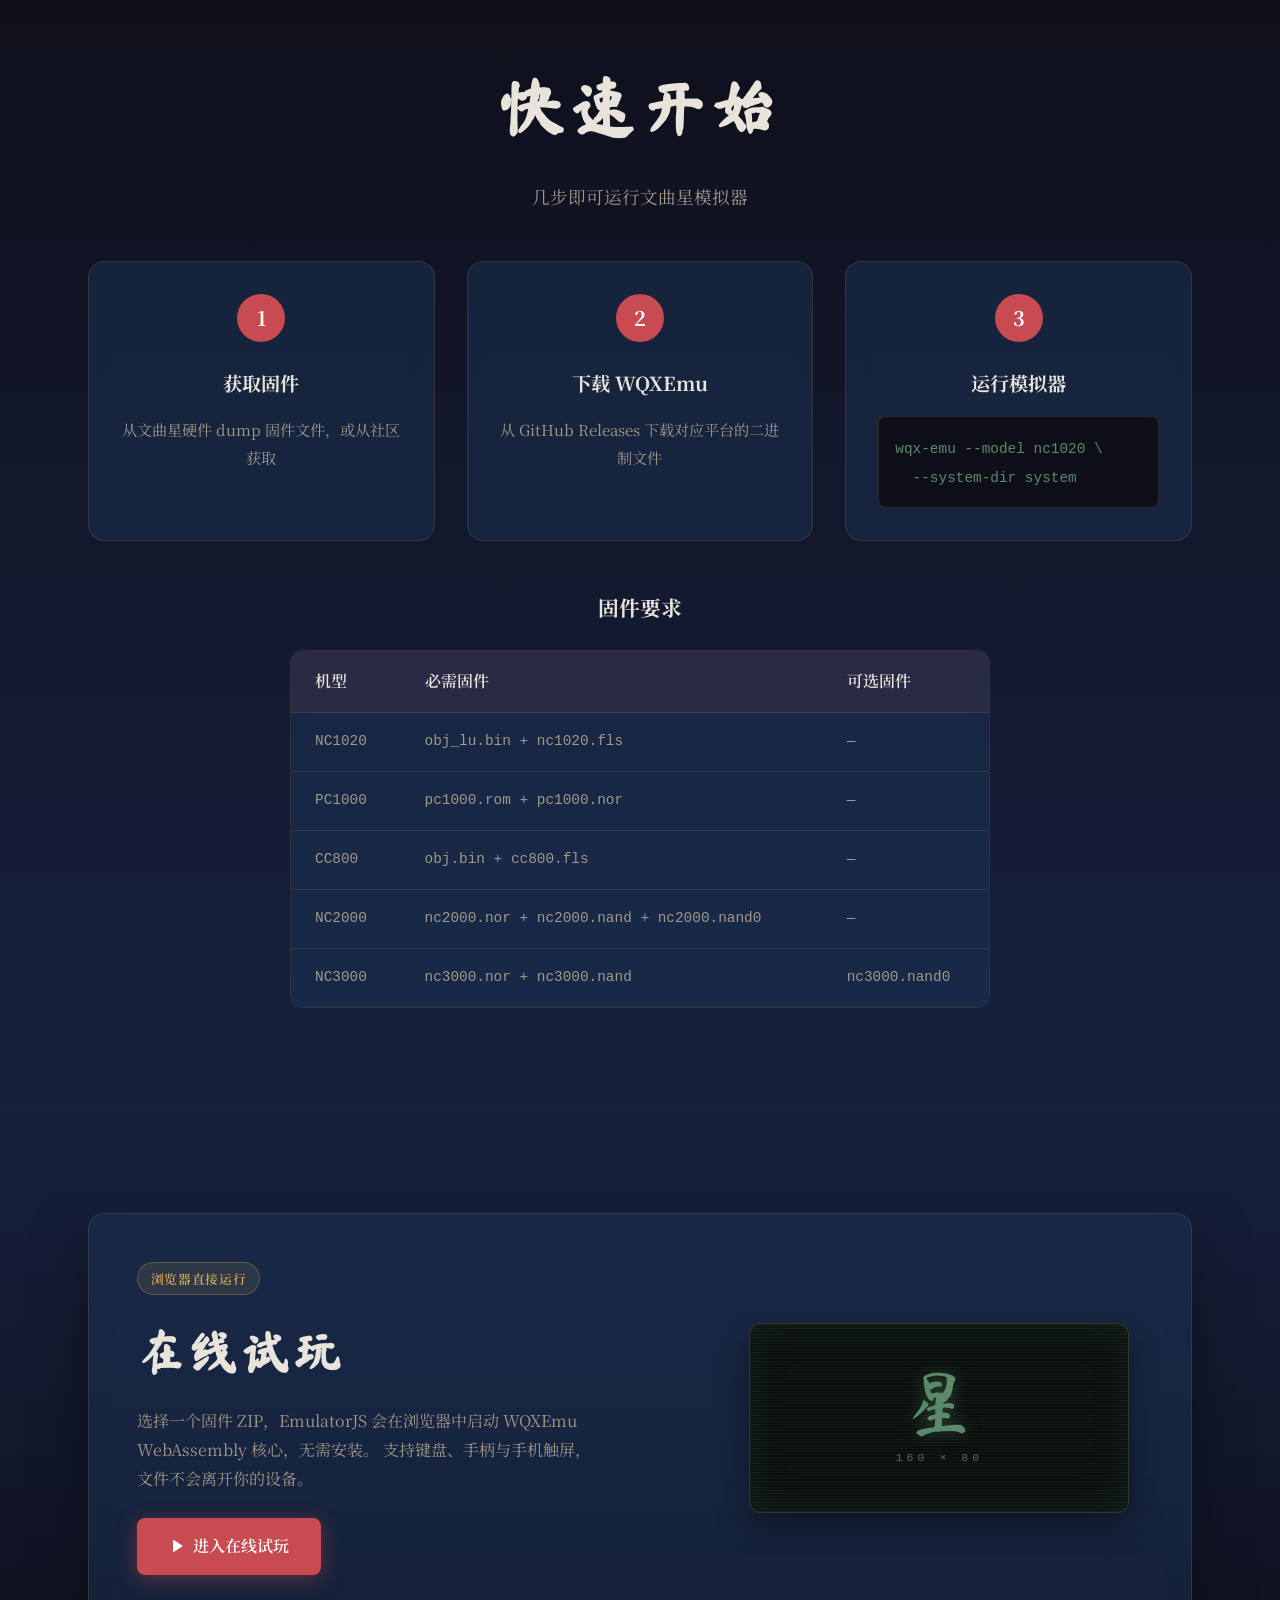
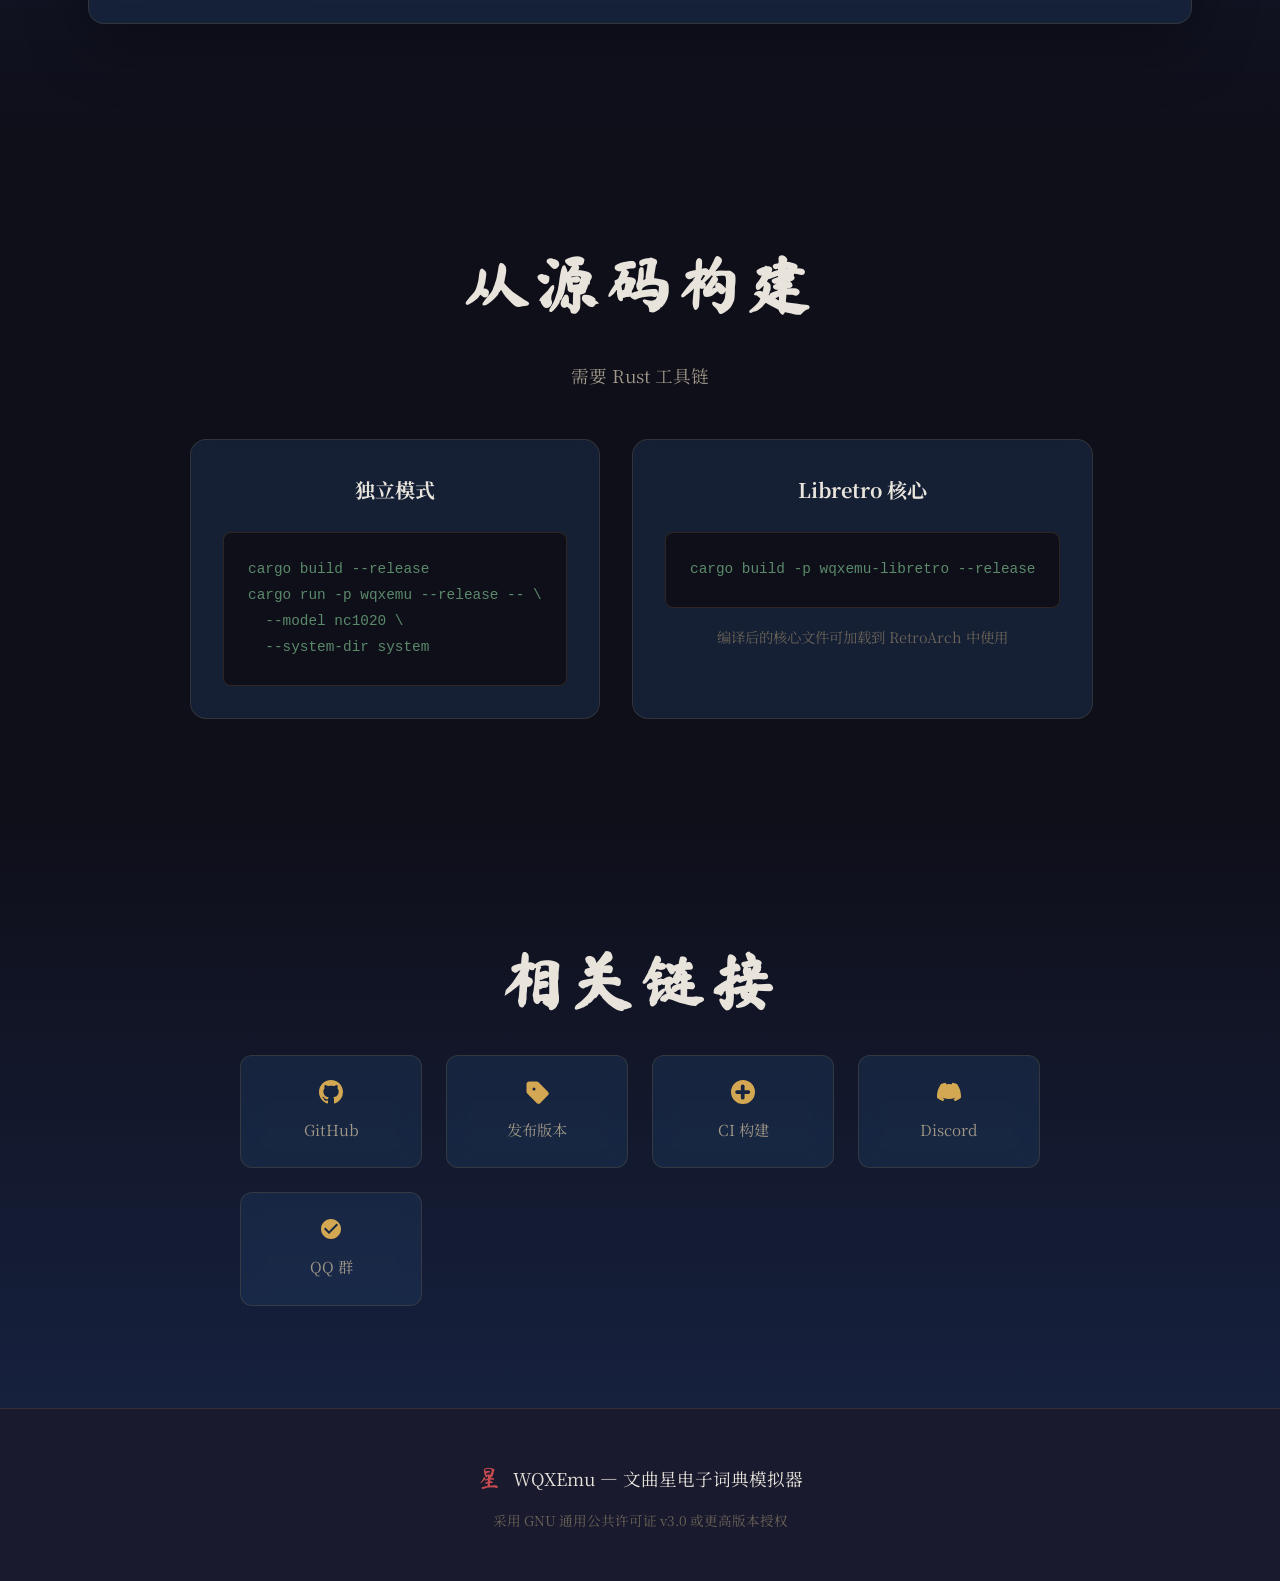
==== commit 2dcfc9d5: "fix(firmware): keep the original dump names for NC1020 and CC800 The unified layout normalized every" ====
--- a/site/index.html
+++ b/site/index.html
@@ -408,9 +408,9 @@
                                 </tr>
                             </thead>
                             <tbody>
-                                <tr><td>NC1020</td><td><code>nc1020.rom</code> + <code>nc1020.fls</code></td><td>—</td></tr>
+                                <tr><td>NC1020</td><td><code>obj_lu.bin</code> + <code>nc1020.fls</code></td><td>—</td></tr>
                                 <tr><td>PC1000</td><td><code>pc1000.rom</code> + <code>pc1000.nor</code></td><td>—</td></tr>
-                                <tr><td>CC800</td><td><code>cc800.rom</code> + <code>cc800.fls</code></td><td>—</td></tr>
+                                <tr><td>CC800</td><td><code>obj.bin</code> + <code>cc800.fls</code></td><td>—</td></tr>
                                 <tr><td>NC2000</td><td><code>nc2000.nor</code> + <code>nc2000.nand</code> + <code>nc2000.nand0</code></td><td>—</td></tr>
                                 <tr><td>NC3000</td><td><code>nc3000.nor</code> + <code>nc3000.nand</code></td><td><code>nc3000.nand0</code></td></tr>
                             </tbody>
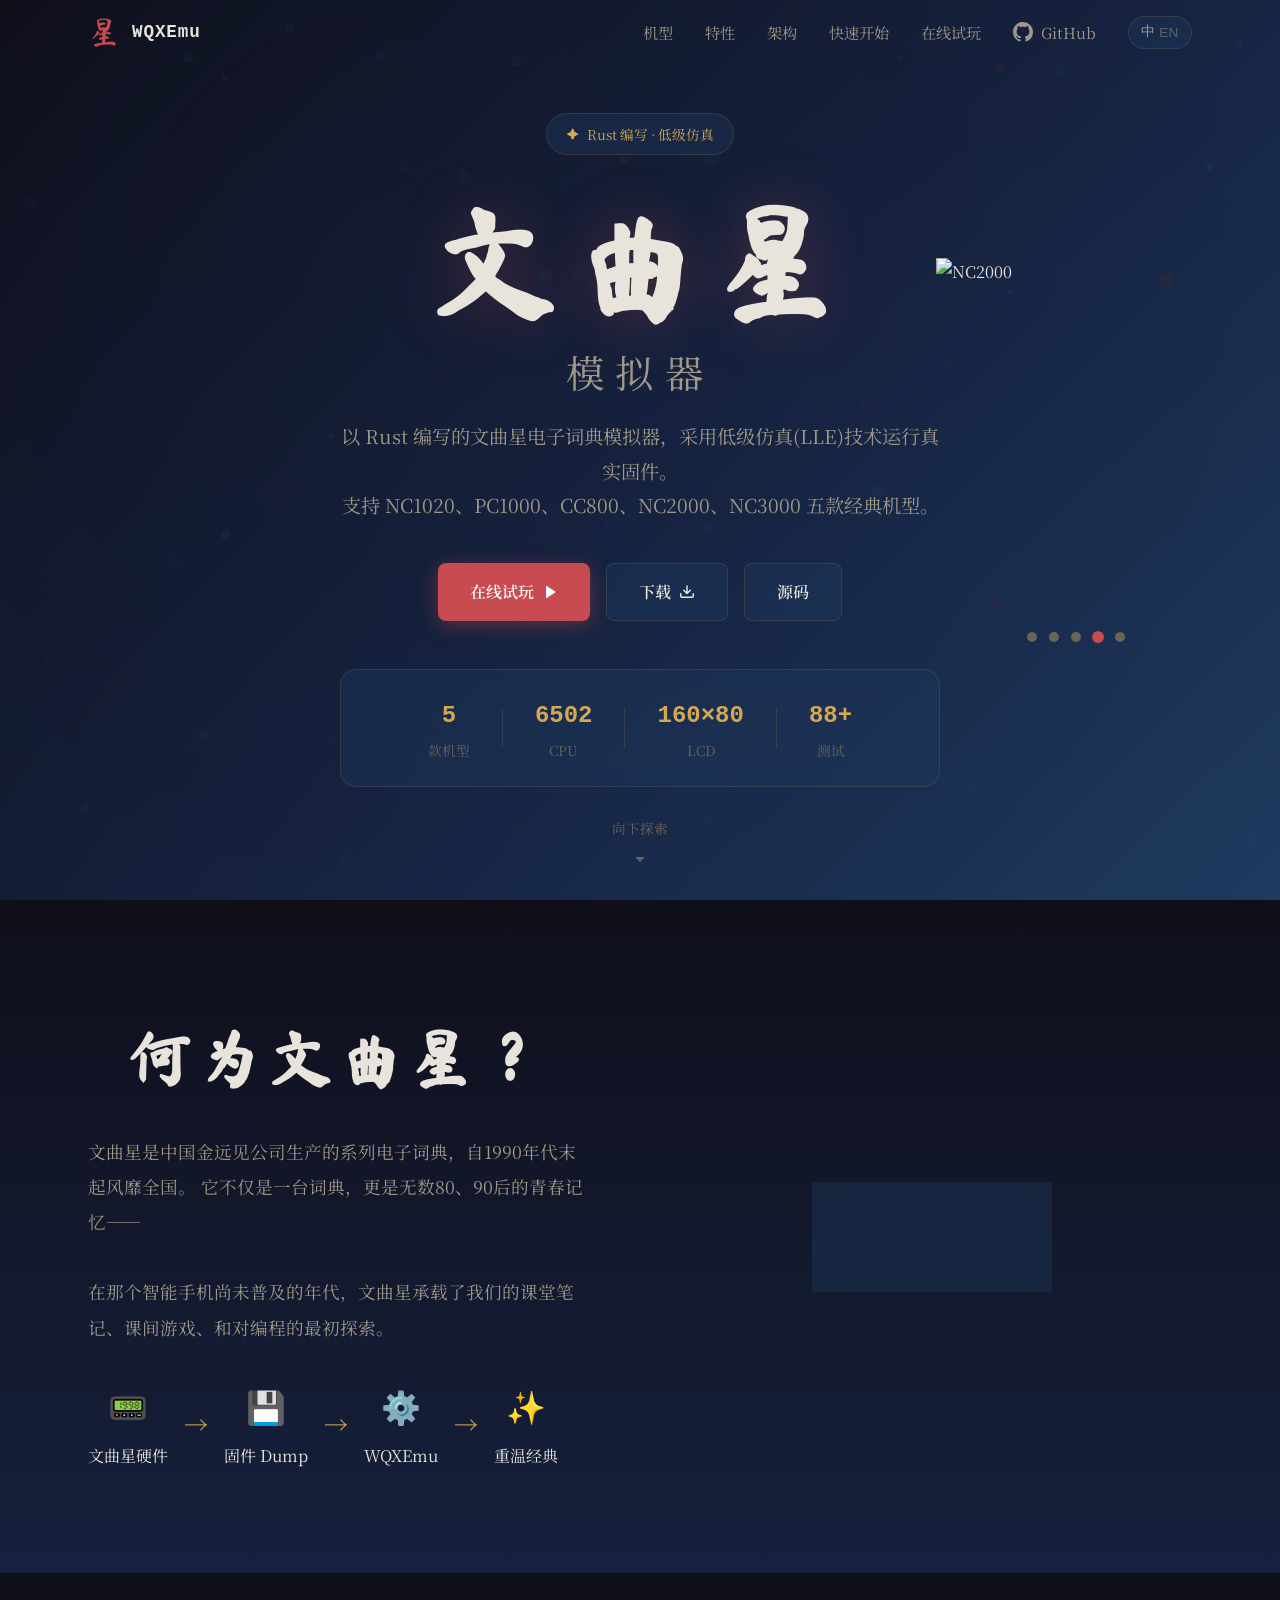
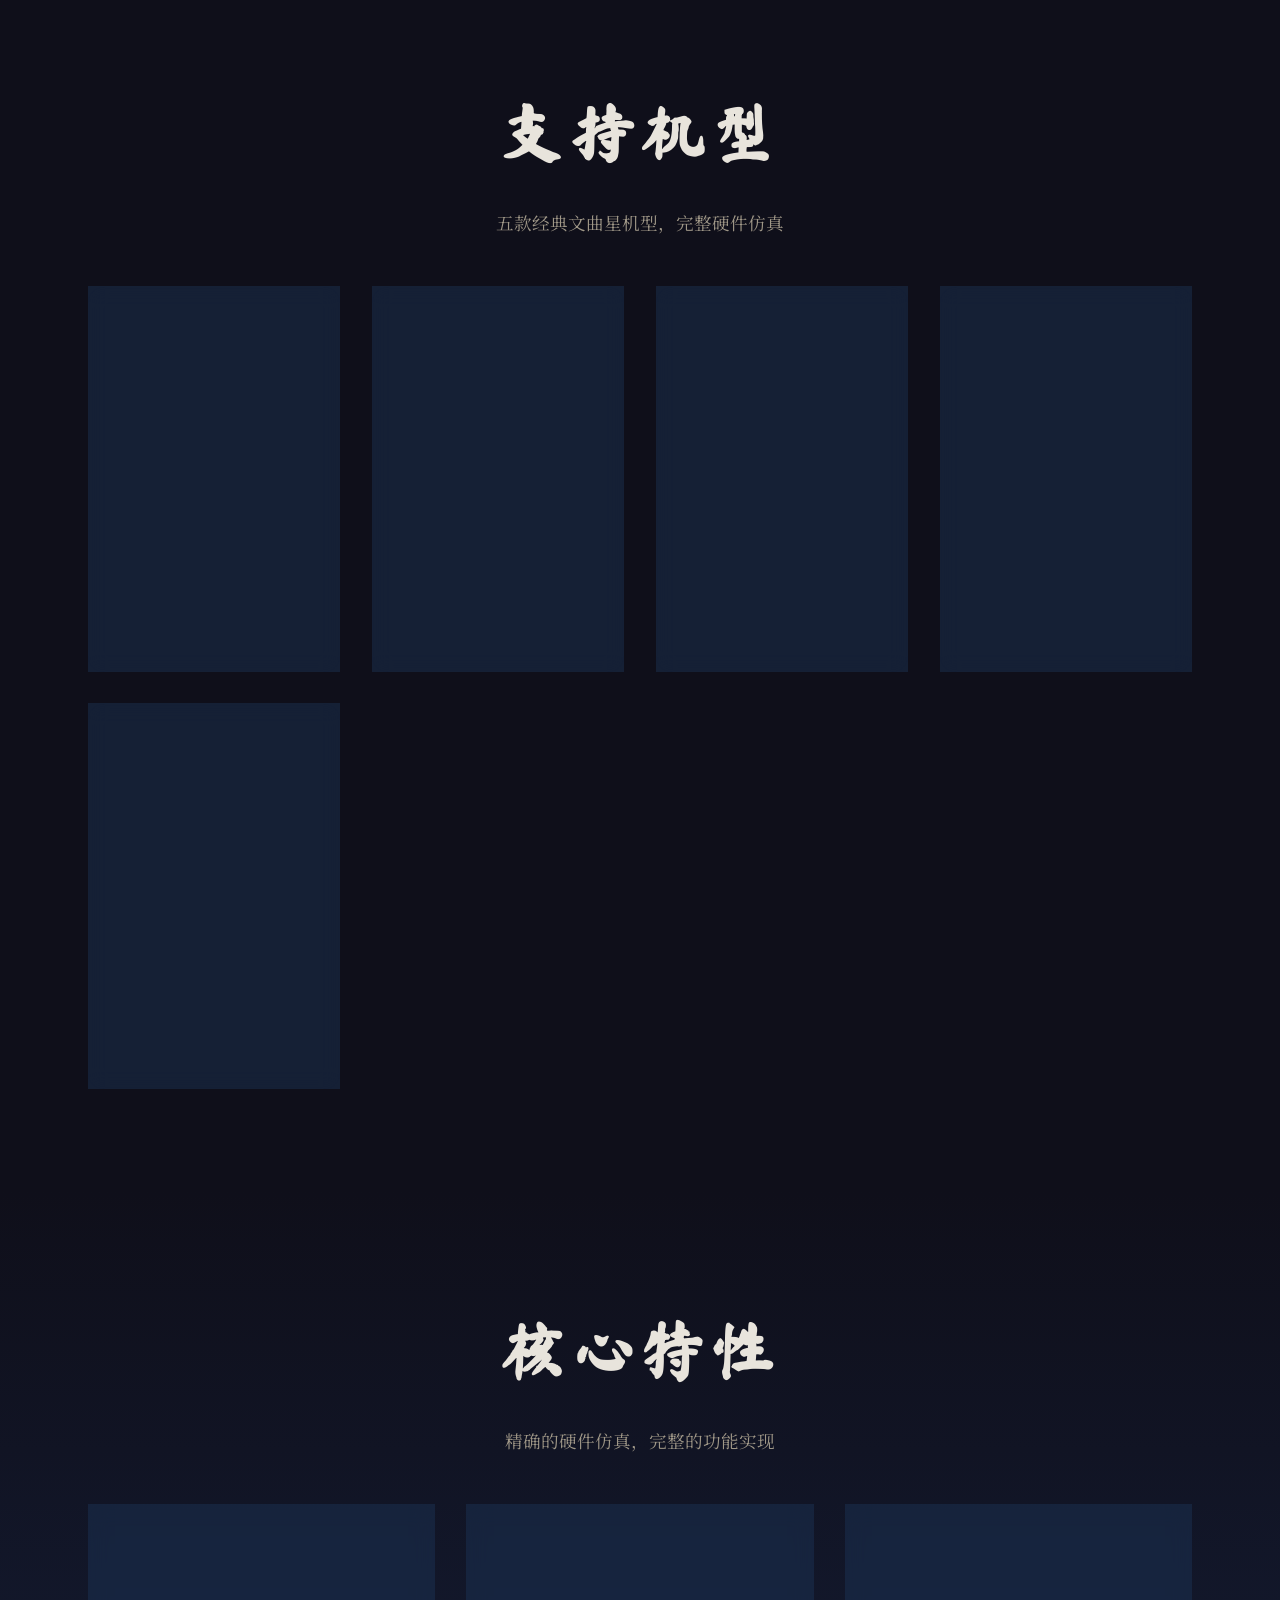
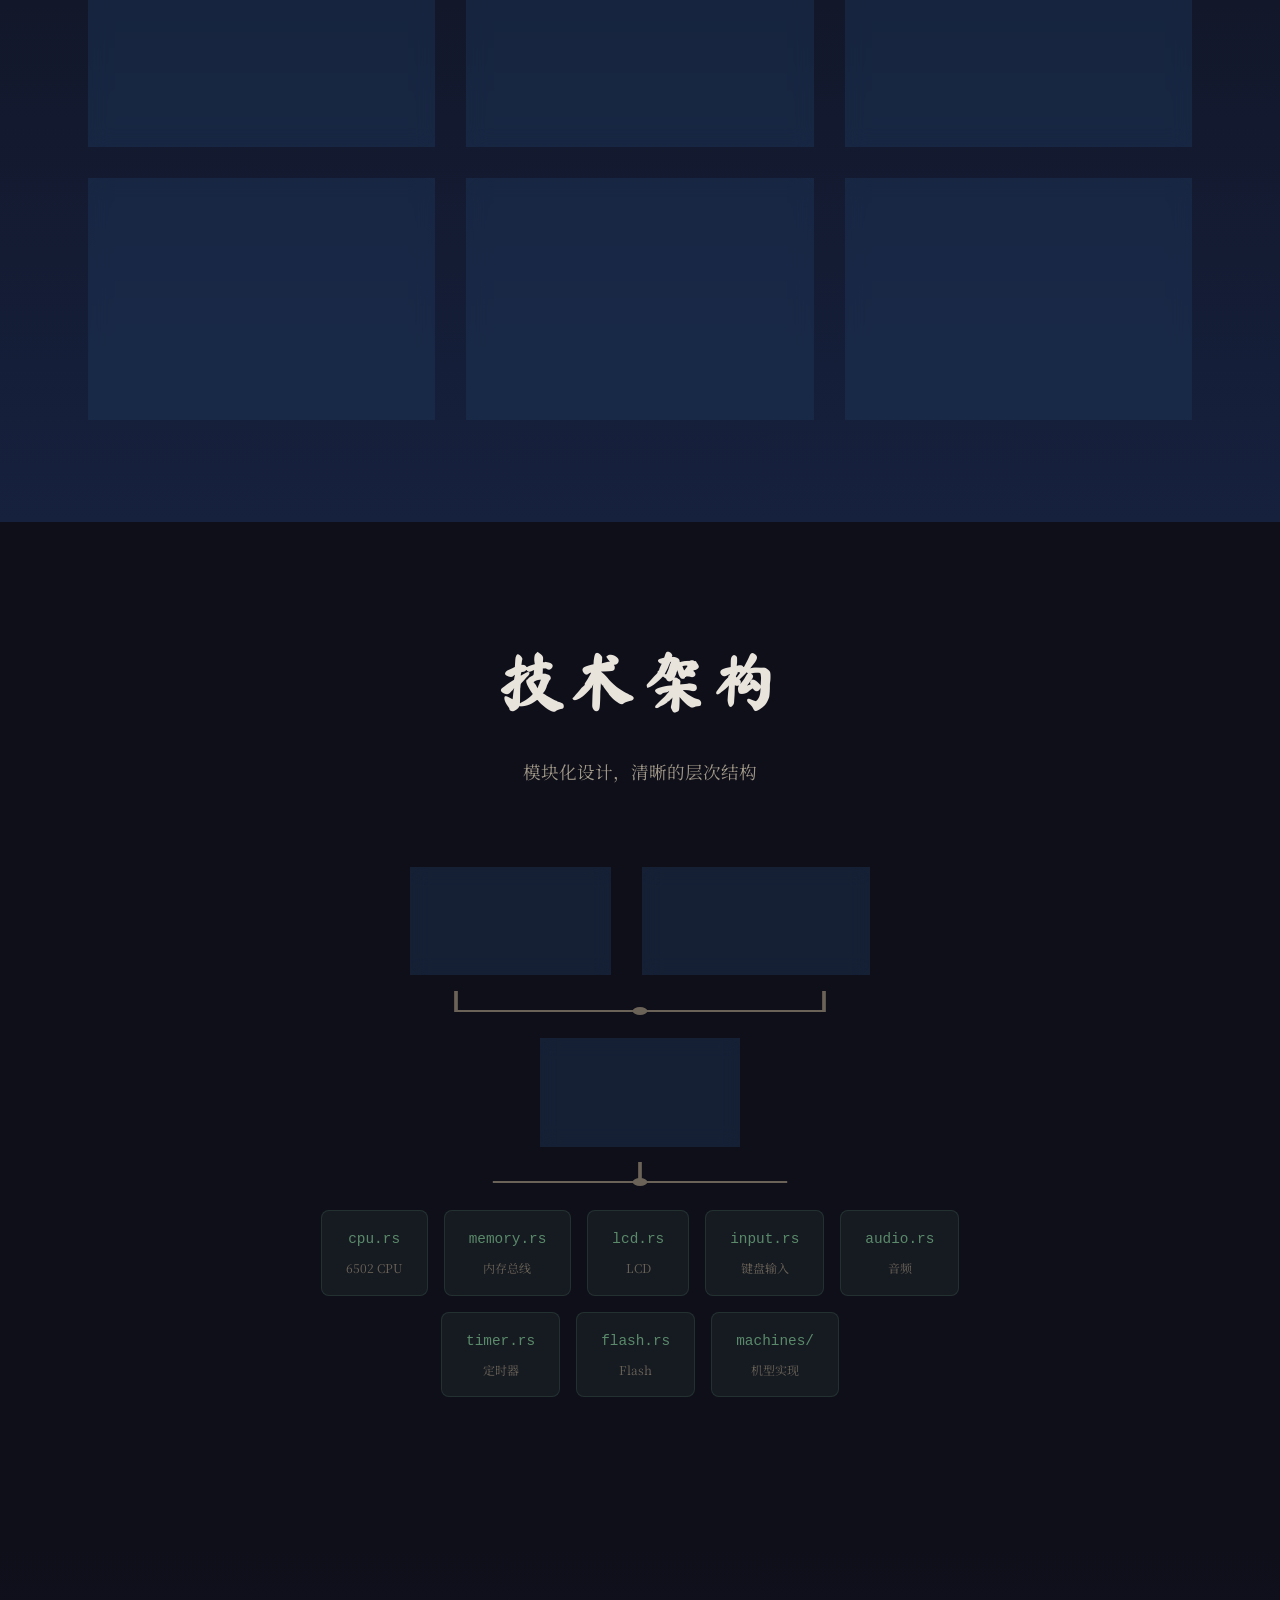
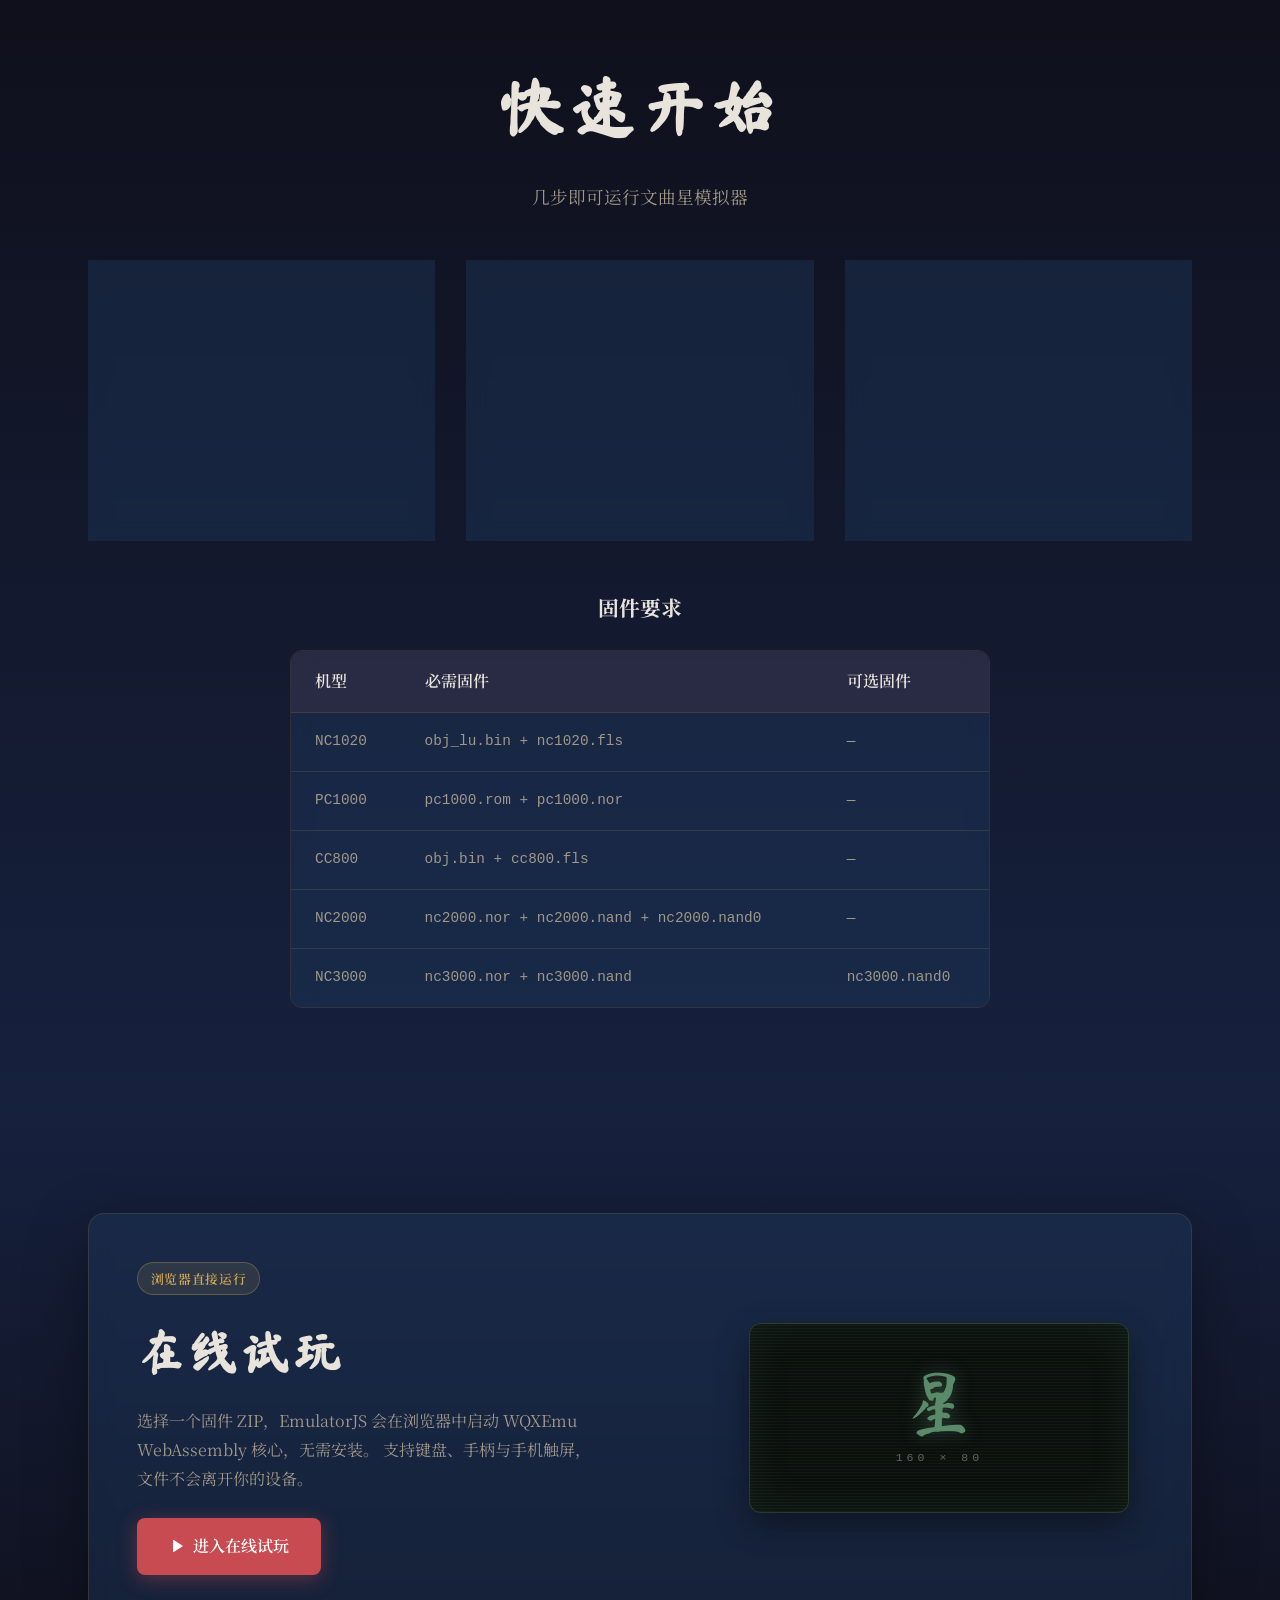
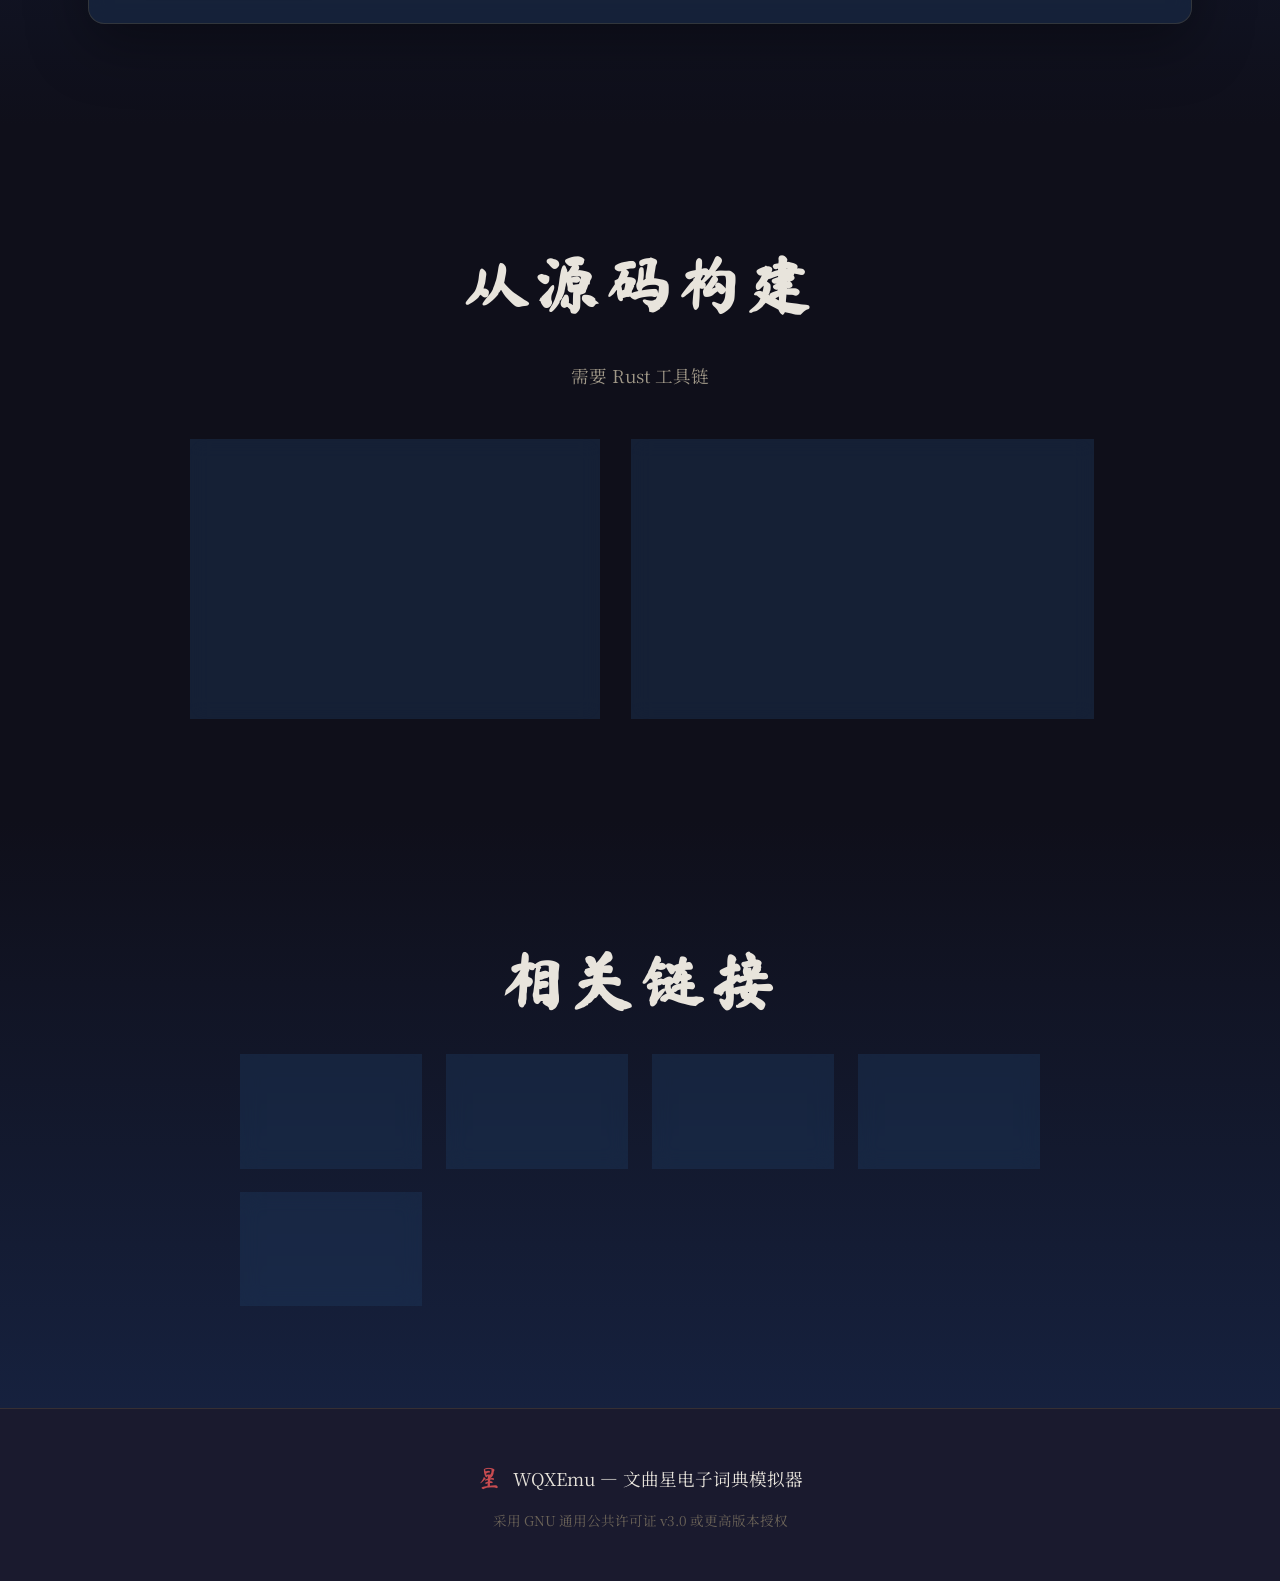
==== commit 169c74bb: "docs: update Discord invite link" ====
--- a/site/index.html
+++ b/site/index.html
@@ -499,7 +499,7 @@
                         </svg>
                         <span data-i18n="linkCI">CI 构建</span>
                     </a>
-                    <a href="https://discord.gg/7XDdSrYD" class="link-card" target="_blank" rel="noopener">
+                    <a href="https://discord.gg/E4SQjXUkZy" class="link-card" target="_blank" rel="noopener">
                         <svg width="24" height="24" viewBox="0 0 16 16" fill="currentColor">
                             <path d="M13.545 2.907a13.227 13.227 0 00-3.257-1.011.05.05 0 00-.052.025c-.141.25-.297.577-.406.833a12.19 12.19 0 00-3.658 0 8.258 8.258 0 00-.412-.833.051.051 0 00-.052-.025c-1.125.194-2.22.534-3.257 1.011a.041.041 0 00-.021.018C.356 6.024-.213 9.047.066 12.032c.001.014.01.028.021.037a13.276 13.276 0 003.995 2.02.05.05 0 00.056-.019c.308-.42.582-.863.818-1.329a.05.05 0 00-.01-.059.051.051 0 00-.018-.011 8.875 8.875 0 01-1.248-.595.05.05 0 01-.02-.066.051.051 0 01.015-.019c.084-.063.168-.129.248-.195a.05.05 0 01.051-.007c2.619 1.196 5.454 1.196 8.041 0a.052.052 0 01.053.007c.08.066.164.132.248.195a.051.051 0 01-.004.085 8.254 8.254 0 01-1.249.594.05.05 0 00-.03.03.052.052 0 00.003.041c.24.465.515.909.817 1.329a.05.05 0 00.056.019 13.228 13.228 0 004.001-2.02.049.049 0 00.021-.037c.334-3.451-.559-6.449-2.366-9.106a.034.034 0 00-.02-.019z"/>
                         </svg>
